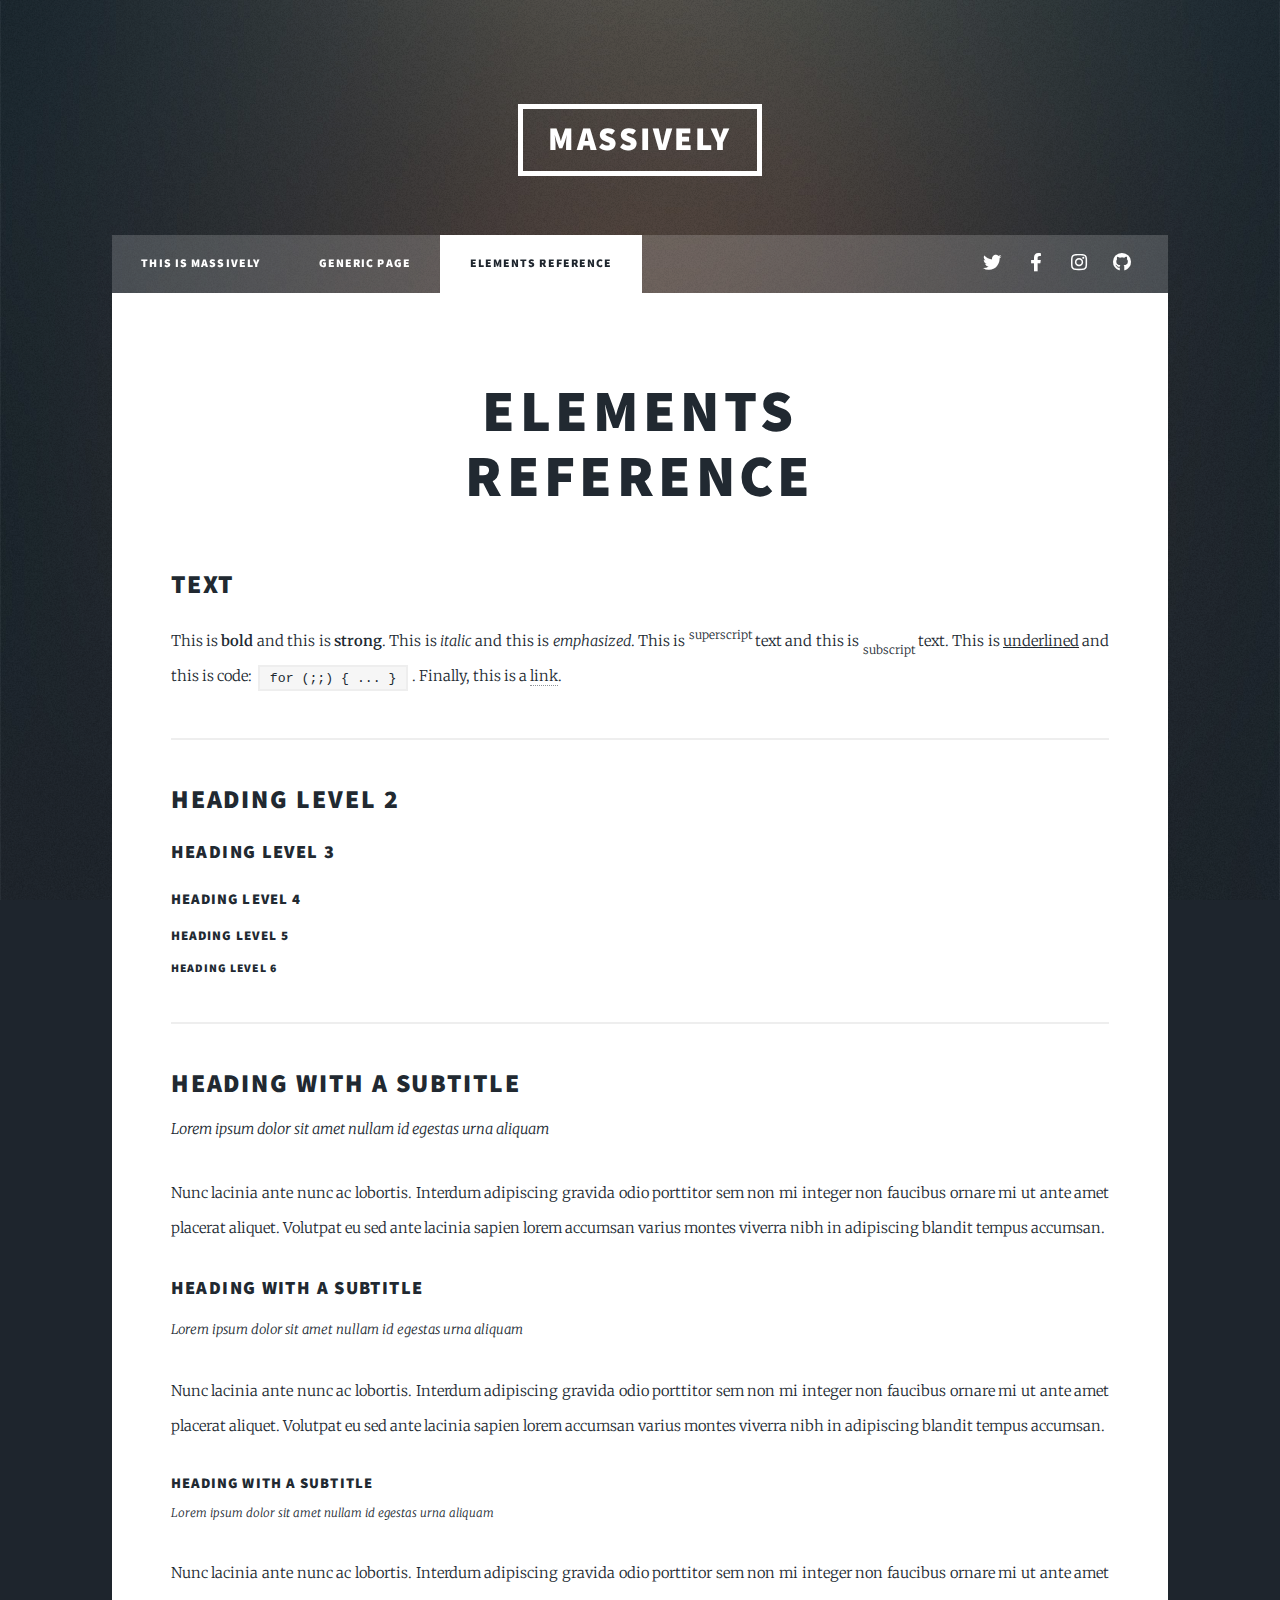
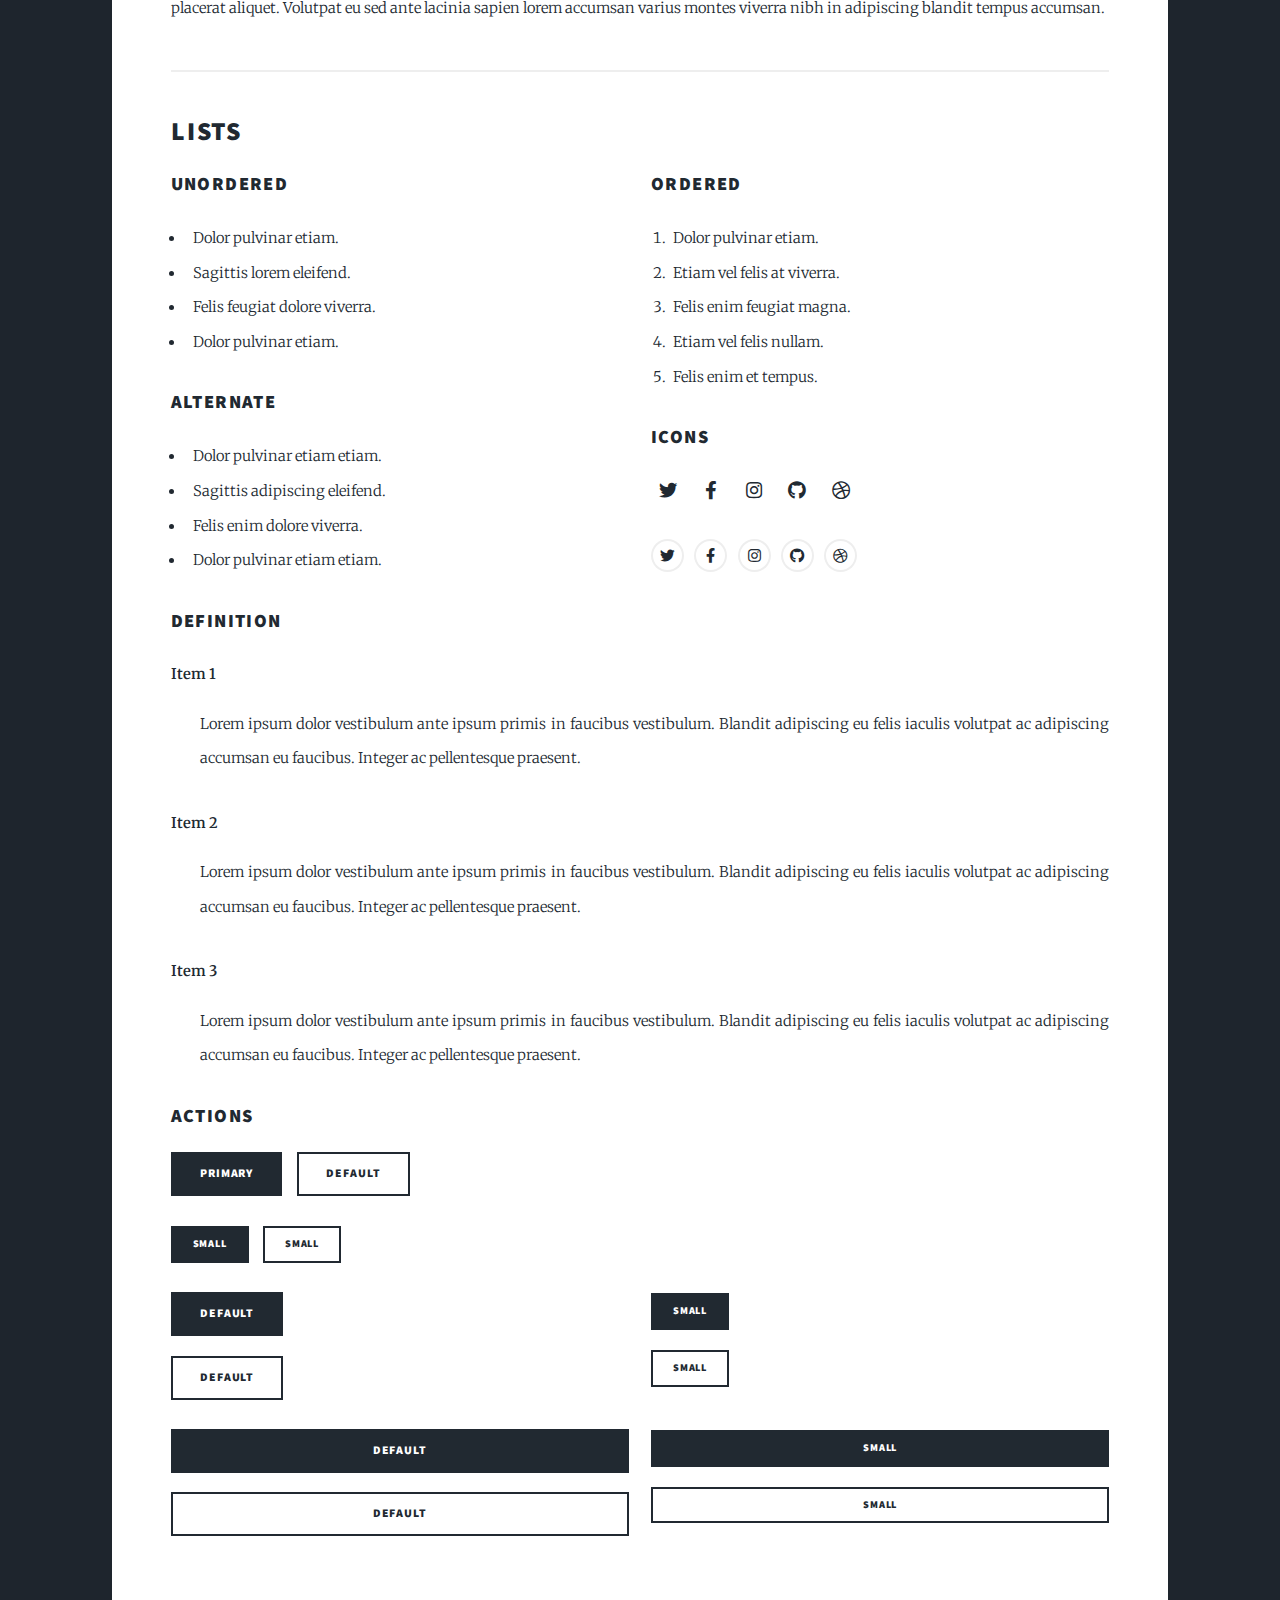
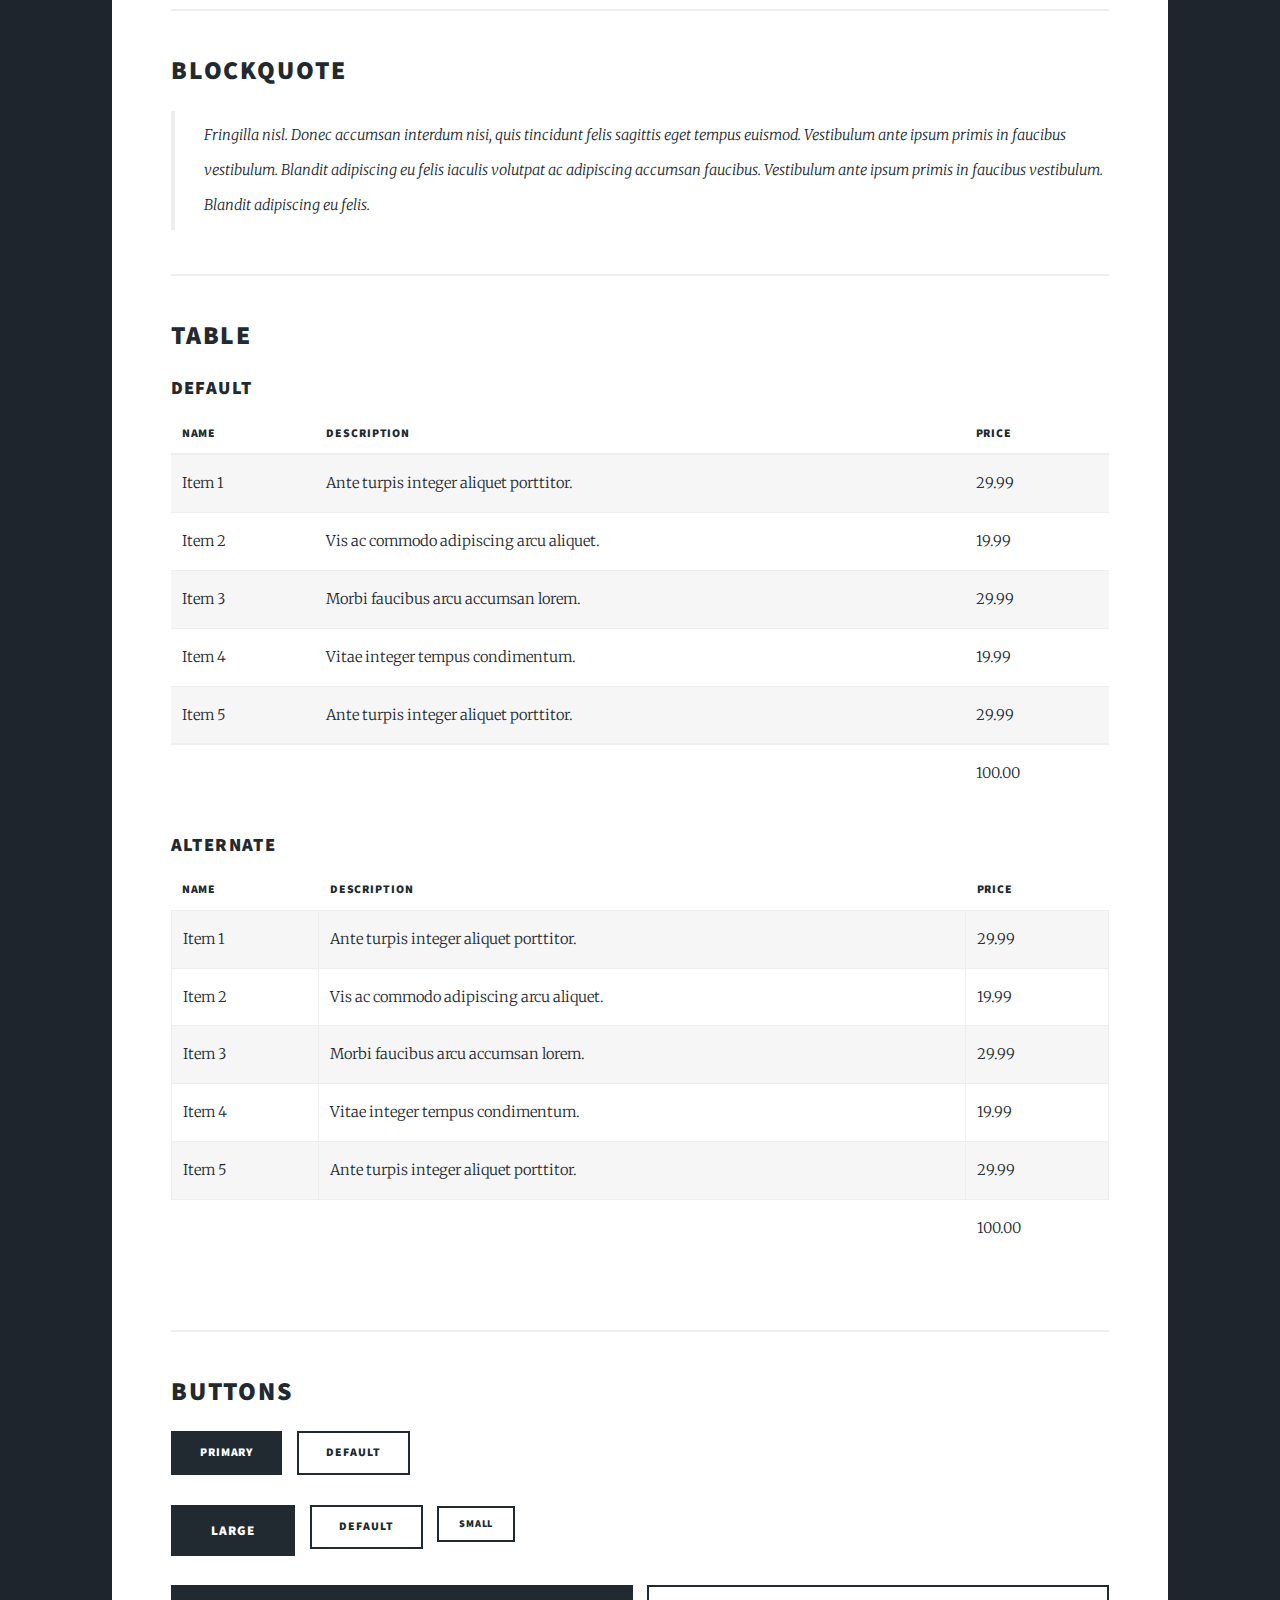
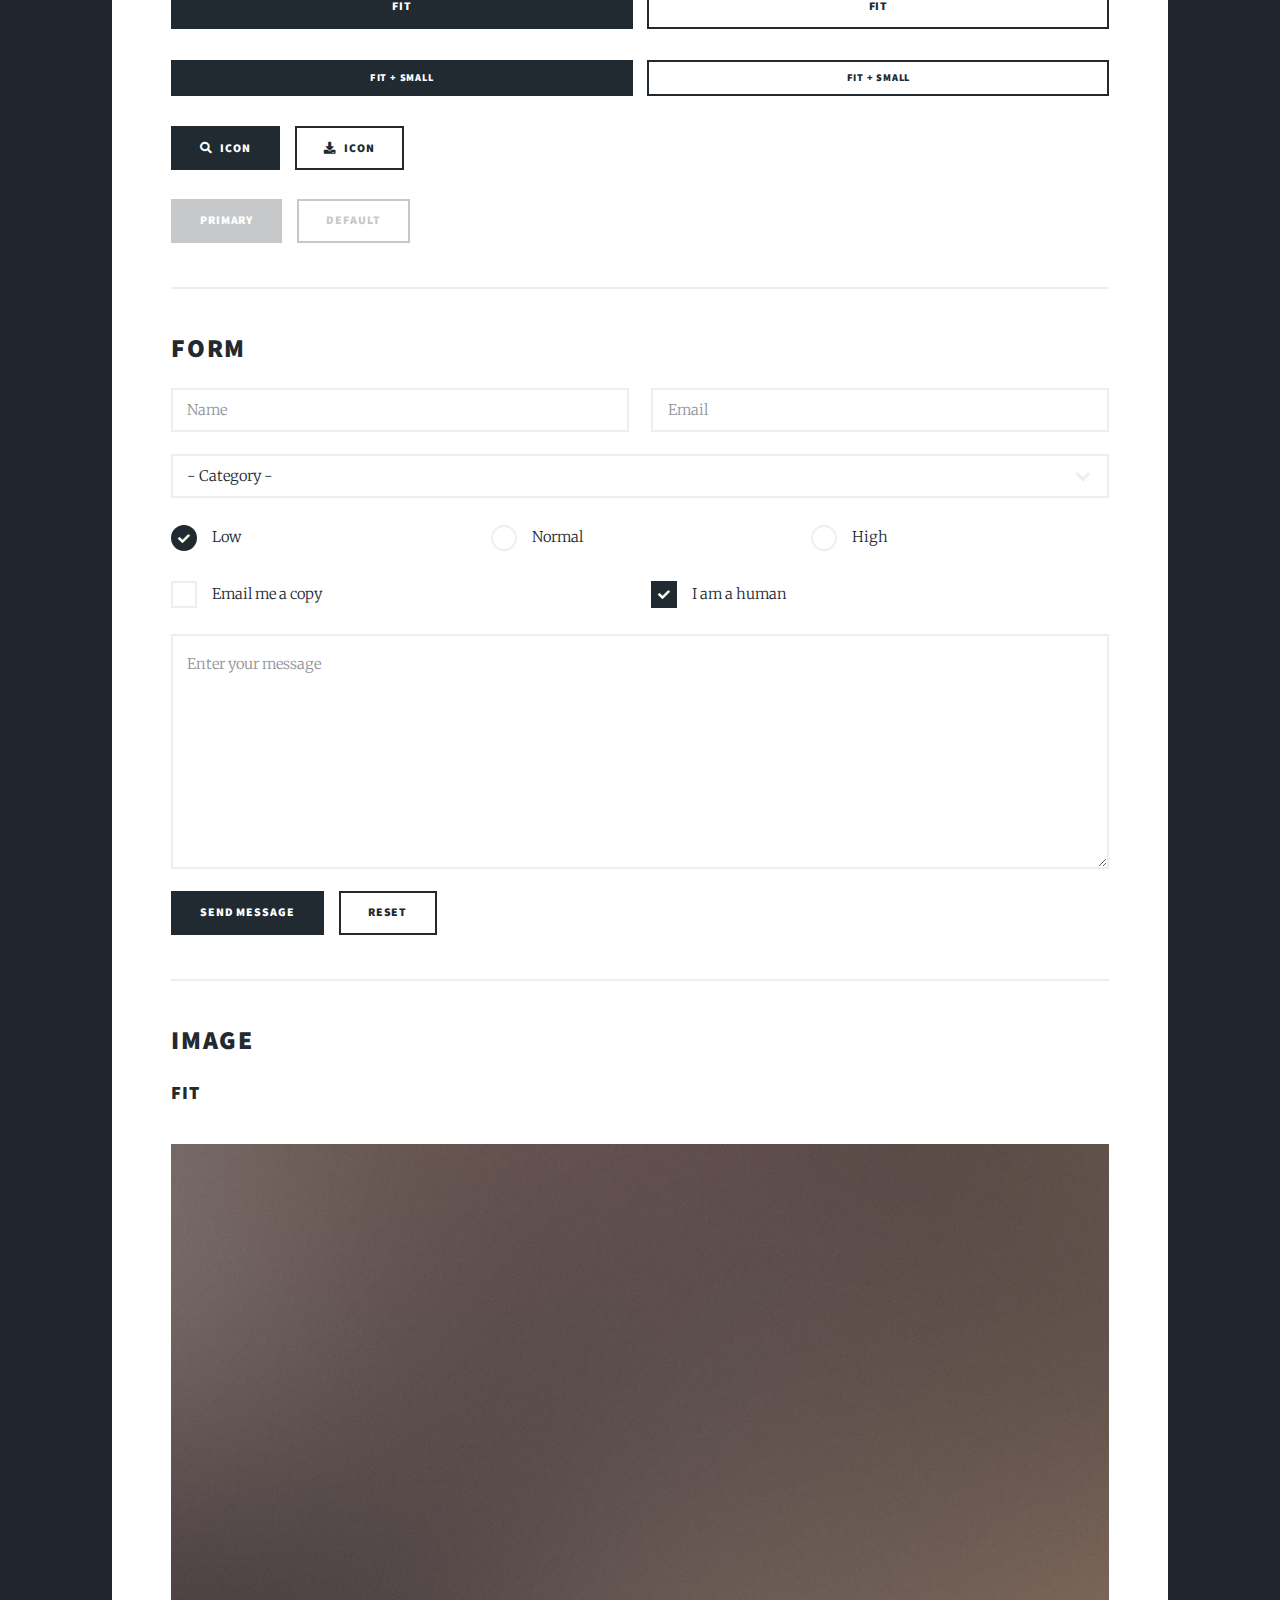
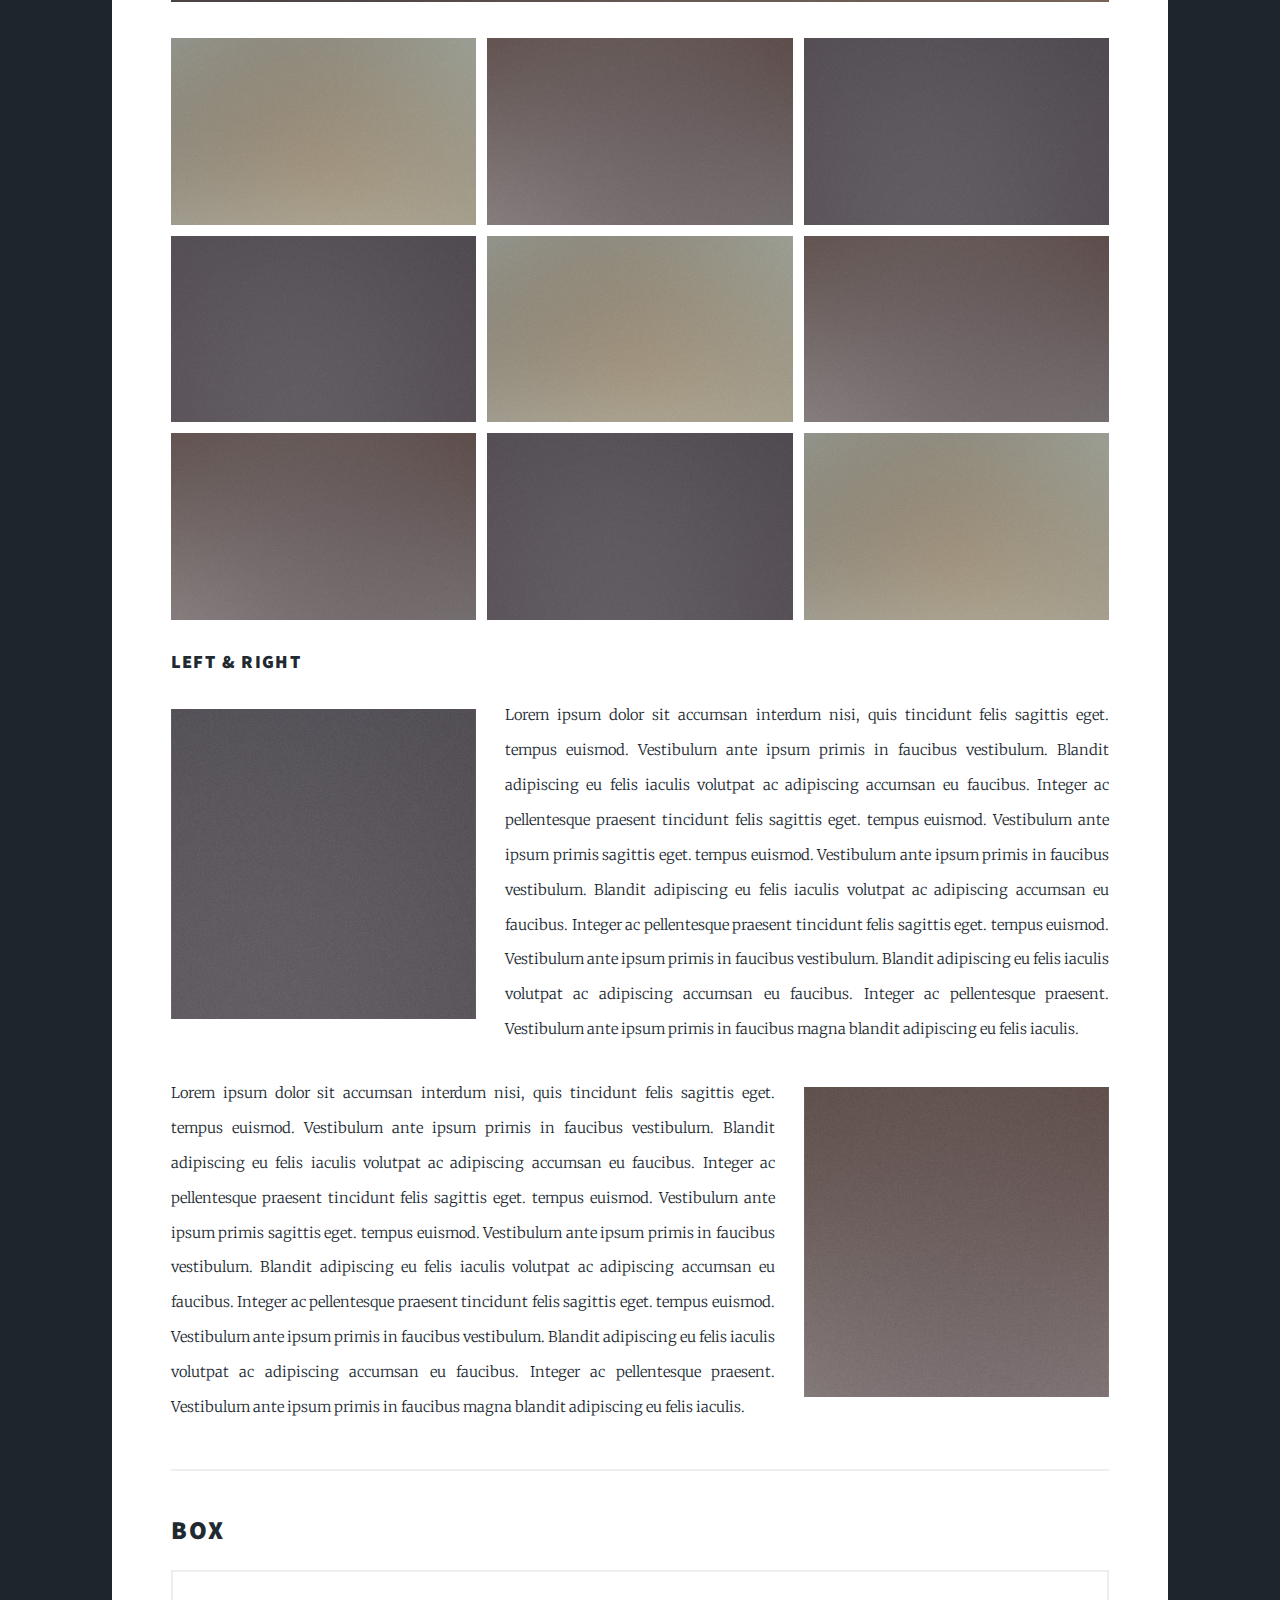
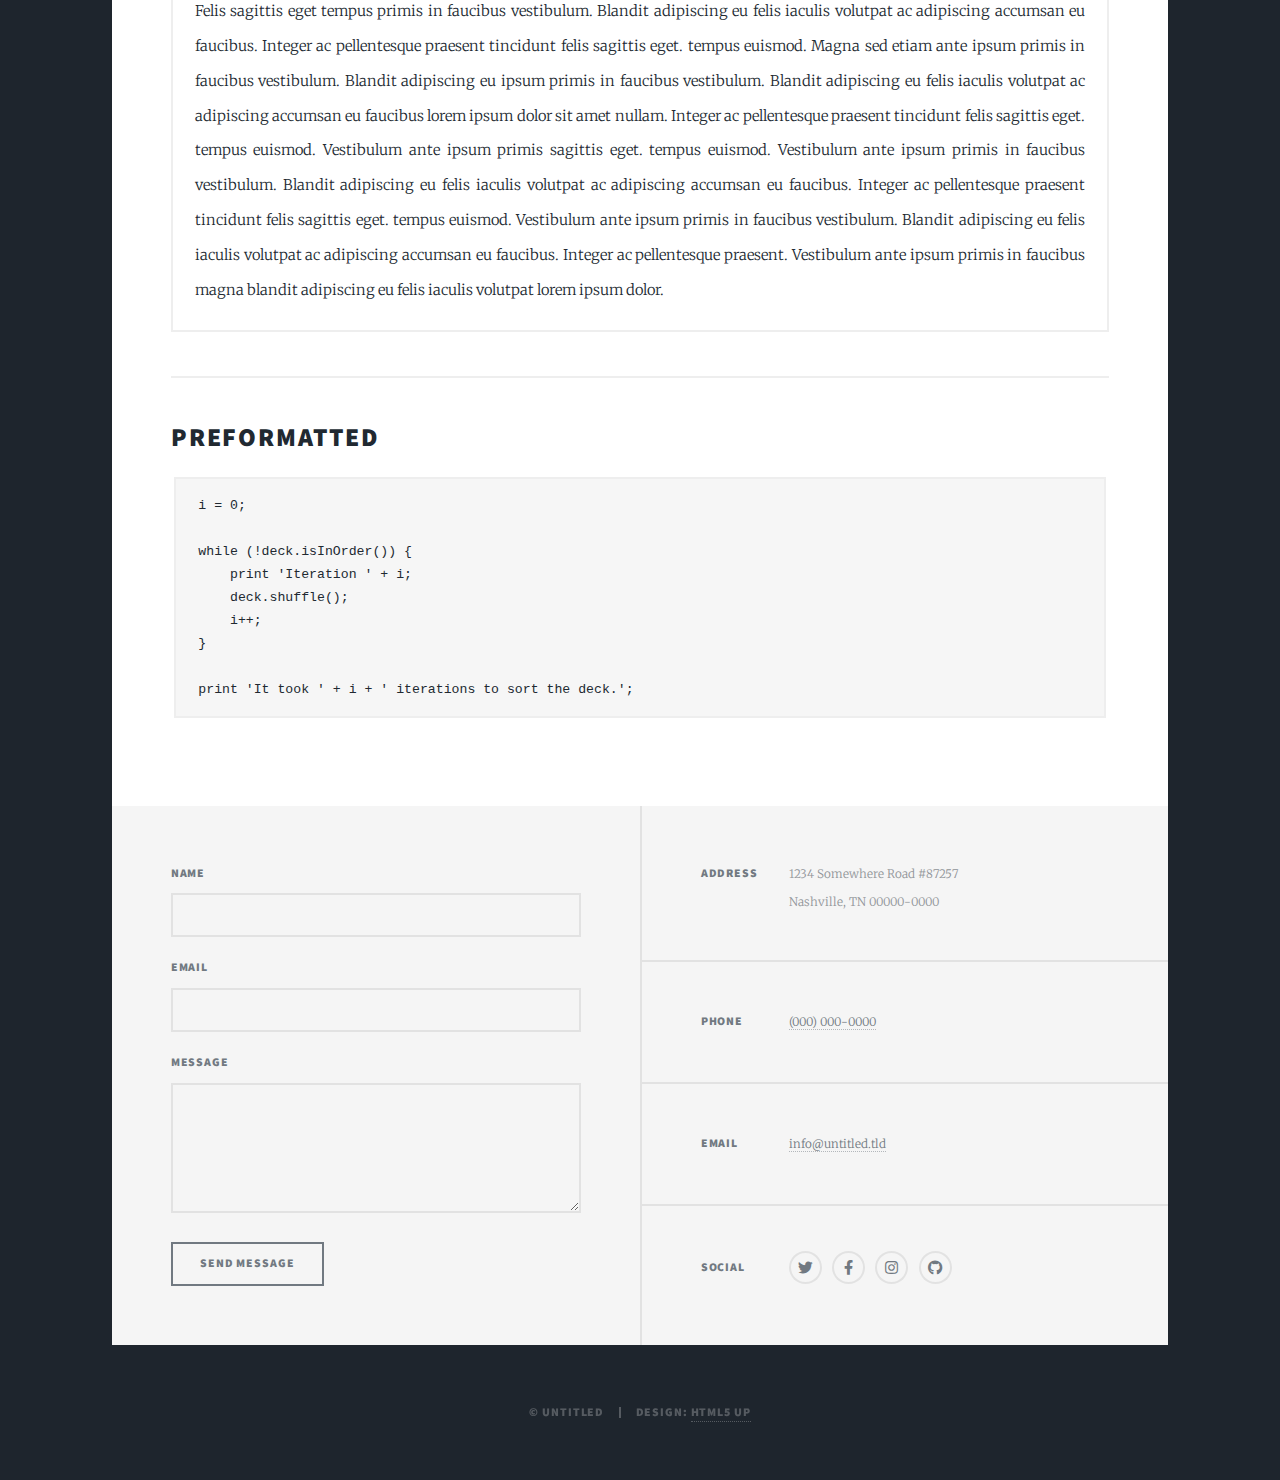
==== elements.html @ 5798ad2a "Add files via upload" ====
<!DOCTYPE HTML>
<!--
	Massively by HTML5 UP
	html5up.net | @ajlkn
	Free for personal and commercial use under the CCA 3.0 license (html5up.net/license)
-->
<html>
	<head>
		<title>Elements Reference - Massively by HTML5 UP</title>
		<meta charset="utf-8" />
		<meta name="viewport" content="width=device-width, initial-scale=1, user-scalable=no" />
		<link rel="stylesheet" href="assets/css/main.css" />
		<noscript><link rel="stylesheet" href="assets/css/noscript.css" /></noscript>
	</head>
	<body class="is-preload">

		<!-- Wrapper -->
			<div id="wrapper">

				<!-- Header -->
					<header id="header">
						<a href="index.html" class="logo">Massively</a>
					</header>

				<!-- Nav -->
					<nav id="nav">
						<ul class="links">
							<li><a href="index.html">This is Massively</a></li>
							<li><a href="generic.html">Generic Page</a></li>
							<li class="active"><a href="elements.html">Elements Reference</a></li>
						</ul>
						<ul class="icons">
							<li><a href="#" class="icon brands fa-twitter"><span class="label">Twitter</span></a></li>
							<li><a href="#" class="icon brands fa-facebook-f"><span class="label">Facebook</span></a></li>
							<li><a href="#" class="icon brands fa-instagram"><span class="label">Instagram</span></a></li>
							<li><a href="#" class="icon brands fa-github"><span class="label">GitHub</span></a></li>
						</ul>
					</nav>

				<!-- Main -->
					<div id="main">

						<!-- Post -->
							<section class="post">
								<header class="major">
									<h1>Elements<br />
									Reference</h1>
								</header>

								<!-- Text stuff -->
									<h2>Text</h2>
									<p>This is <b>bold</b> and this is <strong>strong</strong>. This is <i>italic</i> and this is <em>emphasized</em>.
									This is <sup>superscript</sup> text and this is <sub>subscript</sub> text.
									This is <u>underlined</u> and this is code: <code>for (;;) { ... }</code>.
									Finally, this is a <a href="#">link</a>.</p>
									<hr />
									<h2>Heading Level 2</h2>
									<h3>Heading Level 3</h3>
									<h4>Heading Level 4</h4>
									<h5>Heading Level 5</h5>
									<h6>Heading Level 6</h6>
									<hr />
									<header>
										<h2>Heading with a Subtitle</h2>
										<p>Lorem ipsum dolor sit amet nullam id egestas urna aliquam</p>
									</header>
									<p>Nunc lacinia ante nunc ac lobortis. Interdum adipiscing gravida odio porttitor sem non mi integer non faucibus ornare mi ut ante amet placerat aliquet. Volutpat eu sed ante lacinia sapien lorem accumsan varius montes viverra nibh in adipiscing blandit tempus accumsan.</p>
									<header>
										<h3>Heading with a Subtitle</h3>
										<p>Lorem ipsum dolor sit amet nullam id egestas urna aliquam</p>
									</header>
									<p>Nunc lacinia ante nunc ac lobortis. Interdum adipiscing gravida odio porttitor sem non mi integer non faucibus ornare mi ut ante amet placerat aliquet. Volutpat eu sed ante lacinia sapien lorem accumsan varius montes viverra nibh in adipiscing blandit tempus accumsan.</p>
									<header>
										<h4>Heading with a Subtitle</h4>
										<p>Lorem ipsum dolor sit amet nullam id egestas urna aliquam</p>
									</header>
									<p>Nunc lacinia ante nunc ac lobortis. Interdum adipiscing gravida odio porttitor sem non mi integer non faucibus ornare mi ut ante amet placerat aliquet. Volutpat eu sed ante lacinia sapien lorem accumsan varius montes viverra nibh in adipiscing blandit tempus accumsan.</p>

									<hr />

								<!-- Lists -->
									<h2>Lists</h2>
									<div class="row">
										<div class="col-6 col-12-small">

											<h3>Unordered</h3>
											<ul>
												<li>Dolor pulvinar etiam.</li>
												<li>Sagittis lorem eleifend.</li>
												<li>Felis feugiat dolore viverra.</li>
												<li>Dolor pulvinar etiam.</li>
											</ul>

											<h3>Alternate</h3>
											<ul class="alt">
												<li>Dolor pulvinar etiam etiam.</li>
												<li>Sagittis adipiscing eleifend.</li>
												<li>Felis enim dolore viverra.</li>
												<li>Dolor pulvinar etiam etiam.</li>
											</ul>

										</div>
										<div class="col-6 col-12-small">

											<h3>Ordered</h3>
											<ol>
												<li>Dolor pulvinar etiam.</li>
												<li>Etiam vel felis at viverra.</li>
												<li>Felis enim feugiat magna.</li>
												<li>Etiam vel felis nullam.</li>
												<li>Felis enim et tempus.</li>
											</ol>

											<h3>Icons</h3>
											<ul class="icons">
												<li><a href="#" class="icon brands fa-twitter"><span class="label">Twitter</span></a></li>
												<li><a href="#" class="icon brands fa-facebook-f"><span class="label">Facebook</span></a></li>
												<li><a href="#" class="icon brands fa-instagram"><span class="label">Instagram</span></a></li>
												<li><a href="#" class="icon brands fa-github"><span class="label">Github</span></a></li>
												<li><a href="#" class="icon brands fa-dribbble"><span class="label">Dribbble</span></a></li>
											</ul>
											<ul class="icons alt">
												<li><a href="#" class="icon brands alt fa-twitter"><span class="label">Twitter</span></a></li>
												<li><a href="#" class="icon brands alt fa-facebook-f"><span class="label">Facebook</span></a></li>
												<li><a href="#" class="icon brands alt fa-instagram"><span class="label">Instagram</span></a></li>
												<li><a href="#" class="icon brands alt fa-github"><span class="label">Github</span></a></li>
												<li><a href="#" class="icon brands alt fa-dribbble"><span class="label">Dribbble</span></a></li>
											</ul>

										</div>
									</div>
									<h3>Definition</h3>
									<dl>
										<dt>Item 1</dt>
										<dd>
											<p>Lorem ipsum dolor vestibulum ante ipsum primis in faucibus vestibulum. Blandit adipiscing eu felis iaculis volutpat ac adipiscing accumsan eu faucibus. Integer ac pellentesque praesent.</p>
										</dd>
										<dt>Item 2</dt>
										<dd>
											<p>Lorem ipsum dolor vestibulum ante ipsum primis in faucibus vestibulum. Blandit adipiscing eu felis iaculis volutpat ac adipiscing accumsan eu faucibus. Integer ac pellentesque praesent.</p>
										</dd>
										<dt>Item 3</dt>
										<dd>
											<p>Lorem ipsum dolor vestibulum ante ipsum primis in faucibus vestibulum. Blandit adipiscing eu felis iaculis volutpat ac adipiscing accumsan eu faucibus. Integer ac pellentesque praesent.</p>
										</dd>
									</dl>

									<h3>Actions</h3>
									<ul class="actions">
										<li><a href="#" class="button primary">Primary</a></li>
										<li><a href="#" class="button">Default</a></li>
									</ul>
									<ul class="actions small">
										<li><a href="#" class="button primary small">Small</a></li>
										<li><a href="#" class="button small">Small</a></li>
									</ul>
									<div class="row">
										<div class="col-6 col-12-small">
											<ul class="actions stacked">
												<li><a href="#" class="button primary">Default</a></li>
												<li><a href="#" class="button">Default</a></li>
											</ul>
										</div>
										<div class="col-6 col-12-small">
											<ul class="actions stacked">
												<li><a href="#" class="button primary small">Small</a></li>
												<li><a href="#" class="button small">Small</a></li>
											</ul>
										</div>
									</div>
									<div class="row">
										<div class="col-6 col-12-small">
											<ul class="actions stacked">
												<li><a href="#" class="button primary fit">Default</a></li>
												<li><a href="#" class="button fit">Default</a></li>
											</ul>
										</div>
										<div class="col-6 col-12-small">
											<ul class="actions stacked">
												<li><a href="#" class="button primary small fit">Small</a></li>
												<li><a href="#" class="button small fit">Small</a></li>
											</ul>
										</div>
									</div>

									<hr />

								<!-- Blockquote -->
									<h2>Blockquote</h2>
									<blockquote>Fringilla nisl. Donec accumsan interdum nisi, quis tincidunt felis sagittis eget tempus euismod. Vestibulum ante ipsum primis in faucibus vestibulum. Blandit adipiscing eu felis iaculis volutpat ac adipiscing accumsan faucibus. Vestibulum ante ipsum primis in faucibus vestibulum. Blandit adipiscing eu felis.</blockquote>

									<hr />

								<!-- Table -->
									<h2>Table</h2>

									<h3>Default</h3>
									<div class="table-wrapper">
										<table>
											<thead>
												<tr>
													<th>Name</th>
													<th>Description</th>
													<th>Price</th>
												</tr>
											</thead>
											<tbody>
												<tr>
													<td>Item 1</td>
													<td>Ante turpis integer aliquet porttitor.</td>
													<td>29.99</td>
												</tr>
												<tr>
													<td>Item 2</td>
													<td>Vis ac commodo adipiscing arcu aliquet.</td>
													<td>19.99</td>
												</tr>
												<tr>
													<td>Item 3</td>
													<td> Morbi faucibus arcu accumsan lorem.</td>
													<td>29.99</td>
												</tr>
												<tr>
													<td>Item 4</td>
													<td>Vitae integer tempus condimentum.</td>
													<td>19.99</td>
												</tr>
												<tr>
													<td>Item 5</td>
													<td>Ante turpis integer aliquet porttitor.</td>
													<td>29.99</td>
												</tr>
											</tbody>
											<tfoot>
												<tr>
													<td colspan="2"></td>
													<td>100.00</td>
												</tr>
											</tfoot>
										</table>
									</div>

									<h3>Alternate</h3>
									<div class="table-wrapper">
										<table class="alt">
											<thead>
												<tr>
													<th>Name</th>
													<th>Description</th>
													<th>Price</th>
												</tr>
											</thead>
											<tbody>
												<tr>
													<td>Item 1</td>
													<td>Ante turpis integer aliquet porttitor.</td>
													<td>29.99</td>
												</tr>
												<tr>
													<td>Item 2</td>
													<td>Vis ac commodo adipiscing arcu aliquet.</td>
													<td>19.99</td>
												</tr>
												<tr>
													<td>Item 3</td>
													<td> Morbi faucibus arcu accumsan lorem.</td>
													<td>29.99</td>
												</tr>
												<tr>
													<td>Item 4</td>
													<td>Vitae integer tempus condimentum.</td>
													<td>19.99</td>
												</tr>
												<tr>
													<td>Item 5</td>
													<td>Ante turpis integer aliquet porttitor.</td>
													<td>29.99</td>
												</tr>
											</tbody>
											<tfoot>
												<tr>
													<td colspan="2"></td>
													<td>100.00</td>
												</tr>
											</tfoot>
										</table>
									</div>

									<hr />

								<!-- Buttons -->
									<h2>Buttons</h2>
									<ul class="actions">
										<li><a href="#" class="button primary">Primary</a></li>
										<li><a href="#" class="button">Default</a></li>
									</ul>
									<ul class="actions">
										<li><a href="#" class="button primary large">Large</a></li>
										<li><a href="#" class="button">Default</a></li>
										<li><a href="#" class="button small">Small</a></li>
									</ul>
									<ul class="actions fit">
										<li><a href="#" class="button primary fit">Fit</a></li>
										<li><a href="#" class="button fit">Fit</a></li>
									</ul>
									<ul class="actions fit small">
										<li><a href="#" class="button primary fit small">Fit + Small</a></li>
										<li><a href="#" class="button fit small">Fit + Small</a></li>
									</ul>
									<ul class="actions">
										<li><a href="#" class="button primary icon solid fa-search">Icon</a></li>
										<li><a href="#" class="button icon solid fa-download">Icon</a></li>
									</ul>
									<ul class="actions">
										<li><span class="button primary disabled">Primary</span></li>
										<li><span class="button disabled">Default</span></li>
									</ul>

									<hr />

								<!-- Form -->
									<h2>Form</h2>

									<form method="post" action="#">
										<div class="row gtr-uniform">
											<div class="col-6 col-12-xsmall">
												<input type="text" name="demo-name" id="demo-name" value="" placeholder="Name" />
											</div>
											<div class="col-6 col-12-xsmall">
												<input type="email" name="demo-email" id="demo-email" value="" placeholder="Email" />
											</div>
											<!-- Break -->
											<div class="col-12">
												<select name="demo-category" id="demo-category">
													<option value="">- Category -</option>
													<option value="1">Manufacturing</option>
													<option value="1">Shipping</option>
													<option value="1">Administration</option>
													<option value="1">Human Resources</option>
												</select>
											</div>
											<!-- Break -->
											<div class="col-4 col-12-small">
												<input type="radio" id="demo-priority-low" name="demo-priority" checked>
												<label for="demo-priority-low">Low</label>
											</div>
											<div class="col-4 col-12-small">
												<input type="radio" id="demo-priority-normal" name="demo-priority">
												<label for="demo-priority-normal">Normal</label>
											</div>
											<div class="col-4 col-12-small">
												<input type="radio" id="demo-priority-high" name="demo-priority">
												<label for="demo-priority-high">High</label>
											</div>
											<!-- Break -->
											<div class="col-6 col-12-small">
												<input type="checkbox" id="demo-copy" name="demo-copy">
												<label for="demo-copy">Email me a copy</label>
											</div>
											<div class="col-6 col-12-small">
												<input type="checkbox" id="demo-human" name="demo-human" checked>
												<label for="demo-human">I am a human</label>
											</div>
											<!-- Break -->
											<div class="col-12">
												<textarea name="demo-message" id="demo-message" placeholder="Enter your message" rows="6"></textarea>
											</div>
											<!-- Break -->
											<div class="col-12">
												<ul class="actions">
													<li><input type="submit" value="Send Message" class="primary" /></li>
													<li><input type="reset" value="Reset" /></li>
												</ul>
											</div>
										</div>
									</form>

									<hr />

								<!-- Image -->
									<h2>Image</h2>

									<h3>Fit</h3>
									<span class="image fit"><img src="images/pic01.jpg" alt="" /></span>
									<div class="box alt">
										<div class="row gtr-50 gtr-uniform">
											<div class="col-4"><span class="image fit"><img src="images/pic02.jpg" alt="" /></span></div>
											<div class="col-4"><span class="image fit"><img src="images/pic03.jpg" alt="" /></span></div>
											<div class="col-4"><span class="image fit"><img src="images/pic04.jpg" alt="" /></span></div>
											<!-- Break -->
											<div class="col-4"><span class="image fit"><img src="images/pic04.jpg" alt="" /></span></div>
											<div class="col-4"><span class="image fit"><img src="images/pic02.jpg" alt="" /></span></div>
											<div class="col-4"><span class="image fit"><img src="images/pic03.jpg" alt="" /></span></div>
											<!-- Break -->
											<div class="col-4"><span class="image fit"><img src="images/pic03.jpg" alt="" /></span></div>
											<div class="col-4"><span class="image fit"><img src="images/pic04.jpg" alt="" /></span></div>
											<div class="col-4"><span class="image fit"><img src="images/pic02.jpg" alt="" /></span></div>
										</div>
									</div>

									<h3>Left &amp; Right</h3>
									<p><span class="image left"><img src="images/pic08.jpg" alt="" /></span>Lorem ipsum dolor sit accumsan interdum nisi, quis tincidunt felis sagittis eget. tempus euismod. Vestibulum ante ipsum primis in faucibus vestibulum. Blandit adipiscing eu felis iaculis volutpat ac adipiscing accumsan eu faucibus. Integer ac pellentesque praesent tincidunt felis sagittis eget. tempus euismod. Vestibulum ante ipsum primis sagittis eget. tempus euismod. Vestibulum ante ipsum primis in faucibus vestibulum. Blandit adipiscing eu felis iaculis volutpat ac adipiscing accumsan eu faucibus. Integer ac pellentesque praesent tincidunt felis sagittis eget. tempus euismod. Vestibulum ante ipsum primis in faucibus vestibulum. Blandit adipiscing eu felis iaculis volutpat ac adipiscing accumsan eu faucibus. Integer ac pellentesque praesent. Vestibulum ante ipsum primis in faucibus magna blandit adipiscing eu felis iaculis.</p>
									<p><span class="image right"><img src="images/pic09.jpg" alt="" /></span>Lorem ipsum dolor sit accumsan interdum nisi, quis tincidunt felis sagittis eget. tempus euismod. Vestibulum ante ipsum primis in faucibus vestibulum. Blandit adipiscing eu felis iaculis volutpat ac adipiscing accumsan eu faucibus. Integer ac pellentesque praesent tincidunt felis sagittis eget. tempus euismod. Vestibulum ante ipsum primis sagittis eget. tempus euismod. Vestibulum ante ipsum primis in faucibus vestibulum. Blandit adipiscing eu felis iaculis volutpat ac adipiscing accumsan eu faucibus. Integer ac pellentesque praesent tincidunt felis sagittis eget. tempus euismod. Vestibulum ante ipsum primis in faucibus vestibulum. Blandit adipiscing eu felis iaculis volutpat ac adipiscing accumsan eu faucibus. Integer ac pellentesque praesent. Vestibulum ante ipsum primis in faucibus magna blandit adipiscing eu felis iaculis.</p>

									<hr />

								<!-- Box -->
									<h2>Box</h2>
									<div class="box">
										<p>Felis sagittis eget tempus primis in faucibus vestibulum. Blandit adipiscing eu felis iaculis volutpat ac adipiscing accumsan eu faucibus. Integer ac pellentesque praesent tincidunt felis sagittis eget. tempus euismod. Magna sed etiam ante ipsum primis in faucibus vestibulum. Blandit adipiscing eu ipsum primis in faucibus vestibulum. Blandit adipiscing eu felis iaculis volutpat ac adipiscing accumsan eu faucibus lorem ipsum dolor sit amet nullam. Integer ac pellentesque praesent tincidunt felis sagittis eget. tempus euismod. Vestibulum ante ipsum primis sagittis eget. tempus euismod. Vestibulum ante ipsum primis in faucibus vestibulum. Blandit adipiscing eu felis iaculis volutpat ac adipiscing accumsan eu faucibus. Integer ac pellentesque praesent tincidunt felis sagittis eget. tempus euismod. Vestibulum ante ipsum primis in faucibus vestibulum. Blandit adipiscing eu felis iaculis volutpat ac adipiscing accumsan eu faucibus. Integer ac pellentesque praesent. Vestibulum ante ipsum primis in faucibus magna blandit adipiscing eu felis iaculis volutpat lorem ipsum dolor.</p>
									</div>

									<hr />

								<!-- Preformatted Code -->
									<h2>Preformatted</h2>
									<pre><code>i = 0;

while (!deck.isInOrder()) {
    print 'Iteration ' + i;
    deck.shuffle();
    i++;
}

print 'It took ' + i + ' iterations to sort the deck.';
</code></pre>

							</section>

					</div>

				<!-- Footer -->
					<footer id="footer">
						<section>
							<form method="post" action="#">
								<div class="fields">
									<div class="field">
										<label for="name">Name</label>
										<input type="text" name="name" id="name" />
									</div>
									<div class="field">
										<label for="email">Email</label>
										<input type="text" name="email" id="email" />
									</div>
									<div class="field">
										<label for="message">Message</label>
										<textarea name="message" id="message" rows="3"></textarea>
									</div>
								</div>
								<ul class="actions">
									<li><input type="submit" value="Send Message" /></li>
								</ul>
							</form>
						</section>
						<section class="split contact">
							<section class="alt">
								<h3>Address</h3>
								<p>1234 Somewhere Road #87257<br />
								Nashville, TN 00000-0000</p>
							</section>
							<section>
								<h3>Phone</h3>
								<p><a href="#">(000) 000-0000</a></p>
							</section>
							<section>
								<h3>Email</h3>
								<p><a href="#">info@untitled.tld</a></p>
							</section>
							<section>
								<h3>Social</h3>
								<ul class="icons alt">
									<li><a href="#" class="icon brands alt fa-twitter"><span class="label">Twitter</span></a></li>
									<li><a href="#" class="icon brands alt fa-facebook-f"><span class="label">Facebook</span></a></li>
									<li><a href="#" class="icon brands alt fa-instagram"><span class="label">Instagram</span></a></li>
									<li><a href="#" class="icon brands alt fa-github"><span class="label">GitHub</span></a></li>
								</ul>
							</section>
						</section>
					</footer>

				<!-- Copyright -->
					<div id="copyright">
						<ul><li>&copy; Untitled</li><li>Design: <a href="https://html5up.net">HTML5 UP</a></li></ul>
					</div>

			</div>

		<!-- Scripts -->
			<script src="assets/js/jquery.min.js"></script>
			<script src="assets/js/jquery.scrollex.min.js"></script>
			<script src="assets/js/jquery.scrolly.min.js"></script>
			<script src="assets/js/browser.min.js"></script>
			<script src="assets/js/breakpoints.min.js"></script>
			<script src="assets/js/util.js"></script>
			<script src="assets/js/main.js"></script>

	</body>
</html>
---- assets/css/main.css ----
@import url(fontawesome-all.min.css);
@import url("https://fonts.googleapis.com/css?family=Merriweather:300,700,300italic,700italic|Source+Sans+Pro:900");

/*
	Massively by HTML5 UP
	html5up.net | @ajlkn
	Free for personal and commercial use under the CCA 3.0 license (html5up.net/license)
*/

html, body, div, span, applet, object,
iframe, h1, h2, h3, h4, h5, h6, p, blockquote,
pre, a, abbr, acronym, address, big, cite,
code, del, dfn, em, img, ins, kbd, q, s, samp,
small, strike, strong, sub, sup, tt, var, b,
u, i, center, dl, dt, dd, ol, ul, li, fieldset,
form, label, legend, table, caption, tbody,
tfoot, thead, tr, th, td, article, aside,
canvas, details, embed, figure, figcaption,
footer, header, hgroup, menu, nav, output, ruby,
section, summary, time, mark, audio, video {
	margin: 0;
	padding: 0;
	border: 0;
	font-size: 100%;
	font: inherit;
	vertical-align: baseline;}

article, aside, details, figcaption, figure,
footer, header, hgroup, menu, nav, section {
	display: block;}

body {
	line-height: 1;
}

ol, ul {
	list-style: none;
}

blockquote, q {
	quotes: none;
}

	blockquote:before, blockquote:after, q:before, q:after {
		content: '';
		content: none;
	}

table {
	border-collapse: collapse;
	border-spacing: 0;
}

body {
	-webkit-text-size-adjust: none;
}

mark {
	background-color: transparent;
	color: inherit;
}

input::-moz-focus-inner {
	border: 0;
	padding: 0;
}

input, select, textarea {
	-moz-appearance: none;
	-webkit-appearance: none;
	-ms-appearance: none;
	appearance: none;
}

/* Basic */

	@-ms-viewport {
		width: device-width;
	}

	body {
		-ms-overflow-style: scrollbar;
	}

	@media screen and (max-width: 480px) {

		html, body {
			min-width: 320px;
		}

	}

	html {
		box-sizing: border-box;
	}

	*, *:before, *:after {
		box-sizing: inherit;
	}

	body {
		background-color: #1e252d;
	}

		body.is-preload *, body.is-preload *:before, body.is-preload *:after {
			-moz-animation: none !important;
			-webkit-animation: none !important;
			-ms-animation: none !important;
			animation: none !important;
			-moz-transition: none !important;
			-webkit-transition: none !important;
			-ms-transition: none !important;
			transition: none !important;
		}

/* Type */

	html {
		font-size: 16pt;
	}

		@media screen and (max-width: 1680px) {

			html {
				font-size: 12pt;
			}

		}

		@media screen and (max-width: 1280px) {

			html {
				font-size: 11pt;
			}

		}

		@media screen and (max-width: 360px) {

			html {
				font-size: 10pt;
			}

		}

	body {
		color: #212931;
	}

	body, input, select, textarea {
		font-family: "Merriweather", Georgia, serif;
		font-weight: 300;
		font-size: 1rem;
		line-height: 2.375;
	}

	a {
		-moz-transition: color 0.2s ease-in-out, background-color 0.2s ease-in-out, border-color 0.2s ease-in-out, box-shadow 0.2s ease-in-out;
		-webkit-transition: color 0.2s ease-in-out, background-color 0.2s ease-in-out, border-color 0.2s ease-in-out, box-shadow 0.2s ease-in-out;
		-ms-transition: color 0.2s ease-in-out, background-color 0.2s ease-in-out, border-color 0.2s ease-in-out, box-shadow 0.2s ease-in-out;
		transition: color 0.2s ease-in-out, background-color 0.2s ease-in-out, border-color 0.2s ease-in-out, box-shadow 0.2s ease-in-out;
		border-bottom: dotted 1px;
		text-decoration: none;
	}

		a:hover {
			border-bottom-color: transparent;
		}

	strong, b {
		font-weight: 600;
	}

	em, i {
		font-style: italic;
	}

	p {
		text-align: justify;
		margin: 0 0 2rem 0;
	}

	h1, h2, h3, h4, h5, h6 {
		font-family: "Source Sans Pro", Helvetica, sans-serif;
		font-weight: 900;
		line-height: 1.5;
		letter-spacing: 0.075em;
		text-transform: uppercase;
		margin: 0 0 1rem 0;
	}

		h1 a, h2 a, h3 a, h4 a, h5 a, h6 a {
			border-bottom: 0;
			color: inherit;
			text-decoration: none;
		}

	h1 {
		font-size: 4rem;
		line-height: 1.1;
		margin: 0 0 2rem 0;
	}

	h2 {
		font-size: 1.75rem;
		line-height: 1.3;
		margin: 0 0 1.5rem 0;
	}

	h3 {
		font-size: 1.25rem;
		margin: 0 0 1.5rem 0;
	}

	h4 {
		font-size: 1rem;
	}

	h5 {
		font-size: 0.9rem;
	}

	h6 {
		font-size: 0.8rem;
	}

	sub {
		font-size: 0.8rem;
		position: relative;
		top: 0.5rem;
	}

	sup {
		font-size: 0.8rem;
		position: relative;
		top: -0.5rem;
	}

	blockquote {
		border-left: solid 4px;
		font-style: italic;
		margin: 0 0 2rem 0;
		padding: 0.5rem 0 0.5rem 2rem;
	}

	code {
		border: solid 2px;
		font-family: "Courier New", monospace;
		font-size: 0.9rem;
		margin: 0 0.25rem;
		padding: 0.25rem 0.65rem;
	}

	pre {
		-webkit-overflow-scrolling: touch;
		font-family: "Courier New", monospace;
		font-size: 0.9rem;
		margin: 0 0 2rem 0;
	}

		pre code {
			display: block;
			line-height: 1.75;
			padding: 1rem 1.5rem;
			overflow-x: auto;
		}

	hr {
		border: 0;
		border-bottom: solid 2px;
		margin: 3rem 0;
	}

		hr.major {
			margin: 5rem 0;
		}

	.align-left {
		text-align: left;
	}

	.align-center {
		text-align: center;
	}

	.align-right {
		text-align: right;
	}

	input, select, textarea {
		color: #212931;
	}

	a {
		color: #212931;
		border-bottom-color: rgba(33, 41, 49, 0.5);
	}

		a:hover {
			border-bottom-color: transparent;
			color: #18bfef !important;
		}

	strong, b {
		color: #212931;
	}

	h1, h2, h3, h4, h5, h6 {
		color: #212931;
	}

	blockquote {
		border-left-color: #eeeeee;
	}

	code {
		background: rgba(220, 220, 220, 0.25);
		border-color: #eeeeee;
	}

	hr {
		border-bottom-color: #eeeeee;
	}

/* Row */

	.row {
		display: flex;
		flex-wrap: wrap;
		box-sizing: border-box;
		align-items: stretch;
	}

		.row > * {
			box-sizing: border-box;
		}

		.row.gtr-uniform > * > :last-child {
			margin-bottom: 0;
		}

		.row.aln-left {
			justify-content: flex-start;
		}

		.row.aln-center {
			justify-content: center;
		}

		.row.aln-right {
			justify-content: flex-end;
		}

		.row.aln-top {
			align-items: flex-start;
		}

		.row.aln-middle {
			align-items: center;
		}

		.row.aln-bottom {
			align-items: flex-end;
		}

		.row > .imp {
			order: -1;
		}

		.row > .col-1 {
			width: 8.33333%;
		}

		.row > .off-1 {
			margin-left: 8.33333%;
		}

		.row > .col-2 {
			width: 16.66667%;
		}

		.row > .off-2 {
			margin-left: 16.66667%;
		}

		.row > .col-3 {
			width: 25%;
		}

		.row > .off-3 {
			margin-left: 25%;
		}

		.row > .col-4 {
			width: 33.33333%;
		}

		.row > .off-4 {
			margin-left: 33.33333%;
		}

		.row > .col-5 {
			width: 41.66667%;
		}

		.row > .off-5 {
			margin-left: 41.66667%;
		}

		.row > .col-6 {
			width: 50%;
		}

		.row > .off-6 {
			margin-left: 50%;
		}

		.row > .col-7 {
			width: 58.33333%;
		}

		.row > .off-7 {
			margin-left: 58.33333%;
		}

		.row > .col-8 {
			width: 66.66667%;
		}

		.row > .off-8 {
			margin-left: 66.66667%;
		}

		.row > .col-9 {
			width: 75%;
		}

		.row > .off-9 {
			margin-left: 75%;
		}

		.row > .col-10 {
			width: 83.33333%;
		}

		.row > .off-10 {
			margin-left: 83.33333%;
		}

		.row > .col-11 {
			width: 91.66667%;
		}

		.row > .off-11 {
			margin-left: 91.66667%;
		}

		.row > .col-12 {
			width: 100%;
		}

		.row > .off-12 {
			margin-left: 100%;
		}

		.row.gtr-0 {
			margin-top: 0;
			margin-left: 0rem;
		}

			.row.gtr-0 > * {
				padding: 0 0 0 0rem;
			}

			.row.gtr-0.gtr-uniform {
				margin-top: 0rem;
			}

				.row.gtr-0.gtr-uniform > * {
					padding-top: 0rem;
				}

		.row.gtr-25 {
			margin-top: 0;
			margin-left: -0.375rem;
		}

			.row.gtr-25 > * {
				padding: 0 0 0 0.375rem;
			}

			.row.gtr-25.gtr-uniform {
				margin-top: -0.375rem;
			}

				.row.gtr-25.gtr-uniform > * {
					padding-top: 0.375rem;
				}

		.row.gtr-50 {
			margin-top: 0;
			margin-left: -0.75rem;
		}

			.row.gtr-50 > * {
				padding: 0 0 0 0.75rem;
			}

			.row.gtr-50.gtr-uniform {
				margin-top: -0.75rem;
			}

				.row.gtr-50.gtr-uniform > * {
					padding-top: 0.75rem;
				}

		.row {
			margin-top: 0;
			margin-left: -1.5rem;
		}

			.row > * {
				padding: 0 0 0 1.5rem;
			}

			.row.gtr-uniform {
				margin-top: -1.5rem;
			}

				.row.gtr-uniform > * {
					padding-top: 1.5rem;
				}

		.row.gtr-150 {
			margin-top: 0;
			margin-left: -2.25rem;
		}

			.row.gtr-150 > * {
				padding: 0 0 0 2.25rem;
			}

			.row.gtr-150.gtr-uniform {
				margin-top: -2.25rem;
			}

				.row.gtr-150.gtr-uniform > * {
					padding-top: 2.25rem;
				}

		.row.gtr-200 {
			margin-top: 0;
			margin-left: -3rem;
		}

			.row.gtr-200 > * {
				padding: 0 0 0 3rem;
			}

			.row.gtr-200.gtr-uniform {
				margin-top: -3rem;
			}

				.row.gtr-200.gtr-uniform > * {
					padding-top: 3rem;
				}

		@media screen and (max-width: 1680px) {

			.row {
				display: flex;
				flex-wrap: wrap;
				box-sizing: border-box;
				align-items: stretch;
			}

				.row > * {
					box-sizing: border-box;
				}

				.row.gtr-uniform > * > :last-child {
					margin-bottom: 0;
				}

				.row.aln-left {
					justify-content: flex-start;
				}

				.row.aln-center {
					justify-content: center;
				}

				.row.aln-right {
					justify-content: flex-end;
				}

				.row.aln-top {
					align-items: flex-start;
				}

				.row.aln-middle {
					align-items: center;
				}

				.row.aln-bottom {
					align-items: flex-end;
				}

				.row > .imp-xlarge {
					order: -1;
				}

				.row > .col-1-xlarge {
					width: 8.33333%;
				}

				.row > .off-1-xlarge {
					margin-left: 8.33333%;
				}

				.row > .col-2-xlarge {
					width: 16.66667%;
				}

				.row > .off-2-xlarge {
					margin-left: 16.66667%;
				}

				.row > .col-3-xlarge {
					width: 25%;
				}

				.row > .off-3-xlarge {
					margin-left: 25%;
				}

				.row > .col-4-xlarge {
					width: 33.33333%;
				}

				.row > .off-4-xlarge {
					margin-left: 33.33333%;
				}

				.row > .col-5-xlarge {
					width: 41.66667%;
				}

				.row > .off-5-xlarge {
					margin-left: 41.66667%;
				}

				.row > .col-6-xlarge {
					width: 50%;
				}

				.row > .off-6-xlarge {
					margin-left: 50%;
				}

				.row > .col-7-xlarge {
					width: 58.33333%;
				}

				.row > .off-7-xlarge {
					margin-left: 58.33333%;
				}

				.row > .col-8-xlarge {
					width: 66.66667%;
				}

				.row > .off-8-xlarge {
					margin-left: 66.66667%;
				}

				.row > .col-9-xlarge {
					width: 75%;
				}

				.row > .off-9-xlarge {
					margin-left: 75%;
				}

				.row > .col-10-xlarge {
					width: 83.33333%;
				}

				.row > .off-10-xlarge {
					margin-left: 83.33333%;
				}

				.row > .col-11-xlarge {
					width: 91.66667%;
				}

				.row > .off-11-xlarge {
					margin-left: 91.66667%;
				}

				.row > .col-12-xlarge {
					width: 100%;
				}

				.row > .off-12-xlarge {
					margin-left: 100%;
				}

				.row.gtr-0 {
					margin-top: 0;
					margin-left: 0rem;
				}

					.row.gtr-0 > * {
						padding: 0 0 0 0rem;
					}

					.row.gtr-0.gtr-uniform {
						margin-top: 0rem;
					}

						.row.gtr-0.gtr-uniform > * {
							padding-top: 0rem;
						}

				.row.gtr-25 {
					margin-top: 0;
					margin-left: -0.375rem;
				}

					.row.gtr-25 > * {
						padding: 0 0 0 0.375rem;
					}

					.row.gtr-25.gtr-uniform {
						margin-top: -0.375rem;
					}

						.row.gtr-25.gtr-uniform > * {
							padding-top: 0.375rem;
						}

				.row.gtr-50 {
					margin-top: 0;
					margin-left: -0.75rem;
				}

					.row.gtr-50 > * {
						padding: 0 0 0 0.75rem;
					}

					.row.gtr-50.gtr-uniform {
						margin-top: -0.75rem;
					}

						.row.gtr-50.gtr-uniform > * {
							padding-top: 0.75rem;
						}

				.row {
					margin-top: 0;
					margin-left: -1.5rem;
				}

					.row > * {
						padding: 0 0 0 1.5rem;
					}

					.row.gtr-uniform {
						margin-top: -1.5rem;
					}

						.row.gtr-uniform > * {
							padding-top: 1.5rem;
						}

				.row.gtr-150 {
					margin-top: 0;
					margin-left: -2.25rem;
				}

					.row.gtr-150 > * {
						padding: 0 0 0 2.25rem;
					}

					.row.gtr-150.gtr-uniform {
						margin-top: -2.25rem;
					}

						.row.gtr-150.gtr-uniform > * {
							padding-top: 2.25rem;
						}

				.row.gtr-200 {
					margin-top: 0;
					margin-left: -3rem;
				}

					.row.gtr-200 > * {
						padding: 0 0 0 3rem;
					}

					.row.gtr-200.gtr-uniform {
						margin-top: -3rem;
					}

						.row.gtr-200.gtr-uniform > * {
							padding-top: 3rem;
						}

		}

		@media screen and (max-width: 1280px) {

			.row {
				display: flex;
				flex-wrap: wrap;
				box-sizing: border-box;
				align-items: stretch;
			}

				.row > * {
					box-sizing: border-box;
				}

				.row.gtr-uniform > * > :last-child {
					margin-bottom: 0;
				}

				.row.aln-left {
					justify-content: flex-start;
				}

				.row.aln-center {
					justify-content: center;
				}

				.row.aln-right {
					justify-content: flex-end;
				}

				.row.aln-top {
					align-items: flex-start;
				}

				.row.aln-middle {
					align-items: center;
				}

				.row.aln-bottom {
					align-items: flex-end;
				}

				.row > .imp-large {
					order: -1;
				}

				.row > .col-1-large {
					width: 8.33333%;
				}

				.row > .off-1-large {
					margin-left: 8.33333%;
				}

				.row > .col-2-large {
					width: 16.66667%;
				}

				.row > .off-2-large {
					margin-left: 16.66667%;
				}

				.row > .col-3-large {
					width: 25%;
				}

				.row > .off-3-large {
					margin-left: 25%;
				}

				.row > .col-4-large {
					width: 33.33333%;
				}

				.row > .off-4-large {
					margin-left: 33.33333%;
				}

				.row > .col-5-large {
					width: 41.66667%;
				}

				.row > .off-5-large {
					margin-left: 41.66667%;
				}

				.row > .col-6-large {
					width: 50%;
				}

				.row > .off-6-large {
					margin-left: 50%;
				}

				.row > .col-7-large {
					width: 58.33333%;
				}

				.row > .off-7-large {
					margin-left: 58.33333%;
				}

				.row > .col-8-large {
					width: 66.66667%;
				}

				.row > .off-8-large {
					margin-left: 66.66667%;
				}

				.row > .col-9-large {
					width: 75%;
				}

				.row > .off-9-large {
					margin-left: 75%;
				}

				.row > .col-10-large {
					width: 83.33333%;
				}

				.row > .off-10-large {
					margin-left: 83.33333%;
				}

				.row > .col-11-large {
					width: 91.66667%;
				}

				.row > .off-11-large {
					margin-left: 91.66667%;
				}

				.row > .col-12-large {
					width: 100%;
				}

				.row > .off-12-large {
					margin-left: 100%;
				}

				.row.gtr-0 {
					margin-top: 0;
					margin-left: 0rem;
				}

					.row.gtr-0 > * {
						padding: 0 0 0 0rem;
					}

					.row.gtr-0.gtr-uniform {
						margin-top: 0rem;
					}

						.row.gtr-0.gtr-uniform > * {
							padding-top: 0rem;
						}

				.row.gtr-25 {
					margin-top: 0;
					margin-left: -0.375rem;
				}

					.row.gtr-25 > * {
						padding: 0 0 0 0.375rem;
					}

					.row.gtr-25.gtr-uniform {
						margin-top: -0.375rem;
					}

						.row.gtr-25.gtr-uniform > * {
							padding-top: 0.375rem;
						}

				.row.gtr-50 {
					margin-top: 0;
					margin-left: -0.75rem;
				}

					.row.gtr-50 > * {
						padding: 0 0 0 0.75rem;
					}

					.row.gtr-50.gtr-uniform {
						margin-top: -0.75rem;
					}

						.row.gtr-50.gtr-uniform > * {
							padding-top: 0.75rem;
						}

				.row {
					margin-top: 0;
					margin-left: -1.5rem;
				}

					.row > * {
						padding: 0 0 0 1.5rem;
					}

					.row.gtr-uniform {
						margin-top: -1.5rem;
					}

						.row.gtr-uniform > * {
							padding-top: 1.5rem;
						}

				.row.gtr-150 {
					margin-top: 0;
					margin-left: -2.25rem;
				}

					.row.gtr-150 > * {
						padding: 0 0 0 2.25rem;
					}

					.row.gtr-150.gtr-uniform {
						margin-top: -2.25rem;
					}

						.row.gtr-150.gtr-uniform > * {
							padding-top: 2.25rem;
						}

				.row.gtr-200 {
					margin-top: 0;
					margin-left: -3rem;
				}

					.row.gtr-200 > * {
						padding: 0 0 0 3rem;
					}

					.row.gtr-200.gtr-uniform {
						margin-top: -3rem;
					}

						.row.gtr-200.gtr-uniform > * {
							padding-top: 3rem;
						}

		}

		@media screen and (max-width: 980px) {

			.row {
				display: flex;
				flex-wrap: wrap;
				box-sizing: border-box;
				align-items: stretch;
			}

				.row > * {
					box-sizing: border-box;
				}

				.row.gtr-uniform > * > :last-child {
					margin-bottom: 0;
				}

				.row.aln-left {
					justify-content: flex-start;
				}

				.row.aln-center {
					justify-content: center;
				}

				.row.aln-right {
					justify-content: flex-end;
				}

				.row.aln-top {
					align-items: flex-start;
				}

				.row.aln-middle {
					align-items: center;
				}

				.row.aln-bottom {
					align-items: flex-end;
				}

				.row > .imp-medium {
					order: -1;
				}

				.row > .col-1-medium {
					width: 8.33333%;
				}

				.row > .off-1-medium {
					margin-left: 8.33333%;
				}

				.row > .col-2-medium {
					width: 16.66667%;
				}

				.row > .off-2-medium {
					margin-left: 16.66667%;
				}

				.row > .col-3-medium {
					width: 25%;
				}

				.row > .off-3-medium {
					margin-left: 25%;
				}

				.row > .col-4-medium {
					width: 33.33333%;
				}

				.row > .off-4-medium {
					margin-left: 33.33333%;
				}

				.row > .col-5-medium {
					width: 41.66667%;
				}

				.row > .off-5-medium {
					margin-left: 41.66667%;
				}

				.row > .col-6-medium {
					width: 50%;
				}

				.row > .off-6-medium {
					margin-left: 50%;
				}

				.row > .col-7-medium {
					width: 58.33333%;
				}

				.row > .off-7-medium {
					margin-left: 58.33333%;
				}

				.row > .col-8-medium {
					width: 66.66667%;
				}

				.row > .off-8-medium {
					margin-left: 66.66667%;
				}

				.row > .col-9-medium {
					width: 75%;
				}

				.row > .off-9-medium {
					margin-left: 75%;
				}

				.row > .col-10-medium {
					width: 83.33333%;
				}

				.row > .off-10-medium {
					margin-left: 83.33333%;
				}

				.row > .col-11-medium {
					width: 91.66667%;
				}

				.row > .off-11-medium {
					margin-left: 91.66667%;
				}

				.row > .col-12-medium {
					width: 100%;
				}

				.row > .off-12-medium {
					margin-left: 100%;
				}

				.row.gtr-0 {
					margin-top: 0;
					margin-left: 0rem;
				}

					.row.gtr-0 > * {
						padding: 0 0 0 0rem;
					}

					.row.gtr-0.gtr-uniform {
						margin-top: 0rem;
					}

						.row.gtr-0.gtr-uniform > * {
							padding-top: 0rem;
						}

				.row.gtr-25 {
					margin-top: 0;
					margin-left: -0.375rem;
				}

					.row.gtr-25 > * {
						padding: 0 0 0 0.375rem;
					}

					.row.gtr-25.gtr-uniform {
						margin-top: -0.375rem;
					}

						.row.gtr-25.gtr-uniform > * {
							padding-top: 0.375rem;
						}

				.row.gtr-50 {
					margin-top: 0;
					margin-left: -0.75rem;
				}

					.row.gtr-50 > * {
						padding: 0 0 0 0.75rem;
					}

					.row.gtr-50.gtr-uniform {
						margin-top: -0.75rem;
					}

						.row.gtr-50.gtr-uniform > * {
							padding-top: 0.75rem;
						}

				.row {
					margin-top: 0;
					margin-left: -1.5rem;
				}

					.row > * {
						padding: 0 0 0 1.5rem;
					}

					.row.gtr-uniform {
						margin-top: -1.5rem;
					}

						.row.gtr-uniform > * {
							padding-top: 1.5rem;
						}

				.row.gtr-150 {
					margin-top: 0;
					margin-left: -2.25rem;
				}

					.row.gtr-150 > * {
						padding: 0 0 0 2.25rem;
					}

					.row.gtr-150.gtr-uniform {
						margin-top: -2.25rem;
					}

						.row.gtr-150.gtr-uniform > * {
							padding-top: 2.25rem;
						}

				.row.gtr-200 {
					margin-top: 0;
					margin-left: -3rem;
				}

					.row.gtr-200 > * {
						padding: 0 0 0 3rem;
					}

					.row.gtr-200.gtr-uniform {
						margin-top: -3rem;
					}

						.row.gtr-200.gtr-uniform > * {
							padding-top: 3rem;
						}

		}

		@media screen and (max-width: 736px) {

			.row {
				display: flex;
				flex-wrap: wrap;
				box-sizing: border-box;
				align-items: stretch;
			}

				.row > * {
					box-sizing: border-box;
				}

				.row.gtr-uniform > * > :last-child {
					margin-bottom: 0;
				}

				.row.aln-left {
					justify-content: flex-start;
				}

				.row.aln-center {
					justify-content: center;
				}

				.row.aln-right {
					justify-content: flex-end;
				}

				.row.aln-top {
					align-items: flex-start;
				}

				.row.aln-middle {
					align-items: center;
				}

				.row.aln-bottom {
					align-items: flex-end;
				}

				.row > .imp-small {
					order: -1;
				}

				.row > .col-1-small {
					width: 8.33333%;
				}

				.row > .off-1-small {
					margin-left: 8.33333%;
				}

				.row > .col-2-small {
					width: 16.66667%;
				}

				.row > .off-2-small {
					margin-left: 16.66667%;
				}

				.row > .col-3-small {
					width: 25%;
				}

				.row > .off-3-small {
					margin-left: 25%;
				}

				.row > .col-4-small {
					width: 33.33333%;
				}

				.row > .off-4-small {
					margin-left: 33.33333%;
				}

				.row > .col-5-small {
					width: 41.66667%;
				}

				.row > .off-5-small {
					margin-left: 41.66667%;
				}

				.row > .col-6-small {
					width: 50%;
				}

				.row > .off-6-small {
					margin-left: 50%;
				}

				.row > .col-7-small {
					width: 58.33333%;
				}

				.row > .off-7-small {
					margin-left: 58.33333%;
				}

				.row > .col-8-small {
					width: 66.66667%;
				}

				.row > .off-8-small {
					margin-left: 66.66667%;
				}

				.row > .col-9-small {
					width: 75%;
				}

				.row > .off-9-small {
					margin-left: 75%;
				}

				.row > .col-10-small {
					width: 83.33333%;
				}

				.row > .off-10-small {
					margin-left: 83.33333%;
				}

				.row > .col-11-small {
					width: 91.66667%;
				}

				.row > .off-11-small {
					margin-left: 91.66667%;
				}

				.row > .col-12-small {
					width: 100%;
				}

				.row > .off-12-small {
					margin-left: 100%;
				}

				.row.gtr-0 {
					margin-top: 0;
					margin-left: 0rem;
				}

					.row.gtr-0 > * {
						padding: 0 0 0 0rem;
					}

					.row.gtr-0.gtr-uniform {
						margin-top: 0rem;
					}

						.row.gtr-0.gtr-uniform > * {
							padding-top: 0rem;
						}

				.row.gtr-25 {
					margin-top: 0;
					margin-left: -0.375rem;
				}

					.row.gtr-25 > * {
						padding: 0 0 0 0.375rem;
					}

					.row.gtr-25.gtr-uniform {
						margin-top: -0.375rem;
					}

						.row.gtr-25.gtr-uniform > * {
							padding-top: 0.375rem;
						}

				.row.gtr-50 {
					margin-top: 0;
					margin-left: -0.75rem;
				}

					.row.gtr-50 > * {
						padding: 0 0 0 0.75rem;
					}

					.row.gtr-50.gtr-uniform {
						margin-top: -0.75rem;
					}

						.row.gtr-50.gtr-uniform > * {
							padding-top: 0.75rem;
						}

				.row {
					margin-top: 0;
					margin-left: -1.5rem;
				}

					.row > * {
						padding: 0 0 0 1.5rem;
					}

					.row.gtr-uniform {
						margin-top: -1.5rem;
					}

						.row.gtr-uniform > * {
							padding-top: 1.5rem;
						}

				.row.gtr-150 {
					margin-top: 0;
					margin-left: -2.25rem;
				}

					.row.gtr-150 > * {
						padding: 0 0 0 2.25rem;
					}

					.row.gtr-150.gtr-uniform {
						margin-top: -2.25rem;
					}

						.row.gtr-150.gtr-uniform > * {
							padding-top: 2.25rem;
						}

				.row.gtr-200 {
					margin-top: 0;
					margin-left: -3rem;
				}

					.row.gtr-200 > * {
						padding: 0 0 0 3rem;
					}

					.row.gtr-200.gtr-uniform {
						margin-top: -3rem;
					}

						.row.gtr-200.gtr-uniform > * {
							padding-top: 3rem;
						}

		}

		@media screen and (max-width: 480px) {

			.row {
				display: flex;
				flex-wrap: wrap;
				box-sizing: border-box;
				align-items: stretch;
			}

				.row > * {
					box-sizing: border-box;
				}

				.row.gtr-uniform > * > :last-child {
					margin-bottom: 0;
				}

				.row.aln-left {
					justify-content: flex-start;
				}

				.row.aln-center {
					justify-content: center;
				}

				.row.aln-right {
					justify-content: flex-end;
				}

				.row.aln-top {
					align-items: flex-start;
				}

				.row.aln-middle {
					align-items: center;
				}

				.row.aln-bottom {
					align-items: flex-end;
				}

				.row > .imp-xsmall {
					order: -1;
				}

				.row > .col-1-xsmall {
					width: 8.33333%;
				}

				.row > .off-1-xsmall {
					margin-left: 8.33333%;
				}

				.row > .col-2-xsmall {
					width: 16.66667%;
				}

				.row > .off-2-xsmall {
					margin-left: 16.66667%;
				}

				.row > .col-3-xsmall {
					width: 25%;
				}

				.row > .off-3-xsmall {
					margin-left: 25%;
				}

				.row > .col-4-xsmall {
					width: 33.33333%;
				}

				.row > .off-4-xsmall {
					margin-left: 33.33333%;
				}

				.row > .col-5-xsmall {
					width: 41.66667%;
				}

				.row > .off-5-xsmall {
					margin-left: 41.66667%;
				}

				.row > .col-6-xsmall {
					width: 50%;
				}

				.row > .off-6-xsmall {
					margin-left: 50%;
				}

				.row > .col-7-xsmall {
					width: 58.33333%;
				}

				.row > .off-7-xsmall {
					margin-left: 58.33333%;
				}

				.row > .col-8-xsmall {
					width: 66.66667%;
				}

				.row > .off-8-xsmall {
					margin-left: 66.66667%;
				}

				.row > .col-9-xsmall {
					width: 75%;
				}

				.row > .off-9-xsmall {
					margin-left: 75%;
				}

				.row > .col-10-xsmall {
					width: 83.33333%;
				}

				.row > .off-10-xsmall {
					margin-left: 83.33333%;
				}

				.row > .col-11-xsmall {
					width: 91.66667%;
				}

				.row > .off-11-xsmall {
					margin-left: 91.66667%;
				}

				.row > .col-12-xsmall {
					width: 100%;
				}

				.row > .off-12-xsmall {
					margin-left: 100%;
				}

				.row.gtr-0 {
					margin-top: 0;
					margin-left: 0rem;
				}

					.row.gtr-0 > * {
						padding: 0 0 0 0rem;
					}

					.row.gtr-0.gtr-uniform {
						margin-top: 0rem;
					}

						.row.gtr-0.gtr-uniform > * {
							padding-top: 0rem;
						}

				.row.gtr-25 {
					margin-top: 0;
					margin-left: -0.375rem;
				}

					.row.gtr-25 > * {
						padding: 0 0 0 0.375rem;
					}

					.row.gtr-25.gtr-uniform {
						margin-top: -0.375rem;
					}

						.row.gtr-25.gtr-uniform > * {
							padding-top: 0.375rem;
						}

				.row.gtr-50 {
					margin-top: 0;
					margin-left: -0.75rem;
				}

					.row.gtr-50 > * {
						padding: 0 0 0 0.75rem;
					}

					.row.gtr-50.gtr-uniform {
						margin-top: -0.75rem;
					}

						.row.gtr-50.gtr-uniform > * {
							padding-top: 0.75rem;
						}

				.row {
					margin-top: 0;
					margin-left: -1.5rem;
				}

					.row > * {
						padding: 0 0 0 1.5rem;
					}

					.row.gtr-uniform {
						margin-top: -1.5rem;
					}

						.row.gtr-uniform > * {
							padding-top: 1.5rem;
						}

				.row.gtr-150 {
					margin-top: 0;
					margin-left: -2.25rem;
				}

					.row.gtr-150 > * {
						padding: 0 0 0 2.25rem;
					}

					.row.gtr-150.gtr-uniform {
						margin-top: -2.25rem;
					}

						.row.gtr-150.gtr-uniform > * {
							padding-top: 2.25rem;
						}

				.row.gtr-200 {
					margin-top: 0;
					margin-left: -3rem;
				}

					.row.gtr-200 > * {
						padding: 0 0 0 3rem;
					}

					.row.gtr-200.gtr-uniform {
						margin-top: -3rem;
					}

						.row.gtr-200.gtr-uniform > * {
							padding-top: 3rem;
						}

		}

		@media screen and (max-width: 360px) {

			.row {
				display: flex;
				flex-wrap: wrap;
				box-sizing: border-box;
				align-items: stretch;
			}

				.row > * {
					box-sizing: border-box;
				}

				.row.gtr-uniform > * > :last-child {
					margin-bottom: 0;
				}

				.row.aln-left {
					justify-content: flex-start;
				}

				.row.aln-center {
					justify-content: center;
				}

				.row.aln-right {
					justify-content: flex-end;
				}

				.row.aln-top {
					align-items: flex-start;
				}

				.row.aln-middle {
					align-items: center;
				}

				.row.aln-bottom {
					align-items: flex-end;
				}

				.row > .imp-xxsmall {
					order: -1;
				}

				.row > .col-1-xxsmall {
					width: 8.33333%;
				}

				.row > .off-1-xxsmall {
					margin-left: 8.33333%;
				}

				.row > .col-2-xxsmall {
					width: 16.66667%;
				}

				.row > .off-2-xxsmall {
					margin-left: 16.66667%;
				}

				.row > .col-3-xxsmall {
					width: 25%;
				}

				.row > .off-3-xxsmall {
					margin-left: 25%;
				}

				.row > .col-4-xxsmall {
					width: 33.33333%;
				}

				.row > .off-4-xxsmall {
					margin-left: 33.33333%;
				}

				.row > .col-5-xxsmall {
					width: 41.66667%;
				}

				.row > .off-5-xxsmall {
					margin-left: 41.66667%;
				}

				.row > .col-6-xxsmall {
					width: 50%;
				}

				.row > .off-6-xxsmall {
					margin-left: 50%;
				}

				.row > .col-7-xxsmall {
					width: 58.33333%;
				}

				.row > .off-7-xxsmall {
					margin-left: 58.33333%;
				}

				.row > .col-8-xxsmall {
					width: 66.66667%;
				}

				.row > .off-8-xxsmall {
					margin-left: 66.66667%;
				}

				.row > .col-9-xxsmall {
					width: 75%;
				}

				.row > .off-9-xxsmall {
					margin-left: 75%;
				}

				.row > .col-10-xxsmall {
					width: 83.33333%;
				}

				.row > .off-10-xxsmall {
					margin-left: 83.33333%;
				}

				.row > .col-11-xxsmall {
					width: 91.66667%;
				}

				.row > .off-11-xxsmall {
					margin-left: 91.66667%;
				}

				.row > .col-12-xxsmall {
					width: 100%;
				}

				.row > .off-12-xxsmall {
					margin-left: 100%;
				}

				.row.gtr-0 {
					margin-top: 0;
					margin-left: 0rem;
				}

					.row.gtr-0 > * {
						padding: 0 0 0 0rem;
					}

					.row.gtr-0.gtr-uniform {
						margin-top: 0rem;
					}

						.row.gtr-0.gtr-uniform > * {
							padding-top: 0rem;
						}

				.row.gtr-25 {
					margin-top: 0;
					margin-left: -0.375rem;
				}

					.row.gtr-25 > * {
						padding: 0 0 0 0.375rem;
					}

					.row.gtr-25.gtr-uniform {
						margin-top: -0.375rem;
					}

						.row.gtr-25.gtr-uniform > * {
							padding-top: 0.375rem;
						}

				.row.gtr-50 {
					margin-top: 0;
					margin-left: -0.75rem;
				}

					.row.gtr-50 > * {
						padding: 0 0 0 0.75rem;
					}

					.row.gtr-50.gtr-uniform {
						margin-top: -0.75rem;
					}

						.row.gtr-50.gtr-uniform > * {
							padding-top: 0.75rem;
						}

				.row {
					margin-top: 0;
					margin-left: -1.5rem;
				}

					.row > * {
						padding: 0 0 0 1.5rem;
					}

					.row.gtr-uniform {
						margin-top: -1.5rem;
					}

						.row.gtr-uniform > * {
							padding-top: 1.5rem;
						}

				.row.gtr-150 {
					margin-top: 0;
					margin-left: -2.25rem;
				}

					.row.gtr-150 > * {
						padding: 0 0 0 2.25rem;
					}

					.row.gtr-150.gtr-uniform {
						margin-top: -2.25rem;
					}

						.row.gtr-150.gtr-uniform > * {
							padding-top: 2.25rem;
						}

				.row.gtr-200 {
					margin-top: 0;
					margin-left: -3rem;
				}

					.row.gtr-200 > * {
						padding: 0 0 0 3rem;
					}

					.row.gtr-200.gtr-uniform {
						margin-top: -3rem;
					}

						.row.gtr-200.gtr-uniform > * {
							padding-top: 3rem;
						}

		}

/* Box */

	.box {
		border: solid 2px;
		margin-bottom: 2rem;
		padding: 1.5rem;
	}

		.box > :last-child,
		.box > :last-child > :last-child,
		.box > :last-child > :last-child > :last-child {
			margin-bottom: 0;
		}

		.box.alt {
			border: 0;
			border-radius: 0;
			padding: 0;
		}

	.box {
		border-color: #eeeeee;
	}

/* Button */

	input[type="submit"],
	input[type="reset"],
	input[type="button"],
	button,
	.button {
		-moz-appearance: none;
		-webkit-appearance: none;
		-ms-appearance: none;
		appearance: none;
		-moz-transition: background-color 0.2s ease-in-out, box-shadow 0.2s ease-in-out, color 0.2s ease-in-out;
		-webkit-transition: background-color 0.2s ease-in-out, box-shadow 0.2s ease-in-out, color 0.2s ease-in-out;
		-ms-transition: background-color 0.2s ease-in-out, box-shadow 0.2s ease-in-out, color 0.2s ease-in-out;
		transition: background-color 0.2s ease-in-out, box-shadow 0.2s ease-in-out, color 0.2s ease-in-out;
		border: 0;
		border-radius: 0;
		cursor: pointer;
		display: inline-block;
		font-family: "Source Sans Pro", Helvetica, sans-serif;
		font-size: 0.8rem;
		font-weight: 900;
		letter-spacing: 0.075em;
		height: 3rem;
		line-height: 3rem;
		padding: 0 2rem;
		text-align: center;
		text-decoration: none;
		text-transform: uppercase;
		white-space: nowrap;
	}

		input[type="submit"].icon:before,
		input[type="reset"].icon:before,
		input[type="button"].icon:before,
		button.icon:before,
		.button.icon:before {
			margin-right: 0.5rem;
		}

		input[type="submit"].icon.solo,
		input[type="reset"].icon.solo,
		input[type="button"].icon.solo,
		button.icon.solo,
		.button.icon.solo {
			position: relative;
			width: 4rem;
			height: 4rem;
			line-height: 4rem;
			border-radius: 4rem;
			text-indent: 4rem;
			overflow: hidden;
			padding: 0;
			white-space: nowrap;
		}

			input[type="submit"].icon.solo:before,
			input[type="reset"].icon.solo:before,
			input[type="button"].icon.solo:before,
			button.icon.solo:before,
			.button.icon.solo:before {
				position: absolute;
				display: block;
				top: 0;
				left: 0;
				width: inherit;
				height: inherit;
				line-height: inherit;
				font-size: 1.25rem;
				margin-right: 0;
				text-align: center;
				text-indent: 0;
			}

		input[type="submit"].fit,
		input[type="reset"].fit,
		input[type="button"].fit,
		button.fit,
		.button.fit {
			width: 100%;
		}

		input[type="submit"].small,
		input[type="reset"].small,
		input[type="button"].small,
		button.small,
		.button.small {
			font-size: 0.7rem;
			height: 2.5rem;
			line-height: 2.5rem;
			padding: 0 1.5rem;
		}

		input[type="submit"].large,
		input[type="reset"].large,
		input[type="button"].large,
		button.large,
		.button.large {
			font-size: 0.9rem;
			height: 3.5rem;
			line-height: 3.5rem;
			padding: 0 2.75rem;
		}

		@media screen and (max-width: 980px) {

			input[type="submit"],
			input[type="reset"],
			input[type="button"],
			button,
			.button {
				font-size: 0.9rem;
				height: 3.25rem;
				line-height: 3.25rem;
			}

				input[type="submit"].large,
				input[type="reset"].large,
				input[type="button"].large,
				button.large,
				.button.large {
					font-size: 1rem;
					height: 3.75rem;
					line-height: 3.75rem;
				}

		}

		input[type="submit"].disabled, input[type="submit"]:disabled,
		input[type="reset"].disabled,
		input[type="reset"]:disabled,
		input[type="button"].disabled,
		input[type="button"]:disabled,
		button.disabled,
		button:disabled,
		.button.disabled,
		.button:disabled {
			pointer-events: none;
			opacity: 0.25;
		}

	input[type="submit"],
	input[type="reset"],
	input[type="button"],
	button,
	.button {
		background-color: transparent;
		box-shadow: inset 0 0 0 2px #212931;
		color: #212931 !important;
	}

		input[type="submit"]:hover,
		input[type="reset"]:hover,
		input[type="button"]:hover,
		button:hover,
		.button:hover {
			box-shadow: inset 0 0 0 2px #18bfef;
			color: #18bfef !important;
		}

		input[type="submit"].primary,
		input[type="reset"].primary,
		input[type="button"].primary,
		button.primary,
		.button.primary {
			background-color: #212931;
			box-shadow: none;
			color: #ffffff !important;
		}

			input[type="submit"].primary:hover,
			input[type="reset"].primary:hover,
			input[type="button"].primary:hover,
			button.primary:hover,
			.button.primary:hover {
				background-color: #18bfef;
			}

/* Form */

	form {
		margin: 0 0 2rem 0;
	}

		form > :last-child {
			margin-bottom: 0;
		}

		form > .fields {
			display: -moz-flex;
			display: -webkit-flex;
			display: -ms-flex;
			display: flex;
			-moz-flex-wrap: wrap;
			-webkit-flex-wrap: wrap;
			-ms-flex-wrap: wrap;
			flex-wrap: wrap;
			width: calc(100% + 3rem);
			margin: -1.5rem 0 2rem -1.5rem;
		}

			form > .fields > .field {
				-moz-flex-grow: 0;
				-webkit-flex-grow: 0;
				-ms-flex-grow: 0;
				flex-grow: 0;
				-moz-flex-shrink: 0;
				-webkit-flex-shrink: 0;
				-ms-flex-shrink: 0;
				flex-shrink: 0;
				padding: 1.5rem 0 0 1.5rem;
				width: calc(100% - 1.5rem);
			}

				form > .fields > .field.half {
					width: calc(50% - 0.75rem);
				}

				form > .fields > .field.third {
					width: calc(100%/3 - 0.5rem);
				}

				form > .fields > .field.quarter {
					width: calc(25% - 0.375rem);
				}

		@media screen and (max-width: 480px) {

			form > .fields {
				width: calc(100% + 3rem);
				margin: -1.5rem 0 2rem -1.5rem;
			}

				form > .fields > .field {
					padding: 1.5rem 0 0 1.5rem;
					width: calc(100% - 1.5rem);
				}

					form > .fields > .field.half {
						width: calc(100% - 1.5rem);
					}

					form > .fields > .field.third {
						width: calc(100% - 1.5rem);
					}

					form > .fields > .field.quarter {
						width: calc(100% - 1.5rem);
					}

		}

	label {
		display: block;
		font-family: "Source Sans Pro", Helvetica, sans-serif;
		font-weight: 900;
		line-height: 1.5;
		letter-spacing: 0.075em;
		font-size: 0.8rem;
		text-transform: uppercase;
		margin: 0 0 0.75rem 0;
	}

		@media screen and (max-width: 980px) {

			label {
				font-size: 0.9rem;
			}

		}

	input[type="text"],
	input[type="password"],
	input[type="email"],
	select,
	textarea {
		-moz-appearance: none;
		-webkit-appearance: none;
		-ms-appearance: none;
		appearance: none;
		background: transparent;
		border-radius: 0;
		border: solid 2px;
		color: inherit;
		display: block;
		outline: 0;
		padding: 0 1rem;
		text-decoration: none;
		width: 100%;
	}

		input[type="text"]:invalid,
		input[type="password"]:invalid,
		input[type="email"]:invalid,
		select:invalid,
		textarea:invalid {
			box-shadow: none;
		}

	select {
		background-size: 1.25rem;
		background-repeat: no-repeat;
		background-position: calc(100% - 1rem) center;
		height: 3rem;
		padding-right: 3rem;
		text-overflow: ellipsis;
	}

		select:focus::-ms-value {
			background-color: transparent;
		}

		select::-ms-expand {
			display: none;
		}

	input[type="text"],
	input[type="password"],
	input[type="email"],
	select {
		height: 3rem;
	}

	textarea {
		padding: 0.75rem 1rem;
	}

	input[type="checkbox"],
	input[type="radio"] {
		-moz-appearance: none;
		-webkit-appearance: none;
		-ms-appearance: none;
		appearance: none;
		display: block;
		float: left;
		margin-right: -2rem;
		opacity: 0;
		width: 1rem;
		z-index: -1;
	}

		input[type="checkbox"] + label,
		input[type="radio"] + label {
			text-decoration: none;
			cursor: pointer;
			display: inline-block;
			font-size: 1rem;
			letter-spacing: 0;
			font-family: "Merriweather", Georgia, serif;
			text-transform: none;
			font-weight: 300;
			padding-left: 2.8rem;
			padding-right: 1rem;
			position: relative;
		}

			input[type="checkbox"] + label:before,
			input[type="radio"] + label:before {
				-moz-osx-font-smoothing: grayscale;
				-webkit-font-smoothing: antialiased;
				display: inline-block;
				font-style: normal;
				font-variant: normal;
				text-rendering: auto;
				line-height: 1;
				text-transform: none !important;
				font-family: 'Font Awesome 5 Free';
				font-weight: 900;
			}

			input[type="checkbox"] + label:before,
			input[type="radio"] + label:before {
				border-radius: 0;
				border: solid 2px;
				content: '';
				display: inline-block;
				font-size: 0.8rem;
				height: 1.8rem;
				left: 0;
				line-height: 1.65rem;
				position: absolute;
				text-align: center;
				top: -0.125rem;
				width: 1.8rem;
			}

		input[type="checkbox"]:checked + label:before,
		input[type="radio"]:checked + label:before {
			content: '\f00c';
		}

	input[type="checkbox"] + label:before {
		border-radius: 0;
	}

	input[type="radio"] + label:before {
		border-radius: 100%;
	}

	::-webkit-input-placeholder {
		opacity: 1.0;
	}

	:-moz-placeholder {
		opacity: 1.0;
	}

	::-moz-placeholder {
		opacity: 1.0;
	}

	:-ms-input-placeholder {
		opacity: 1.0;
	}

	label {
		color: #212931;
	}

	input[type="text"],
	input[type="password"],
	input[type="email"],
	select,
	textarea {
		border-color: #eeeeee;
	}

		input[type="text"]:focus,
		input[type="password"]:focus,
		input[type="email"]:focus,
		select:focus,
		textarea:focus {
			border-color: #18bfef;
		}

	select {
		background-image: url("data:image/svg+xml;charset=utf8,%3Csvg xmlns='http://www.w3.org/2000/svg' width='40' height='40' preserveAspectRatio='none' viewBox='0 0 40 40'%3E%3Cpath d='M9.4,12.3l10.4,10.4l10.4-10.4c0.2-0.2,0.5-0.4,0.9-0.4c0.3,0,0.6,0.1,0.9,0.4l3.3,3.3c0.2,0.2,0.4,0.5,0.4,0.9 c0,0.4-0.1,0.6-0.4,0.9L20.7,31.9c-0.2,0.2-0.5,0.4-0.9,0.4c-0.3,0-0.6-0.1-0.9-0.4L4.3,17.3c-0.2-0.2-0.4-0.5-0.4-0.9 c0-0.4,0.1-0.6,0.4-0.9l3.3-3.3c0.2-0.2,0.5-0.4,0.9-0.4S9.1,12.1,9.4,12.3z' fill='%23eeeeee' /%3E%3C/svg%3E");
	}

		select option {
			background-color: #ffffff;
			color: #212931;
		}

	.select-wrapper:before {
		color: #eeeeee;
	}

	input[type="checkbox"] + label,
	input[type="radio"] + label {
		color: #212931;
	}

		input[type="checkbox"] + label:before,
		input[type="radio"] + label:before {
			border-color: #eeeeee;
		}

	input[type="checkbox"]:checked + label:before,
	input[type="radio"]:checked + label:before {
		background-color: #212931;
		border-color: #212931;
		color: #ffffff;
	}

	input[type="checkbox"]:focus + label:before,
	input[type="radio"]:focus + label:before {
		border-color: #18bfef;
	}

	::-webkit-input-placeholder {
		color: #909498 !important;
	}

	:-moz-placeholder {
		color: #909498 !important;
	}

	::-moz-placeholder {
		color: #909498 !important;
	}

	:-ms-input-placeholder {
		color: #909498 !important;
	}

	.formerize-placeholder {
		color: #909498 !important;
	}

/* Icon */

	.icon {
		text-decoration: none;
		border-bottom: none;
		position: relative;
	}

		.icon:before {
			-moz-osx-font-smoothing: grayscale;
			-webkit-font-smoothing: antialiased;
			display: inline-block;
			font-style: normal;
			font-variant: normal;
			text-rendering: auto;
			line-height: 1;
			text-transform: none !important;
			font-family: 'Font Awesome 5 Free';
			font-weight: 400;
		}

		.icon > .label {
			display: none;
		}

		.icon:before {
			line-height: inherit;
		}

		.icon.solid:before {
			font-weight: 900;
		}

		.icon.brands:before {
			font-family: 'Font Awesome 5 Brands';
		}

/* Image */

	.image {
		border: 0;
		display: inline-block;
		position: relative;
	}

		.image img {
			display: block;
		}

		.image.left, .image.right {
			max-width: 40%;
		}

			.image.left img, .image.right img {
				width: 100%;
			}

		.image.left {
			float: left;
			margin: 0 2rem 2rem 0;
			top: 0.75rem;
		}

		.image.right {
			float: right;
			margin: 0 0 2rem 2rem;
			top: 0.75rem;
		}

		.image.fit {
			display: block;
			margin: 2.5rem 0;
			width: 100%;
		}

			.image.fit:first-child {
				margin-top: 0;
			}

			.image.fit img {
				width: 100%;
			}

		.image.main {
			display: block;
			margin: 4rem 0;
			width: 100%;
		}

			.image.main:first-child {
				margin-top: 0;
			}

			.image.main img {
				width: 100%;
			}

		@media screen and (max-width: 736px) {

			.image.fit {
				margin: 2rem 0;
			}

			.image.main {
				margin: 2rem 0;
			}

		}

	a.image {
		overflow: hidden;
	}

		a.image img {
			-moz-transition: -moz-transform 0.2s ease-out;
			-webkit-transition: -webkit-transform 0.2s ease-out;
			-ms-transition: -ms-transform 0.2s ease-out;
			transition: transform 0.2s ease-out;
		}

		a.image:hover img {
			-moz-transform: scale(1.05);
			-webkit-transform: scale(1.05);
			-ms-transform: scale(1.05);
			transform: scale(1.05);
		}

/* Actions */

	ul.actions {
		display: -moz-flex;
		display: -webkit-flex;
		display: -ms-flex;
		display: flex;
		cursor: default;
		list-style: none;
		margin-left: -1rem;
		padding-left: 0;
	}

		ul.actions li {
			padding: 0 0 0 1rem;
			vertical-align: middle;
		}

		ul.actions.special {
			-moz-justify-content: center;
			-webkit-justify-content: center;
			-ms-justify-content: center;
			justify-content: center;
			width: 100%;
			margin-left: 0;
		}

			ul.actions.special li:first-child {
				padding-left: 0;
			}

		ul.actions.stacked {
			-moz-flex-direction: column;
			-webkit-flex-direction: column;
			-ms-flex-direction: column;
			flex-direction: column;
			margin-left: 0;
		}

			ul.actions.stacked li {
				padding: 1.3rem 0 0 0;
			}

				ul.actions.stacked li:first-child {
					padding-top: 0;
				}

		ul.actions.fit {
			width: calc(100% + 1rem);
		}

			ul.actions.fit li {
				-moz-flex-grow: 1;
				-webkit-flex-grow: 1;
				-ms-flex-grow: 1;
				flex-grow: 1;
				-moz-flex-shrink: 1;
				-webkit-flex-shrink: 1;
				-ms-flex-shrink: 1;
				flex-shrink: 1;
				width: 100%;
			}

				ul.actions.fit li > * {
					width: 100%;
				}

			ul.actions.fit.stacked {
				width: 100%;
			}

		@media screen and (max-width: 480px) {

			ul.actions:not(.fixed) {
				-moz-flex-direction: column;
				-webkit-flex-direction: column;
				-ms-flex-direction: column;
				flex-direction: column;
				margin-left: 0;
				width: 100% !important;
			}

				ul.actions:not(.fixed) li {
					-moz-flex-grow: 1;
					-webkit-flex-grow: 1;
					-ms-flex-grow: 1;
					flex-grow: 1;
					-moz-flex-shrink: 1;
					-webkit-flex-shrink: 1;
					-ms-flex-shrink: 1;
					flex-shrink: 1;
					padding: 1rem 0 0 0;
					text-align: center;
					width: 100%;
				}

					ul.actions:not(.fixed) li > * {
						width: 100%;
					}

					ul.actions:not(.fixed) li:first-child {
						padding-top: 0;
					}

					ul.actions:not(.fixed) li input[type="submit"],
					ul.actions:not(.fixed) li input[type="reset"],
					ul.actions:not(.fixed) li input[type="button"],
					ul.actions:not(.fixed) li button,
					ul.actions:not(.fixed) li .button {
						width: 100%;
					}

						ul.actions:not(.fixed) li input[type="submit"].icon:before,
						ul.actions:not(.fixed) li input[type="reset"].icon:before,
						ul.actions:not(.fixed) li input[type="button"].icon:before,
						ul.actions:not(.fixed) li button.icon:before,
						ul.actions:not(.fixed) li .button.icon:before {
							margin-left: -0.5rem;
						}

		}

/* Icons */

	ul.icons {
		cursor: default;
		list-style: none;
		padding-left: 0;
	}

		ul.icons li {
			display: inline-block;
			padding: 0 0.5rem 0 0;
			vertical-align: middle;
		}

			ul.icons li:last-child {
				padding-right: 0;
			}

			ul.icons li .icon:before {
				width: 2.25rem;
				height: 2.25rem;
				line-height: 2.25rem;
				display: inline-block;
				text-align: center;
				border-radius: 100%;
				font-size: 1.25rem;
			}

		ul.icons.alt li .icon:before {
			-moz-transition: color 0.2s ease-in-out, background-color 0.2s ease-in-out, border-color 0.2s ease-in-out, box-shadow 0.2s ease-in-out;
			-webkit-transition: color 0.2s ease-in-out, background-color 0.2s ease-in-out, border-color 0.2s ease-in-out, box-shadow 0.2s ease-in-out;
			-ms-transition: color 0.2s ease-in-out, background-color 0.2s ease-in-out, border-color 0.2s ease-in-out, box-shadow 0.2s ease-in-out;
			transition: color 0.2s ease-in-out, background-color 0.2s ease-in-out, border-color 0.2s ease-in-out, box-shadow 0.2s ease-in-out;
			font-size: 1rem;
		}

/* List */

	ol {
		list-style: decimal;
		margin: 0 0 2rem 0;
		padding-left: 1.25rem;
	}

		ol li {
			padding-left: 0.25rem;
		}

	ul {
		list-style: disc;
		margin: 0 0 2rem 0;
		padding-left: 1rem;
	}

		ul li {
			padding-left: 0.5rem;
		}

		ul.divided {
			list-style: none;
			padding-left: 0;
		}

			ul.divided li {
				border-top: solid 1px;
				padding: 0.5rem 0;
			}

				ul.divided li:first-child {
					border-top: 0;
					padding-top: 0;
				}

	dl {
		margin: 0 0 2rem 0;
	}

		dl dt {
			display: block;
			font-weight: 600;
			margin: 0 0 1rem 0;
		}

		dl dd {
			margin-left: 2rem;
		}

	ul.divided li {
		border-top-color: #eeeeee;
	}

	ul.icons li a.icon:hover:before {
		color: #18bfef;
	}

	ul.icons.alt li .icon:before {
		box-shadow: inset 0 0 0 2px #eeeeee;
	}

	ul.icons.alt li a.icon:hover:before {
		box-shadow: inset 0 0 0 2px #18bfef;
	}

/* Section/Article */

	section.special, article.special {
		text-align: center;
	}

	header {
		cursor: default;
	}

		header > .date {
			display: block;
			font-size: 0.8rem;
			height: 1;
			margin: 0 0 1rem 0;
			position: relative;
		}

		header > p {
			font-style: italic;
		}

		header > h1 + p {
			font-size: 1.1rem;
			margin-top: -0.5rem;
			line-height: 2;
		}

		header > h2 + p {
			font-size: 1rem;
			margin-top: -0.75rem;
		}

		header > h3 + p {
			font-size: 0.9rem;
			margin-top: -0.75rem;
		}

		header > h4 + p {
			font-size: 0.8rem;
			margin-top: -0.75rem;
		}

		header.major {
			margin: 0 0 4rem 0;
			text-align: center;
		}

			header.major > :last-child {
				margin-bottom: 0;
			}

			header.major > p {
				margin-top: 0;
				text-align: center;
			}

			header.major > .date {
				font-size: 1rem;
				margin: 0 0 4rem 0;
			}

				header.major > .date:before, header.major > .date:after {
					content: '';
					display: block;
					position: absolute;
					top: 50%;
					width: calc(50% - 6rem);
					border-top: solid 2px;
				}

				header.major > .date:before {
					left: 0;
				}

				header.major > .date:after {
					right: 0;
				}

		@media screen and (max-width: 980px) {

			header br {
				display: none;
			}

		}

		@media screen and (max-width: 736px) {

			header.major {
				margin: 0 0 2rem 0;
			}

		}

	header.major .date:before, header.major .date:after {
		border-top-color: #eeeeee;
	}

/* Table */

	.table-wrapper {
		-webkit-overflow-scrolling: touch;
		overflow-x: auto;
	}

	table {
		margin: 0 0 2rem 0;
		width: 100%;
	}

		table tbody tr {
			border: solid 1px;
			border-left: 0;
			border-right: 0;
		}

		table td {
			padding: 0.75rem 0.75rem;
		}

		table th {
			font-family: "Source Sans Pro", Helvetica, sans-serif;
			font-size: 0.8rem;
			font-weight: 900;
			letter-spacing: 0.075em;
			line-height: 1.5;
			padding: 0 0.75rem 0.75rem 0.75rem;
			text-align: left;
			text-transform: uppercase;
		}

			@media screen and (max-width: 980px) {

				table th {
					font-size: 0.9rem;
				}

			}

		table thead {
			border-bottom: solid 2px;
		}

		table tfoot {
			border-top: solid 2px;
		}

		table.alt {
			border-collapse: separate;
		}

			table.alt tbody tr td {
				border: solid 1px;
				border-left-width: 0;
				border-top-width: 0;
			}

				table.alt tbody tr td:first-child {
					border-left-width: 1px;
				}

			table.alt tbody tr:first-child td {
				border-top-width: 1px;
			}

			table.alt thead {
				border-bottom: 0;
			}

			table.alt tfoot {
				border-top: 0;
			}

	table tbody tr {
		border-color: #eeeeee;
	}

		table tbody tr:nth-child(2n + 1) {
			background-color: rgba(220, 220, 220, 0.25);
		}

	table th {
		color: #212931;
	}

	table thead {
		border-bottom-color: #eeeeee;
	}

	table tfoot {
		border-top-color: #eeeeee;
	}

	table.alt tbody tr td {
		border-color: #eeeeee;
	}

/* Pagination */

	.pagination {
		display: -moz-inline-flex;
		display: -webkit-inline-flex;
		display: -ms-inline-flex;
		display: inline-flex;
		-moz-user-select: none;
		-webkit-user-select: none;
		-ms-user-select: none;
		user-select: none;
		cursor: default;
		list-style: none;
		margin: 0 0 2rem 2px;
		padding: 0;
	}

		.pagination a, .pagination span {
			-moz-transition: background-color 0.2s ease-in-out, border-color 0.2s ease-in-out, box-shadow 0.2s ease-in-out, color 0.2s ease-in-out;
			-webkit-transition: background-color 0.2s ease-in-out, border-color 0.2s ease-in-out, box-shadow 0.2s ease-in-out, color 0.2s ease-in-out;
			-ms-transition: background-color 0.2s ease-in-out, border-color 0.2s ease-in-out, box-shadow 0.2s ease-in-out, color 0.2s ease-in-out;
			transition: background-color 0.2s ease-in-out, border-color 0.2s ease-in-out, box-shadow 0.2s ease-in-out, color 0.2s ease-in-out;
			border: solid 2px;
			display: inline-block;
			font-family: "Source Sans Pro", Helvetica, sans-serif;
			font-size: 0.8rem;
			font-weight: 900;
			height: 3rem;
			letter-spacing: 0.075em;
			line-height: calc(3rem - 4px);
			margin-left: -2px;
			min-width: 3rem;
			position: relative;
			text-align: center;
			text-decoration: none;
			text-transform: uppercase;
		}

		.pagination .next, .pagination .previous {
			text-decoration: none;
			padding: 0 1.75rem;
		}

			.pagination .next:before, .pagination .previous:before {
				-moz-osx-font-smoothing: grayscale;
				-webkit-font-smoothing: antialiased;
				display: inline-block;
				font-style: normal;
				font-variant: normal;
				text-rendering: auto;
				line-height: 1;
				text-transform: none !important;
				font-family: 'Font Awesome 5 Free';
				font-weight: 900;
			}

			.pagination .next:before, .pagination .previous:before {
				display: inline-block;
				color: inherit !important;
				line-height: inherit;
			}

		.pagination .previous:before {
			content: '\f104';
			margin-right: 0.9375em;
		}

		.pagination .next:before {
			content: '\f105';
			float: right;
			margin-left: 0.9375em;
		}

		@media screen and (max-width: 980px) {

			.pagination a, .pagination span {
				font-size: 0.9rem;
			}

		}

		@media screen and (max-width: 480px) {

			.pagination .page, .pagination .extra {
				display: none;
			}

		}

	.pagination a, .pagination span {
		border-color: #eeeeee;
	}

	.pagination a {
		color: #212931 !important;
	}

		.pagination a:hover {
			color: #18bfef !important;
			border-color: #18bfef;
			z-index: 1;
		}

			.pagination a:hover + a,
			.pagination a:hover + span {
				border-left-color: #18bfef;
			}

		.pagination a.active {
			background-color: #eeeeee;
		}

	.pagination span {
		color: #eeeeee;
	}

/* Wrapper */

	#wrapper {
		-moz-transition: opacity 0.5s ease;
		-webkit-transition: opacity 0.5s ease;
		-ms-transition: opacity 0.5s ease;
		transition: opacity 0.5s ease;
		position: relative;
		z-index: 1;
		overflow: hidden;
	}

		#wrapper > .bg {
			position: absolute;
			top: 0;
			left: 0;
			width: 100%;
			height: 100%;
			background-color: #212931;
			background-image: url("../../images/overlay.png"), linear-gradient(0deg, rgba(0, 0, 0, 0.1), rgba(0, 0, 0, 0.1)), url("../../images/bg.jpg");
			background-size: auto,								auto,														100% auto;
			background-position: center,								center,														top center;
			background-repeat: repeat,								no-repeat,													no-repeat;
			background-attachment: scroll,								scroll,														scroll;
			z-index: -1;
		}

			#wrapper > .bg.fixed {
				position: fixed;
				width: 100vw;
				height: 100vh;
			}

		#wrapper.fade-in:before {
			pointer-events: none;
			-moz-transition: opacity 1s ease-in-out;
			-webkit-transition: opacity 1s ease-in-out;
			-ms-transition: opacity 1s ease-in-out;
			transition: opacity 1s ease-in-out;
			-moz-transition-delay: 0.75s;
			-webkit-transition-delay: 0.75s;
			-ms-transition-delay: 0.75s;
			transition-delay: 0.75s;
			background: #1e252d;
			content: '';
			display: block;
			height: 100%;
			left: 0;
			opacity: 0;
			position: fixed;
			top: 0;
			width: 100%;
		}

		body.is-preload #wrapper.fade-in:before {
			opacity: 1;
		}

		@media screen and (orientation: portrait) {

			#wrapper > .bg {
				background-size: auto,								auto,														auto 175%;
			}

		}

/* Intro */

	#intro {
		color: #ffffff;
		padding: 8rem 4rem 6rem 4rem ;
		-moz-align-items: center;
		-webkit-align-items: center;
		-ms-align-items: center;
		align-items: center;
		display: -moz-flex;
		display: -webkit-flex;
		display: -ms-flex;
		display: flex;
		-moz-flex-direction: column;
		-webkit-flex-direction: column;
		-ms-flex-direction: column;
		flex-direction: column;
		-moz-justify-content: -moz-flex-end;
		-webkit-justify-content: -webkit-flex-end;
		-ms-justify-content: -ms-flex-end;
		justify-content: flex-end;
		-moz-transition: opacity 1s ease, -moz-transform 1s ease;
		-webkit-transition: opacity 1s ease, -webkit-transform 1s ease;
		-ms-transition: opacity 1s ease, -ms-transform 1s ease;
		transition: opacity 1s ease, transform 1s ease;
		position: relative;
		cursor: default;
		text-align: center;
		z-index: 1;
		min-height: 100vh;
	}

		#intro input, #intro select, #intro textarea {
			color: #ffffff;
		}

		#intro a {
			color: #ffffff;
			border-bottom-color: rgba(255, 255, 255, 0.5);
		}

			#intro a:hover {
				border-bottom-color: transparent;
				color: #18bfef !important;
			}

		#intro strong, #intro b {
			color: #ffffff;
		}

		#intro h1, #intro h2, #intro h3, #intro h4, #intro h5, #intro h6 {
			color: #ffffff;
		}

		#intro blockquote {
			border-left-color: #ffffff;
		}

		#intro code {
			background: rgba(255, 255, 255, 0.075);
			border-color: #ffffff;
		}

		#intro hr {
			border-bottom-color: #ffffff;
		}

		#intro input[type="submit"],
		#intro input[type="reset"],
		#intro input[type="button"],
		#intro button,
		#intro .button {
			background-color: transparent;
			box-shadow: inset 0 0 0 2px #ffffff;
			color: #ffffff !important;
		}

			#intro input[type="submit"]:hover,
			#intro input[type="reset"]:hover,
			#intro input[type="button"]:hover,
			#intro button:hover,
			#intro .button:hover {
				box-shadow: inset 0 0 0 2px #18bfef;
				color: #18bfef !important;
			}

			#intro input[type="submit"].primary,
			#intro input[type="reset"].primary,
			#intro input[type="button"].primary,
			#intro button.primary,
			#intro .button.primary {
				background-color: #ffffff;
				box-shadow: none;
				color: #1e252d !important;
			}

				#intro input[type="submit"].primary:hover,
				#intro input[type="reset"].primary:hover,
				#intro input[type="button"].primary:hover,
				#intro button.primary:hover,
				#intro .button.primary:hover {
					background-color: #18bfef;
				}

		#intro h1 {
			font-size: 5rem;
			line-height: 1;
		}

		#intro p {
			font-size: 1.25rem;
			font-style: italic;
			margin-top: -0.25rem;
			text-align: center;
		}

		#intro + #header {
			margin-top: -20rem;
		}

			#intro + #header .logo {
				-moz-transform: translateY(2rem);
				-webkit-transform: translateY(2rem);
				-ms-transform: translateY(2rem);
				transform: translateY(2rem);
				opacity: 0;
				visibility: hidden;
			}

		#intro.hidden {
			pointer-events: none;
			-moz-transform: translateY(2rem);
			-webkit-transform: translateY(2rem);
			-ms-transform: translateY(2rem);
			transform: translateY(2rem);
			-moz-transition: opacity 0.5s ease, -moz-transform 0.5s ease, visibility 0.5s;
			-webkit-transition: opacity 0.5s ease, -webkit-transform 0.5s ease, visibility 0.5s;
			-ms-transition: opacity 0.5s ease, -ms-transform 0.5s ease, visibility 0.5s;
			transition: opacity 0.5s ease, transform 0.5s ease, visibility 0.5s;
			opacity: 0;
			visibility: hidden;
		}

			#intro.hidden + #header .logo {
				-moz-transform: translateY(0);
				-webkit-transform: translateY(0);
				-ms-transform: translateY(0);
				transform: translateY(0);
				opacity: 1;
				visibility: visible;
			}

		body.is-preload #intro {
			-moz-transform: translateY(2rem);
			-webkit-transform: translateY(2rem);
			-ms-transform: translateY(2rem);
			transform: translateY(2rem);
			opacity: 0;
		}

			body.is-preload #intro:not(.hidden) + #header + #nav {
				-moz-transform: translateY(4rem);
				-webkit-transform: translateY(4rem);
				-ms-transform: translateY(4rem);
				transform: translateY(4rem);
				opacity: 0;
			}

		@media screen and (max-width: 980px) {

			#intro {
				padding: 4rem 4rem 2rem 4rem ;
				min-height: 90vh;
			}

				#intro p br {
					display: none;
				}

				#intro + #header {
					margin-top: -14rem;
				}

		}

		@media screen and (max-width: 736px) {

			#intro {
				padding: 3rem 2rem 1rem 2rem ;
				min-height: 80vh;
			}

				#intro h1 {
					font-size: 3.25rem;
					line-height: 1.1;
					margin-bottom: 1rem;
				}

				#intro p {
					font-size: 1rem;
					margin-top: 0rem;
				}

				#intro .actions {
					display: none;
				}

		}

/* Header */

	#header {
		color: #ffffff;
		-moz-align-items: center;
		-webkit-align-items: center;
		-ms-align-items: center;
		align-items: center;
		display: -moz-flex;
		display: -webkit-flex;
		display: -ms-flex;
		display: flex;
		-moz-flex-direction: column;
		-webkit-flex-direction: column;
		-ms-flex-direction: column;
		flex-direction: column;
		-moz-justify-content: -moz-flex-end;
		-webkit-justify-content: -webkit-flex-end;
		-ms-justify-content: -ms-flex-end;
		justify-content: flex-end;
		pointer-events: none;
		-moz-user-select: none;
		-webkit-user-select: none;
		-ms-user-select: none;
		user-select: none;
		height: 20rem;
		padding-bottom: 8rem;
		position: relative;
		text-align: center;
		z-index: 2;
	}

		#header input, #header select, #header textarea {
			color: #ffffff;
		}

		#header a {
			color: #ffffff;
			border-bottom-color: rgba(255, 255, 255, 0.5);
		}

			#header a:hover {
				border-bottom-color: transparent;
				color: #18bfef !important;
			}

		#header strong, #header b {
			color: #ffffff;
		}

		#header h1, #header h2, #header h3, #header h4, #header h5, #header h6 {
			color: #ffffff;
		}

		#header blockquote {
			border-left-color: #ffffff;
		}

		#header code {
			background: rgba(255, 255, 255, 0.075);
			border-color: #ffffff;
		}

		#header hr {
			border-bottom-color: #ffffff;
		}

		#header .logo {
			-moz-transition: border-color 0.2s ease-in-out, color 0.2s ease-in-out, opacity 0.5s ease, -moz-transform 0.5s ease, visibility 0.5s;
			-webkit-transition: border-color 0.2s ease-in-out, color 0.2s ease-in-out, opacity 0.5s ease, -webkit-transform 0.5s ease, visibility 0.5s;
			-ms-transition: border-color 0.2s ease-in-out, color 0.2s ease-in-out, opacity 0.5s ease, -ms-transform 0.5s ease, visibility 0.5s;
			transition: border-color 0.2s ease-in-out, color 0.2s ease-in-out, opacity 0.5s ease, transform 0.5s ease, visibility 0.5s;
			pointer-events: auto;
			border-style: solid;
			border-color: #ffffff;
			border-width: 5px !important;
			font-family: "Source Sans Pro", Helvetica, sans-serif;
			font-size: 2.25rem;
			font-weight: 900;
			letter-spacing: 0.075em;
			line-height: 1;
			padding: 1rem 1.75rem;
			text-transform: uppercase;
			visibility: visible;
		}

			#header .logo:hover {
				border-color: #18bfef !important;
				color: #18bfef !important;
			}

		@media screen and (max-width: 980px) {

			#header {
				height: 14rem;
				padding-bottom: 4rem;
			}

		}

		@media screen and (max-width: 736px) {

			#header {
				padding-bottom: 3rem;
			}

				#header .logo {
					font-size: 1.75rem;
					border-width: 3px !important;
				}

		}

/* Nav */

	#nav {
		color: #ffffff;
		display: -moz-flex;
		display: -webkit-flex;
		display: -ms-flex;
		display: flex;
		-moz-transition: -moz-transform 1s ease, opacity 1s ease;
		-webkit-transition: -webkit-transform 1s ease, opacity 1s ease;
		-ms-transition: -ms-transform 1s ease, opacity 1s ease;
		transition: transform 1s ease, opacity 1s ease;
		background: rgba(255, 255, 255, 0.175);
		height: 4rem;
		line-height: 4rem;
		margin: -4rem auto 0 auto;
		overflow: hidden;
		padding: 0 2rem 0 0;
		position: relative;
		width: calc(100% - 4rem);
		max-width: 72rem;
		z-index: 2;
	}

		#nav ul.divided li {
			border-top-color: #ffffff;
		}

		#nav ul.icons li a.icon:hover:before {
			color: #18bfef;
		}

		#nav ul.icons.alt li .icon:before {
			box-shadow: inset 0 0 0 2px #ffffff;
		}

		#nav ul.icons.alt li a.icon:hover:before {
			box-shadow: inset 0 0 0 2px #18bfef;
		}

		#nav input, #nav select, #nav textarea {
			color: #ffffff;
		}

		#nav a {
			color: #ffffff;
			border-bottom-color: rgba(255, 255, 255, 0.5);
		}

			#nav a:hover {
				border-bottom-color: transparent;
				color: #18bfef !important;
			}

		#nav strong, #nav b {
			color: #ffffff;
		}

		#nav h1, #nav h2, #nav h3, #nav h4, #nav h5, #nav h6 {
			color: #ffffff;
		}

		#nav blockquote {
			border-left-color: #ffffff;
		}

		#nav code {
			background: rgba(255, 255, 255, 0.075);
			border-color: #ffffff;
		}

		#nav hr {
			border-bottom-color: #ffffff;
		}

		#nav ul.links {
			display: -moz-flex;
			display: -webkit-flex;
			display: -ms-flex;
			display: flex;
			-moz-flex-grow: 1;
			-webkit-flex-grow: 1;
			-ms-flex-grow: 1;
			flex-grow: 1;
			-moz-flex-shrink: 1;
			-webkit-flex-shrink: 1;
			-ms-flex-shrink: 1;
			flex-shrink: 1;
			font-family: "Source Sans Pro", Helvetica, sans-serif;
			font-weight: 900;
			letter-spacing: 0.075em;
			list-style: none;
			margin-bottom: 0;
			padding-left: 0;
			text-transform: uppercase;
		}

			#nav ul.links li {
				display: block;
				padding-left: 0;
			}

				#nav ul.links li a {
					-moz-transition: background-color 0.2s ease-in-out, color 0.2s ease-in-out;
					-webkit-transition: background-color 0.2s ease-in-out, color 0.2s ease-in-out;
					-ms-transition: background-color 0.2s ease-in-out, color 0.2s ease-in-out;
					transition: background-color 0.2s ease-in-out, color 0.2s ease-in-out;
					display: block;
					font-size: 0.8rem;
					outline: none;
					padding: 0 2rem;
				}

					#nav ul.links li a:hover {
						color: inherit !important;
						background-color: rgba(255, 255, 255, 0.1);
					}

				#nav ul.links li.active {
					background-color: #ffffff;
				}

					#nav ul.links li.active a {
						color: #1e252d;
					}

						#nav ul.links li.active a:hover {
							color: #18bfef !important;
						}

		#nav ul.icons {
			-moz-flex-grow: 0;
			-webkit-flex-grow: 0;
			-ms-flex-grow: 0;
			flex-grow: 0;
			-moz-flex-shrink: 0;
			-webkit-flex-shrink: 0;
			-ms-flex-shrink: 0;
			flex-shrink: 0;
			margin-bottom: 0;
		}

		@media screen and (max-width: 980px) {

			#nav {
				display: none;
			}

		}

/* Main */

	#main {
		background-color: #ffffff;
		position: relative;
		margin: 0 auto;
		width: calc(100% - 4rem);
		max-width: 72rem;
		z-index: 2;
	}

		#main > * {
			padding: 4rem 4rem 2rem 4rem ;
			border-top: solid 2px #eeeeee;
			margin: 0;
		}

			#main > *:first-child {
				border-top: 0;
			}

		#main > footer {
			text-align: center;
		}

		#main > .post {
			padding: 8rem 8rem 6rem 8rem ;
		}

			#main > .post header.major > .date {
				margin-top: -2rem;
			}

			#main > .post header.major > h1, #main > .post header.major h2 {
				font-size: 4rem;
				line-height: 1.1;
				margin: 0 0 2rem 0;
			}

			#main > .post.featured {
				text-align: center;
			}

			@media screen and (max-width: 1280px) {

				#main > .post {
					padding: 6rem 4rem 4rem 4rem ;
				}

			}

			@media screen and (max-width: 736px) {

				#main > .post {
					padding: 4rem 2rem 2rem 2rem ;
				}

					#main > .post header.major > .date {
						margin-top: -1rem;
						margin-bottom: 2rem;
					}

					#main > .post header.major > h1, #main > .post header.major h2 {
						font-size: 2.5rem;
						line-height: 1.2;
						margin: 0 0 1.5rem 0;
					}

			}

		#main > .posts {
			display: -moz-flex;
			display: -webkit-flex;
			display: -ms-flex;
			display: flex;
			-moz-flex-wrap: wrap;
			-webkit-flex-wrap: wrap;
			-ms-flex-wrap: wrap;
			flex-wrap: wrap;
			-moz-align-items: -moz-stretch;
			-webkit-align-items: -webkit-stretch;
			-ms-align-items: -ms-stretch;
			align-items: stretch;
			text-align: center;
			width: 100%;
			padding: 0;
		}

			#main > .posts > * {
				-moz-flex-shrink: 1;
				-webkit-flex-shrink: 1;
				-ms-flex-shrink: 1;
				flex-shrink: 1;
				-moz-flex-grow: 0;
				-webkit-flex-grow: 0;
				-ms-flex-grow: 0;
				flex-grow: 0;
			}

			#main > .posts > * {
				width: 50%;
			}

			#main > .posts > * {
				padding: 4rem;
				width: 50%;
			}

			#main > .posts > article {
				border-color: #eeeeee;
				border-left-width: 2px;
				border-style: solid;
				border-top-width: 2px;
				text-align: center;
			}

				#main > .posts > article > :last-child {
					margin-bottom: 0;
				}

				#main > .posts > article:nth-child(2n - 1) {
					border-left-width: 0;
				}

				#main > .posts > article:nth-child(-n + 2) {
					border-top-width: 0;
				}

			@media screen and (max-width: 980px) {

				#main > .posts > * {
					width: 50%;
				}

				#main > .posts > * {
					padding: 2.5rem;
					width: 50%;
				}

			}

			@media screen and (max-width: 736px) {

				#main > .posts > * {
					width: 100%;
				}

				#main > .posts > * {
					padding: 2rem;
					width: 100%;
				}

				#main > .posts > article:nth-child(2n - 1) {
					border-left-width: 2px;
				}

				#main > .posts > article:nth-child(-n + 2) {
					border-top-width: 2px;
				}

				#main > .posts > article:nth-child(n) {
					border-left-width: 0;
				}

				#main > .posts > article:nth-child(-n + 1) {
					border-top-width: 0;
				}

				#main > .posts > article .image {
					max-width: 25rem;
					margin-left: auto;
					margin-right: auto;
				}

			}

		@media screen and (max-width: 736px) {

			#main > * {
				padding: 2rem 2rem 0.1rem 2rem ;
			}

		}

		@media screen and (max-width: 480px) {

			#main {
				width: 100%;
			}

		}

/* Footer */

	#footer {
		color: #717981;
		display: -moz-flex;
		display: -webkit-flex;
		display: -ms-flex;
		display: flex;
		background-color: #f5f5f5;
		color: #909498;
		cursor: default;
		position: relative;
		margin: 0 auto;
		width: calc(100% - 4rem);
		max-width: 72rem;
		z-index: 2;
	}

		#footer input, #footer select, #footer textarea {
			color: #717981;
		}

		#footer a {
			color: #717981;
			border-bottom-color: rgba(113, 121, 129, 0.5);
		}

			#footer a:hover {
				border-bottom-color: transparent;
				color: #18bfef !important;
			}

		#footer strong, #footer b {
			color: #717981;
		}

		#footer h1, #footer h2, #footer h3, #footer h4, #footer h5, #footer h6 {
			color: #717981;
		}

		#footer blockquote {
			border-left-color: #e2e2e2;
		}

		#footer code {
			background: rgba(220, 220, 220, 0.5);
			border-color: #e2e2e2;
		}

		#footer hr {
			border-bottom-color: #e2e2e2;
		}

		#footer .box {
			border-color: #e2e2e2;
		}

		#footer input[type="submit"],
		#footer input[type="reset"],
		#footer input[type="button"],
		#footer button,
		#footer .button {
			background-color: transparent;
			box-shadow: inset 0 0 0 2px #717981;
			color: #717981 !important;
		}

			#footer input[type="submit"]:hover,
			#footer input[type="reset"]:hover,
			#footer input[type="button"]:hover,
			#footer button:hover,
			#footer .button:hover {
				box-shadow: inset 0 0 0 2px #18bfef;
				color: #18bfef !important;
			}

			#footer input[type="submit"].primary,
			#footer input[type="reset"].primary,
			#footer input[type="button"].primary,
			#footer button.primary,
			#footer .button.primary {
				background-color: #717981;
				box-shadow: none;
				color: #f5f5f5 !important;
			}

				#footer input[type="submit"].primary:hover,
				#footer input[type="reset"].primary:hover,
				#footer input[type="button"].primary:hover,
				#footer button.primary:hover,
				#footer .button.primary:hover {
					background-color: #18bfef;
				}

		#footer label {
			color: #717981;
		}

		#footer input[type="text"],
		#footer input[type="password"],
		#footer input[type="email"],
		#footer select,
		#footer textarea {
			border-color: #e2e2e2;
		}

			#footer input[type="text"]:focus,
			#footer input[type="password"]:focus,
			#footer input[type="email"]:focus,
			#footer select:focus,
			#footer textarea:focus {
				border-color: #18bfef;
			}

		#footer select {
			background-image: url("data:image/svg+xml;charset=utf8,%3Csvg xmlns='http://www.w3.org/2000/svg' width='40' height='40' preserveAspectRatio='none' viewBox='0 0 40 40'%3E%3Cpath d='M9.4,12.3l10.4,10.4l10.4-10.4c0.2-0.2,0.5-0.4,0.9-0.4c0.3,0,0.6,0.1,0.9,0.4l3.3,3.3c0.2,0.2,0.4,0.5,0.4,0.9 c0,0.4-0.1,0.6-0.4,0.9L20.7,31.9c-0.2,0.2-0.5,0.4-0.9,0.4c-0.3,0-0.6-0.1-0.9-0.4L4.3,17.3c-0.2-0.2-0.4-0.5-0.4-0.9 c0-0.4,0.1-0.6,0.4-0.9l3.3-3.3c0.2-0.2,0.5-0.4,0.9-0.4S9.1,12.1,9.4,12.3z' fill='%23e2e2e2' /%3E%3C/svg%3E");
		}

			#footer select option {
				background-color: #f5f5f5;
				color: #717981;
			}

		#footer .select-wrapper:before {
			color: #e2e2e2;
		}

		#footer input[type="checkbox"] + label,
		#footer input[type="radio"] + label {
			color: #717981;
		}

			#footer input[type="checkbox"] + label:before,
			#footer input[type="radio"] + label:before {
				border-color: #e2e2e2;
			}

		#footer input[type="checkbox"]:checked + label:before,
		#footer input[type="radio"]:checked + label:before {
			background-color: #717981;
			border-color: #717981;
			color: #f5f5f5;
		}

		#footer input[type="checkbox"]:focus + label:before,
		#footer input[type="radio"]:focus + label:before {
			border-color: #18bfef;
		}

		#footer ::-webkit-input-placeholder {
			color: #b3b7bb !important;
		}

		#footer :-moz-placeholder {
			color: #b3b7bb !important;
		}

		#footer ::-moz-placeholder {
			color: #b3b7bb !important;
		}

		#footer :-ms-input-placeholder {
			color: #b3b7bb !important;
		}

		#footer .formerize-placeholder {
			color: #b3b7bb !important;
		}

		#footer ul.divided li {
			border-top-color: #e2e2e2;
		}

		#footer ul.icons li a.icon:hover:before {
			color: #18bfef;
		}

		#footer ul.icons.alt li .icon:before {
			box-shadow: inset 0 0 0 2px #e2e2e2;
		}

		#footer ul.icons.alt li a.icon:hover:before {
			box-shadow: inset 0 0 0 2px #18bfef;
		}

		#footer header.major .date:before, #footer header.major .date:after {
			border-top-color: #e2e2e2;
		}

		#footer table tbody tr {
			border-color: #e2e2e2;
		}

			#footer table tbody tr:nth-child(2n + 1) {
				background-color: rgba(220, 220, 220, 0.5);
			}

		#footer table th {
			color: #717981;
		}

		#footer table thead {
			border-bottom-color: #e2e2e2;
		}

		#footer table tfoot {
			border-top-color: #e2e2e2;
		}

		#footer table.alt tbody tr td {
			border-color: #e2e2e2;
		}

		#footer .pagination a, #footer .pagination span {
			border-color: #e2e2e2;
		}

		#footer .pagination a {
			color: #717981 !important;
		}

			#footer .pagination a:hover {
				color: #18bfef !important;
				border-color: #18bfef;
				z-index: 1;
			}

				#footer .pagination a:hover + a,
				#footer .pagination a:hover + span {
					border-left-color: #18bfef;
				}

			#footer .pagination a.active {
				background-color: #e2e2e2;
			}

		#footer .pagination span {
			color: #e2e2e2;
		}

		#footer > section {
			-moz-flex-basis: 50%;
			-webkit-flex-basis: 50%;
			-ms-flex-basis: 50%;
			flex-basis: 50%;
			-moz-flex-grow: 1;
			-webkit-flex-grow: 1;
			-ms-flex-grow: 1;
			flex-grow: 1;
			-moz-flex-shrink: 1;
			-webkit-flex-shrink: 1;
			-ms-flex-shrink: 1;
			flex-shrink: 1;
			padding: 4rem 4rem 2rem 4rem ;
			border-left: solid 2px #e2e2e2;
		}

			#footer > section:first-child {
				border-left: 0;
			}

			#footer > section.split {
				display: -moz-flex;
				display: -webkit-flex;
				display: -ms-flex;
				display: flex;
				-moz-flex-direction: column;
				-webkit-flex-direction: column;
				-ms-flex-direction: column;
				flex-direction: column;
				padding: 0;
			}

				#footer > section.split > section {
					padding: 3rem 4rem 1rem 4rem ;
					border-top: solid 2px #e2e2e2;
				}

					#footer > section.split > section:first-child {
						padding: 5rem 4rem 1rem 4rem ;
						border-top: 0;
					}

					#footer > section.split > section:last-child {
						padding: 3rem 4rem 3rem 4rem ;
					}

				#footer > section.split.contact > section {
					display: -moz-flex;
					display: -webkit-flex;
					display: -ms-flex;
					display: flex;
					-moz-align-items: center;
					-webkit-align-items: center;
					-ms-align-items: center;
					align-items: center;
					padding: 3.15rem 4rem;
				}

					#footer > section.split.contact > section > * {
						margin-bottom: 0;
					}

					#footer > section.split.contact > section > :first-child {
						-moz-flex-shrink: 0;
						-webkit-flex-shrink: 0;
						-ms-flex-shrink: 0;
						flex-shrink: 0;
						-moz-flex-grow: 0;
						-webkit-flex-grow: 0;
						-ms-flex-grow: 0;
						flex-grow: 0;
						width: 6rem;
					}

					#footer > section.split.contact > section > :last-child {
						-moz-flex-shrink: 1;
						-webkit-flex-shrink: 1;
						-ms-flex-shrink: 1;
						flex-shrink: 1;
						-moz-flex-grow: 1;
						-webkit-flex-grow: 1;
						-ms-flex-grow: 1;
						flex-grow: 1;
					}

					#footer > section.split.contact > section:first-child {
						padding: 4rem 4rem 3rem 4rem;
					}

					#footer > section.split.contact > section:last-child {
						padding: 3rem 4rem 4rem 4rem;
					}

					#footer > section.split.contact > section.alt {
						-moz-align-items: -moz-flex-start;
						-webkit-align-items: -webkit-flex-start;
						-ms-align-items: -ms-flex-start;
						align-items: flex-start;
					}

						#footer > section.split.contact > section.alt > :last-child {
							margin-top: -0.325rem;
						}

		#footer form label,
		#footer h3,
		#footer p {
			font-size: 0.8rem;
		}

		@media screen and (max-width: 980px) {

			#footer {
				display: block;
			}

				#footer > section {
					border-top: solid 2px #e2e2e2;
				}

					#footer > section:first-child {
						border-top: 0;
					}

					#footer > section.split > section {
						padding: 4rem 4rem 2rem 4rem ;
					}

						#footer > section.split > section:first-child {
							padding: 4rem 4rem 2rem 4rem ;
						}

						#footer > section.split > section:last-child {
							padding: 4rem 4rem 2rem 4rem ;
						}

					#footer > section.split.contact > section {
						padding: 4rem;
					}

						#footer > section.split.contact > section:first-child {
							padding: 4rem;
						}

						#footer > section.split.contact > section:last-child {
							padding: 4rem;
						}

				#footer form label,
				#footer h3,
				#footer p {
					font-size: 0.9rem;
				}

		}

		@media screen and (max-width: 736px) {

			#footer > section {
				padding: 2rem 2rem 0.1rem 2rem ;
			}

				#footer > section.split > section {
					padding: 2rem 2rem 0.1rem 2rem ;
				}

					#footer > section.split > section:first-child {
						padding: 2rem 2rem 0.1rem 2rem ;
					}

					#footer > section.split > section:last-child {
						padding: 2rem 2rem 0.1rem 2rem ;
					}

				#footer > section.split.contact > section {
					padding: 2rem;
				}

					#footer > section.split.contact > section:first-child {
						padding: 2rem;
					}

					#footer > section.split.contact > section:last-child {
						padding: 2rem;
					}

		}

		@media screen and (max-width: 480px) {

			#footer {
				width: 100%;
			}

		}

	#copyright {
		color: #ffffff;
		position: relative;
		color: rgba(255, 255, 255, 0.25);
		cursor: default;
		font-family: "Source Sans Pro", Helvetica, sans-serif;
		font-size: 0.8rem;
		font-weight: 900;
		letter-spacing: 0.075em;
		line-height: 1.5;
		text-align: center;
		text-transform: uppercase;
		margin: 4rem auto 8rem auto;
		width: calc(100% - 4rem);
		max-width: 72rem;
		z-index: 2;
	}

		#copyright input, #copyright select, #copyright textarea {
			color: #ffffff;
		}

		#copyright a {
			color: #ffffff;
			border-bottom-color: rgba(255, 255, 255, 0.5);
		}

			#copyright a:hover {
				border-bottom-color: transparent;
				color: #18bfef !important;
			}

		#copyright strong, #copyright b {
			color: #ffffff;
		}

		#copyright h1, #copyright h2, #copyright h3, #copyright h4, #copyright h5, #copyright h6 {
			color: #ffffff;
		}

		#copyright blockquote {
			border-left-color: #ffffff;
		}

		#copyright code {
			background: rgba(255, 255, 255, 0.075);
			border-color: #ffffff;
		}

		#copyright hr {
			border-bottom-color: #ffffff;
		}

		#copyright a {
			color: inherit;
			border-bottom-color: inherit;
		}

		#copyright ul {
			list-style: none;
			margin: 0;
			padding-left: 0;
		}

			#copyright ul li {
				border-left: solid 2px;
				display: inline-block;
				line-height: 1;
				margin-left: 1rem;
				padding-left: 1rem;
			}

				#copyright ul li:first-child {
					border-left: 0;
					margin-left: 0;
					padding-left: 0;
				}

		@media screen and (max-width: 1280px) {

			#copyright {
				margin: 4rem auto;
			}

		}

		@media screen and (max-width: 480px) {

			#copyright ul li {
				border-left: 0;
				margin: 1rem 0 0 0;
				padding-left: 0;
				display: block;
			}

				#copyright ul li:first-child {
					margin-top: 0;
				}

		}

/* Nav Panel */

	#navPanelToggle {
		text-decoration: none;
		-moz-transition: color 0.2s ease-in-out, background-color 0.2s ease-in-out, box-shadow 0.2s ease-in-out;
		-webkit-transition: color 0.2s ease-in-out, background-color 0.2s ease-in-out, box-shadow 0.2s ease-in-out;
		-ms-transition: color 0.2s ease-in-out, background-color 0.2s ease-in-out, box-shadow 0.2s ease-in-out;
		transition: color 0.2s ease-in-out, background-color 0.2s ease-in-out, box-shadow 0.2s ease-in-out;
		display: none;
		position: fixed;
		top: 0.75rem;
		right: 0.75rem;
		border: 0;
		color: #ffffff;
		font-family: "Source Sans Pro", Helvetica, sans-serif;
		font-size: 0.9rem;
		font-weight: 900;
		letter-spacing: 0.075em;
		padding: 0.375rem 1.25rem;
		text-transform: uppercase;
		z-index: 10001;
	}

		#navPanelToggle:before {
			-moz-osx-font-smoothing: grayscale;
			-webkit-font-smoothing: antialiased;
			display: inline-block;
			font-style: normal;
			font-variant: normal;
			text-rendering: auto;
			line-height: 1;
			text-transform: none !important;
			font-family: 'Font Awesome 5 Free';
			font-weight: 900;
		}

		#navPanelToggle:before {
			content: '\f0c9';
			margin-right: 0.5rem;
		}

		#navPanelToggle.alt {
			background-color: rgba(255, 255, 255, 0.875);
			box-shadow: 0 0.125rem 0.75rem 0 rgba(30, 37, 45, 0.25);
			color: #212931;
		}

			#navPanelToggle.alt:hover {
				background-color: #ffffff;
			}

		@media screen and (max-width: 980px) {

			#navPanelToggle {
				display: block;
			}

		}

		@media screen and (max-width: 736px) {

			#navPanelToggle {
				font-size: 0.8rem;
				padding: 0.25rem 1rem;
			}

		}

	#navPanel {
		-moz-transform: translateX(20rem);
		-webkit-transform: translateX(20rem);
		-ms-transform: translateX(20rem);
		transform: translateX(20rem);
		-moz-transition: -moz-transform 0.5s ease, box-shadow 0.5s ease, visibility 0.5s;
		-webkit-transition: -webkit-transform 0.5s ease, box-shadow 0.5s ease, visibility 0.5s;
		-ms-transition: -ms-transform 0.5s ease, box-shadow 0.5s ease, visibility 0.5s;
		transition: transform 0.5s ease, box-shadow 0.5s ease, visibility 0.5s;
		display: none;
		-webkit-overflow-scrolling: touch;
		background: #ffffff;
		box-shadow: none;
		color: #212931;
		height: 100%;
		max-width: 80%;
		overflow-y: auto;
		padding: 3rem 2rem;
		position: fixed;
		right: 0;
		top: 0;
		visibility: hidden;
		width: 20rem;
		z-index: 10002;
	}

		#navPanel .links {
			list-style: none;
			padding-left: 0;
		}

			#navPanel .links li {
				border-top: solid 2px #eeeeee;
			}

				#navPanel .links li a {
					border-bottom: 0;
					display: block;
					font-family: "Source Sans Pro", Helvetica, sans-serif;
					font-size: 0.9rem;
					font-size: 0.9rem;
					font-weight: 900;
					letter-spacing: 0.075em;
					padding: 0.75rem 0;
					text-transform: uppercase;
				}

				#navPanel .links li:first-child {
					border-top: 0;
				}

		#navPanel .close {
			text-decoration: none;
			-moz-transition: color 0.2s ease-in-out;
			-webkit-transition: color 0.2s ease-in-out;
			-ms-transition: color 0.2s ease-in-out;
			transition: color 0.2s ease-in-out;
			-webkit-tap-highlight-color: rgba(0, 0, 0, 0);
			border: 0;
			color: #909498;
			cursor: pointer;
			display: block;
			height: 3.25rem;
			line-height: 3.25rem;
			padding-right: 1.25rem;
			position: absolute;
			right: 0;
			text-align: right;
			top: 0;
			vertical-align: middle;
			width: 7rem;
		}

			#navPanel .close:before {
				-moz-osx-font-smoothing: grayscale;
				-webkit-font-smoothing: antialiased;
				display: inline-block;
				font-style: normal;
				font-variant: normal;
				text-rendering: auto;
				line-height: 1;
				text-transform: none !important;
				font-family: 'Font Awesome 5 Free';
				font-weight: 900;
			}

			#navPanel .close:before {
				content: '\f00d';
				font-size: 1.25rem;
			}

			#navPanel .close:hover {
				color: #212931;
			}

			@media screen and (max-width: 736px) {

				#navPanel .close {
					height: 4rem;
					line-height: 4rem;
				}

			}

		@media screen and (max-width: 980px) {

			#navPanel {
				display: block;
			}

		}

		@media screen and (max-width: 736px) {

			#navPanel {
				padding: 2.5rem 1.75rem;
			}

		}

	@media screen and (max-width: 980px) {

		body.is-navPanel-visible #wrapper {
			opacity: 0.5;
		}

		body.is-navPanel-visible #navPanel {
			-moz-transform: translateX(0);
			-webkit-transform: translateX(0);
			-ms-transform: translateX(0);
			transform: translateX(0);
			box-shadow: 0 0 1.5rem 0 rgba(0, 0, 0, 0.2);
			visibility: visible;
		}

	}

	.image.avatar {
		border-radius: 100%;
	}

		.image.avatar:before {
			display: flex;
		}

		.image.avatar img {
			float: right;
			max-width: 100%;
			border-radius: 100%;
			width: 100%;
			margin: 0px 0px 15px 20px;
			position: right;
			top: 10rem;
			height: 70%;
		}
---- assets/css/noscript.css ----
@import url(font-awesome.min.css);

/*
	Massively by HTML5 UP
	html5up.net | @ajlkn
	Free for personal and commercial use under the CCA 3.0 license (html5up.net/license)
*/

/* Wrapper */

	#wrapper {
		background-color: #212931;
		background-image: url("../../images/overlay.png"), linear-gradient(0deg, rgba(0, 0, 0, 0.1), rgba(0, 0, 0, 0.1)), url("../../images/bg.jpg");
		background-size: auto,								auto,														100% auto;
		background-position: center,								center,														top center;
		background-repeat: repeat,								no-repeat,													no-repeat;
		background-attachment: fixed,								fixed,														fixed;
	}

		#wrapper.fade-in:before {
			display: none;
		}

/* Intro */

	body.is-preload #intro {
		opacity: 1;
	}

		body.is-preload #intro:not(.hidden) + #header + #nav {
			-moz-transform: none;
			-webkit-transform: none;
			-ms-transform: none;
			transform: none;
			opacity: 1;
		}
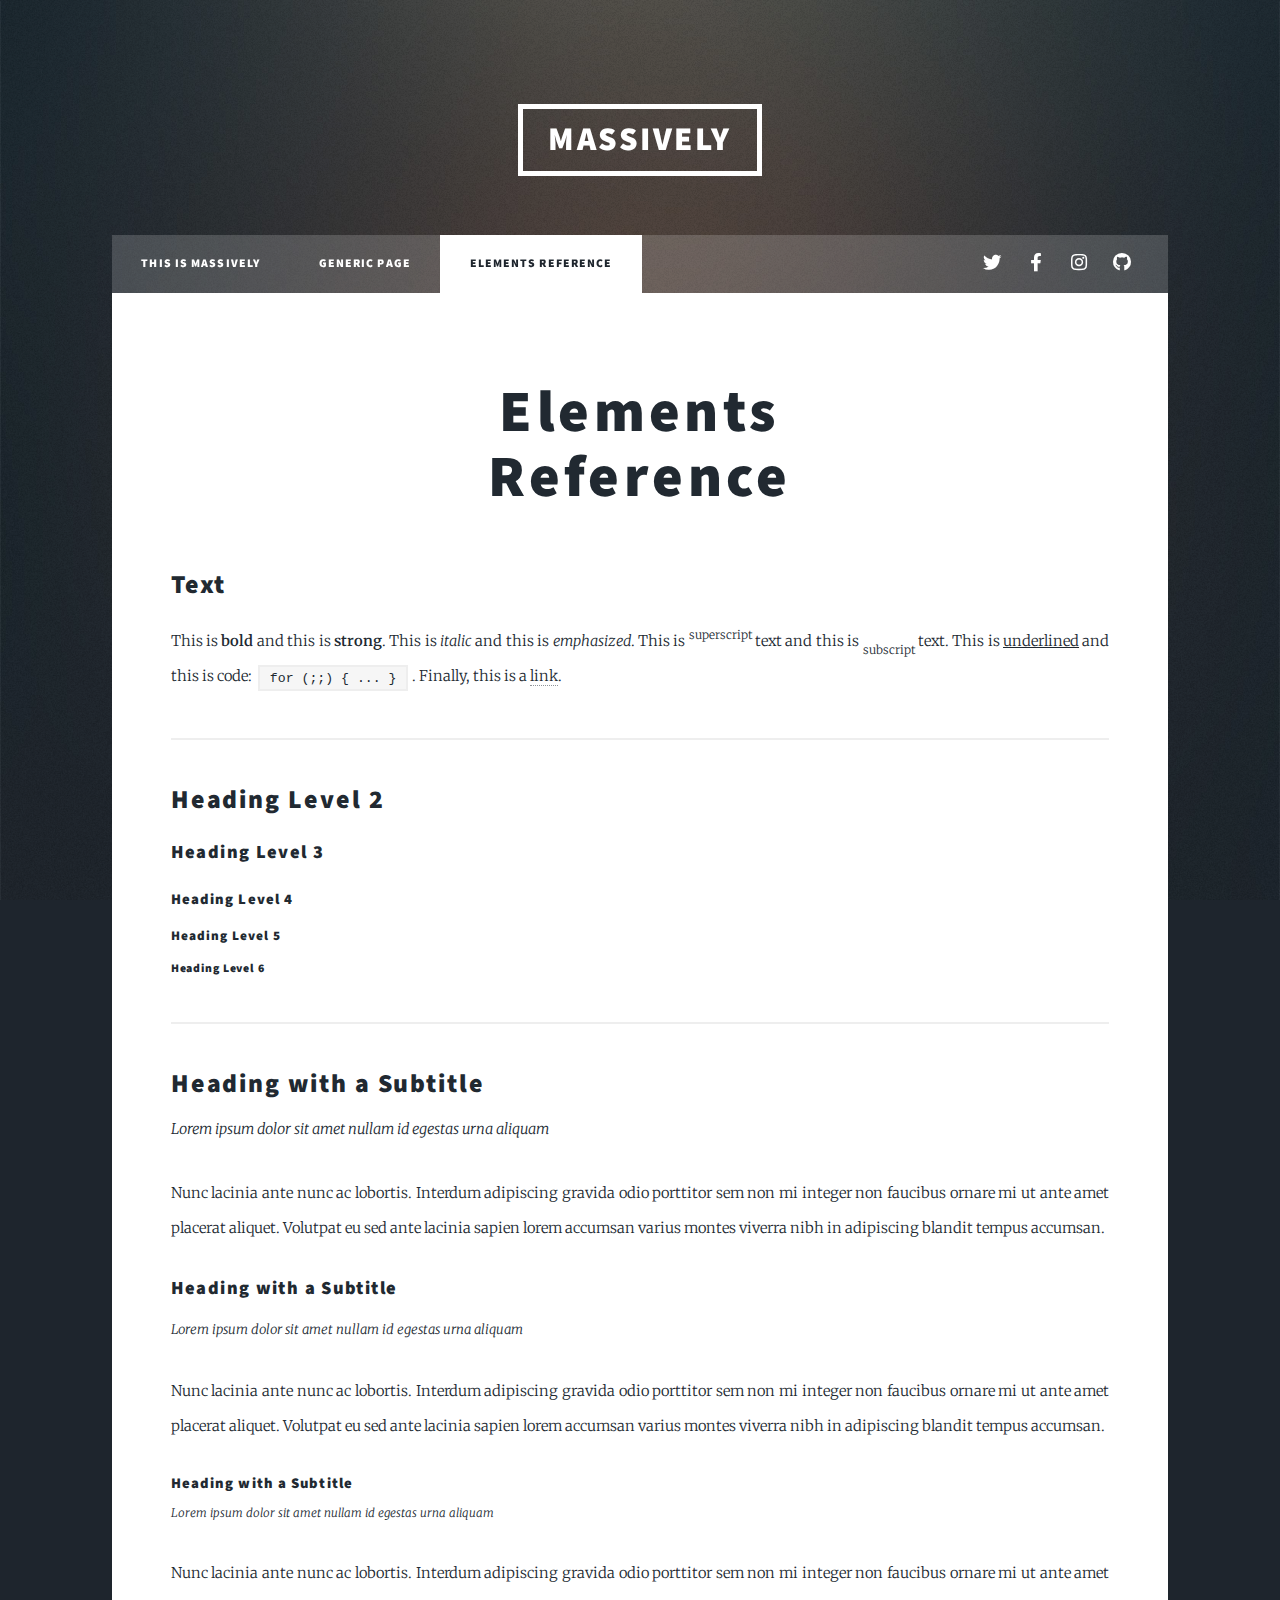
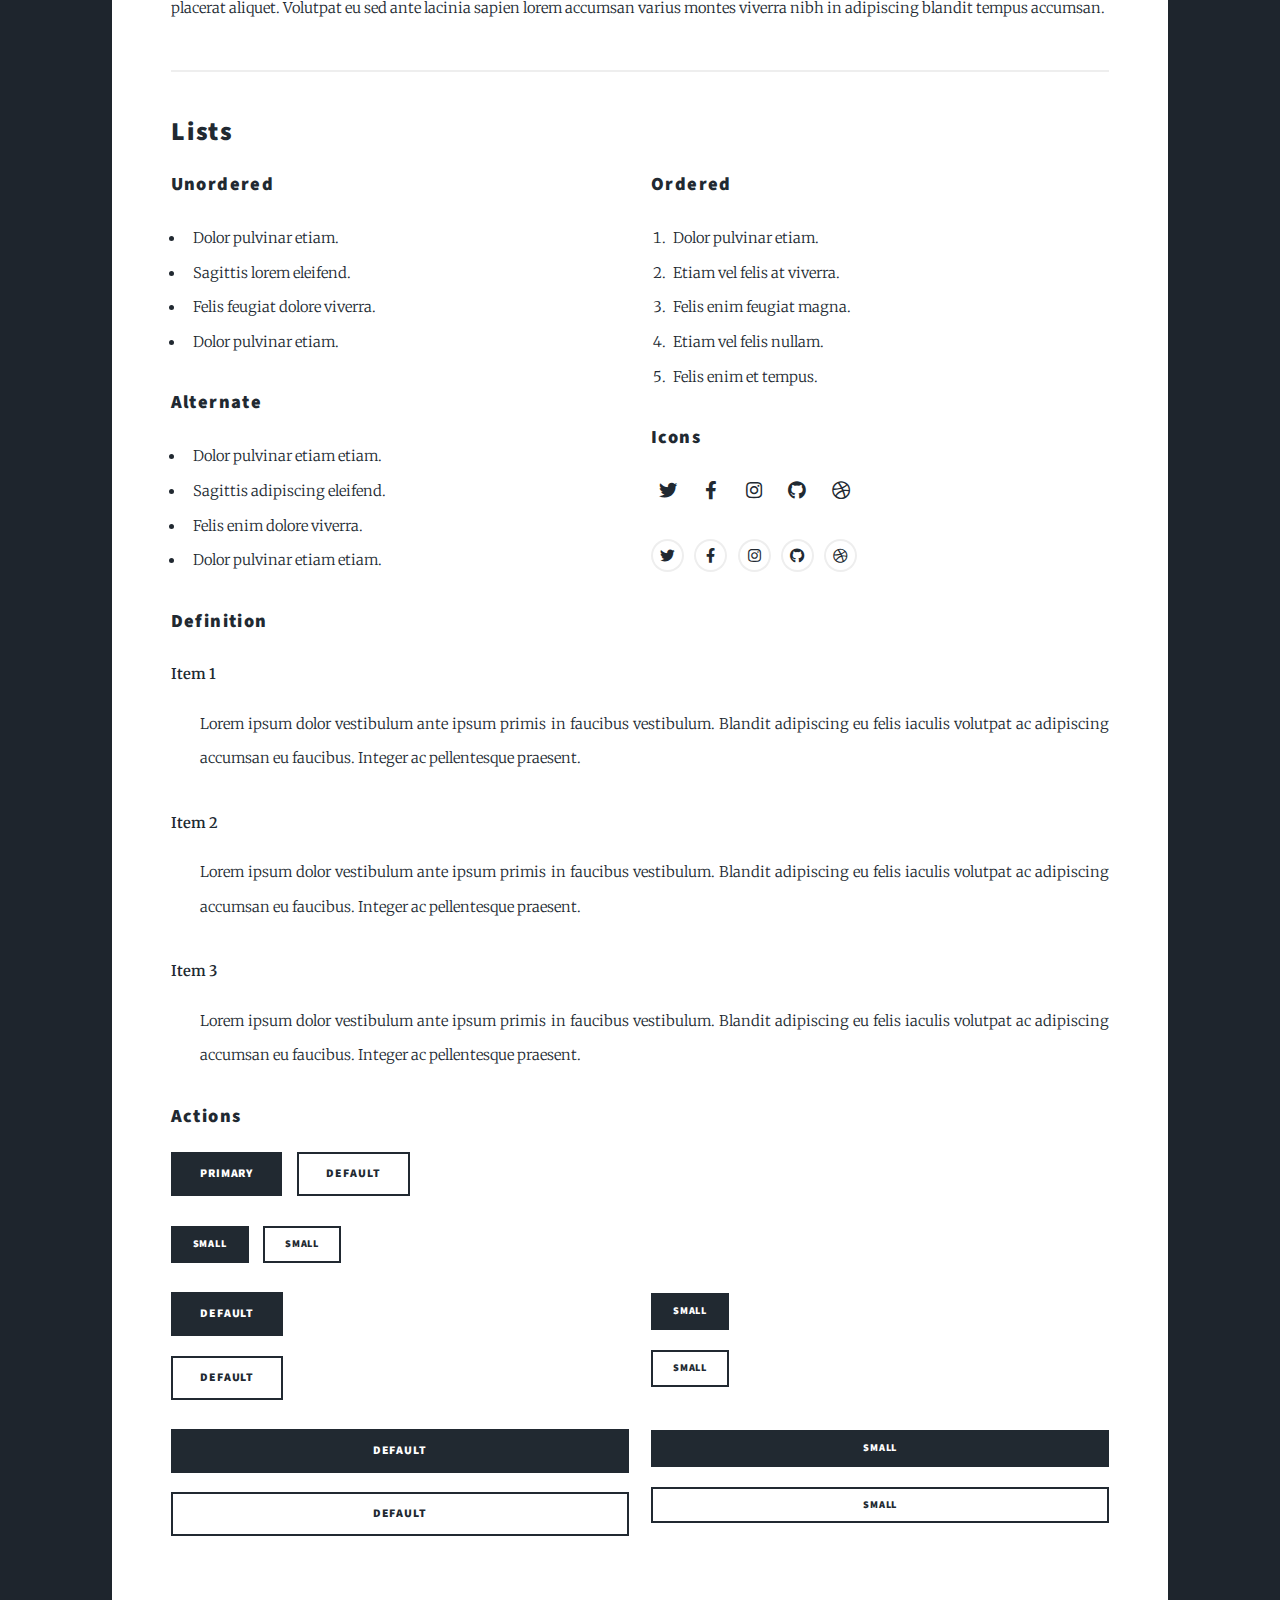
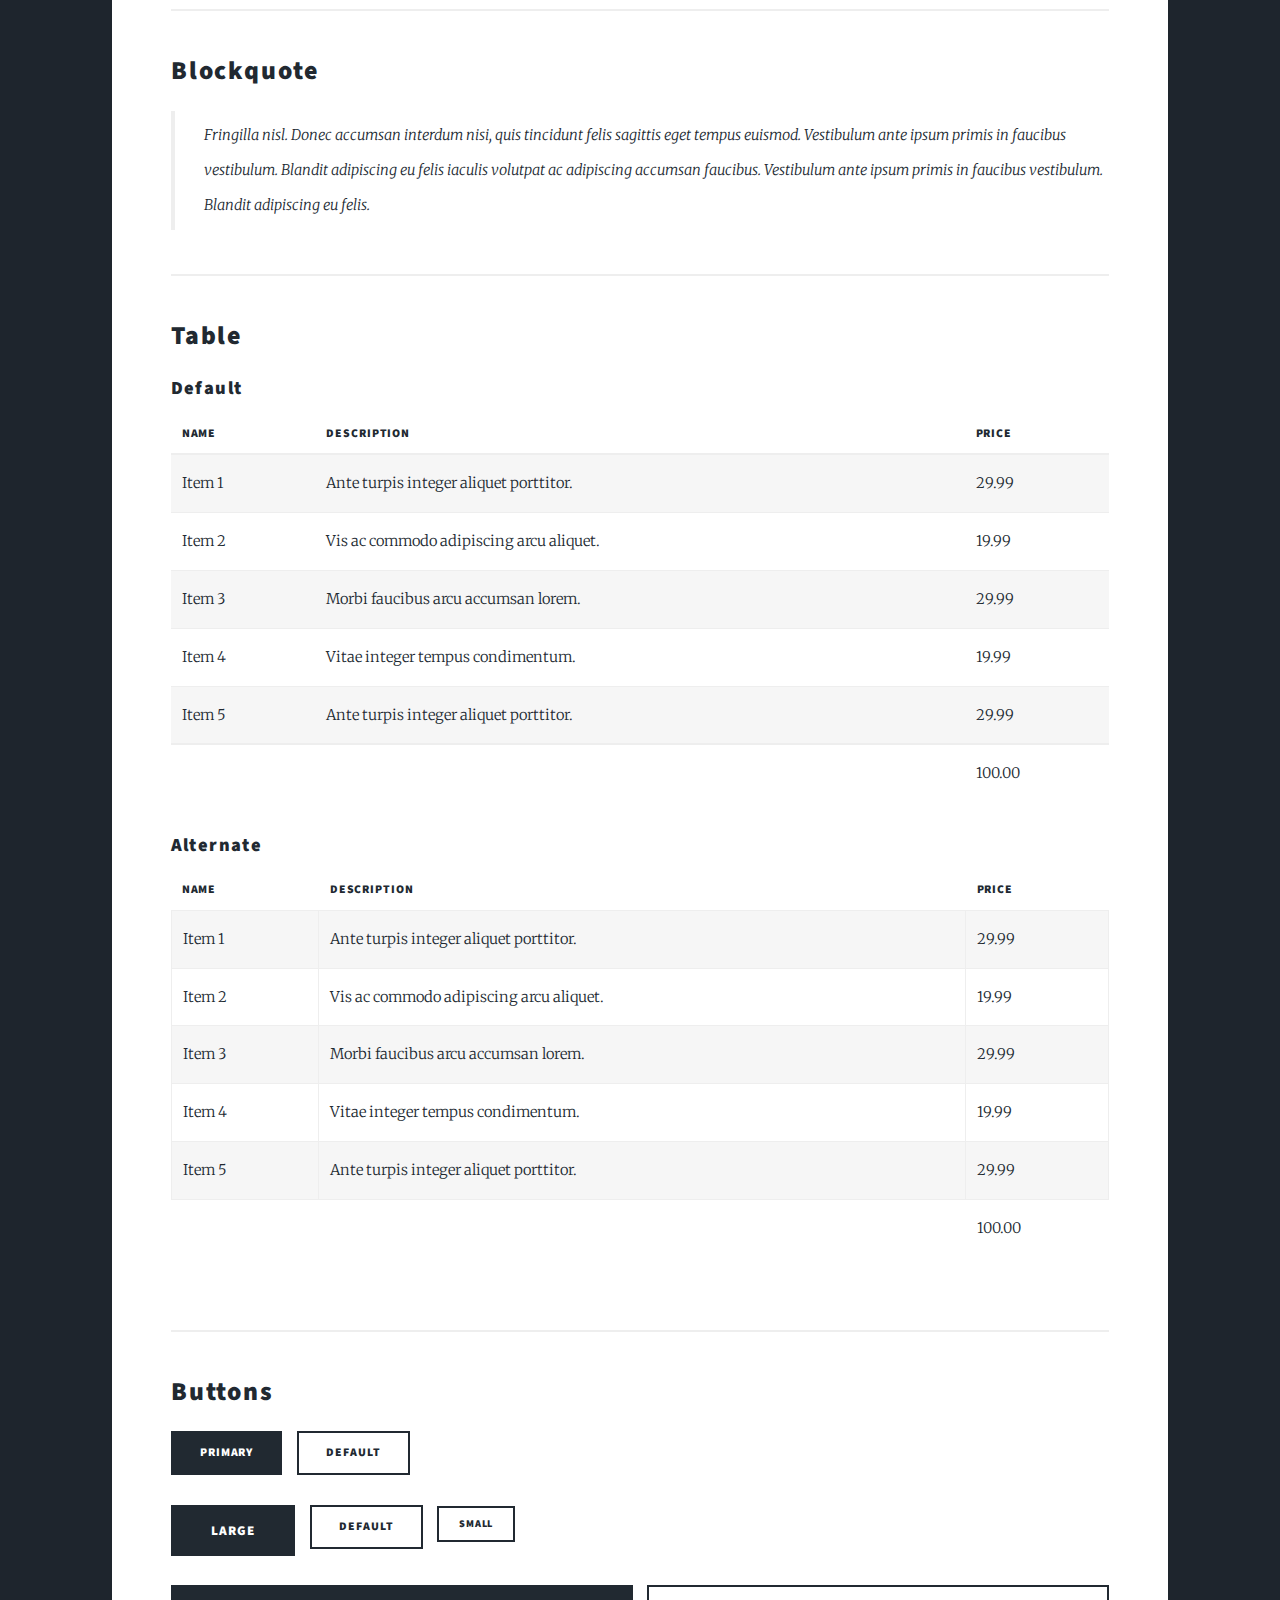
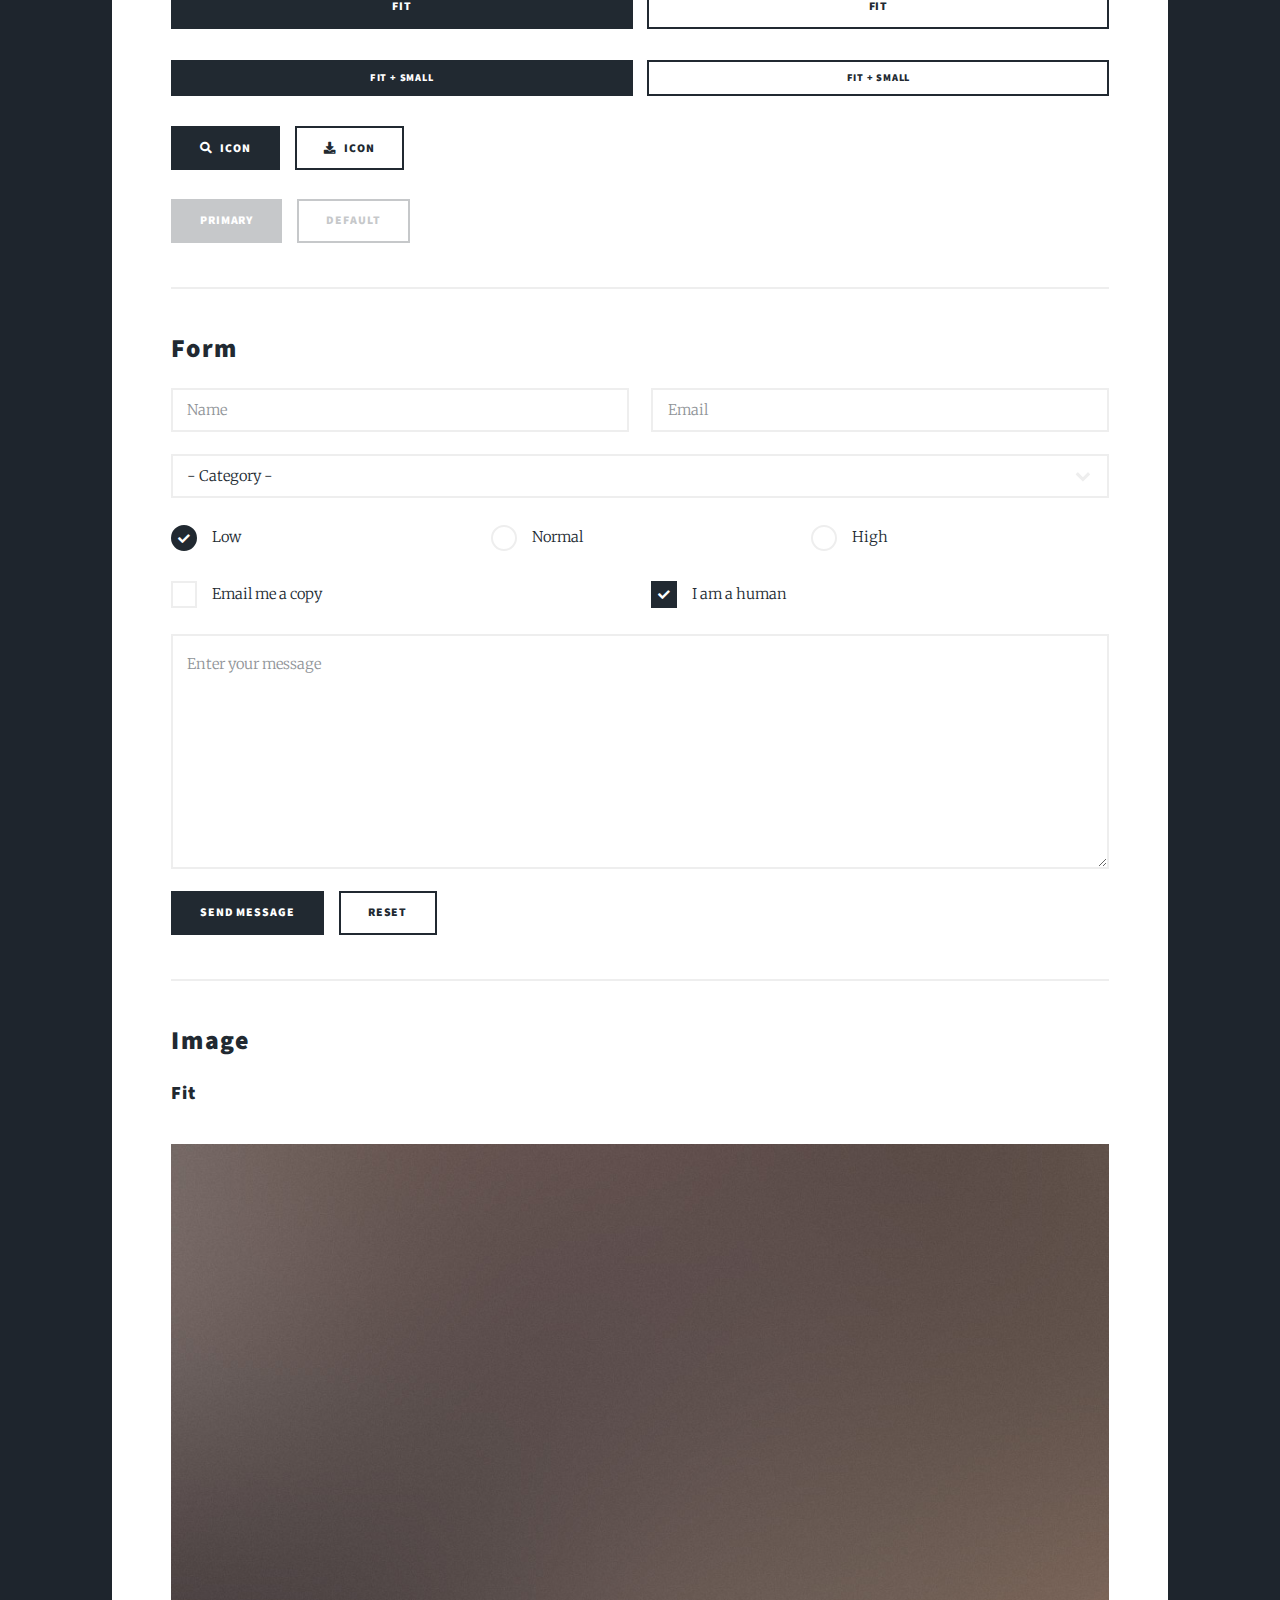
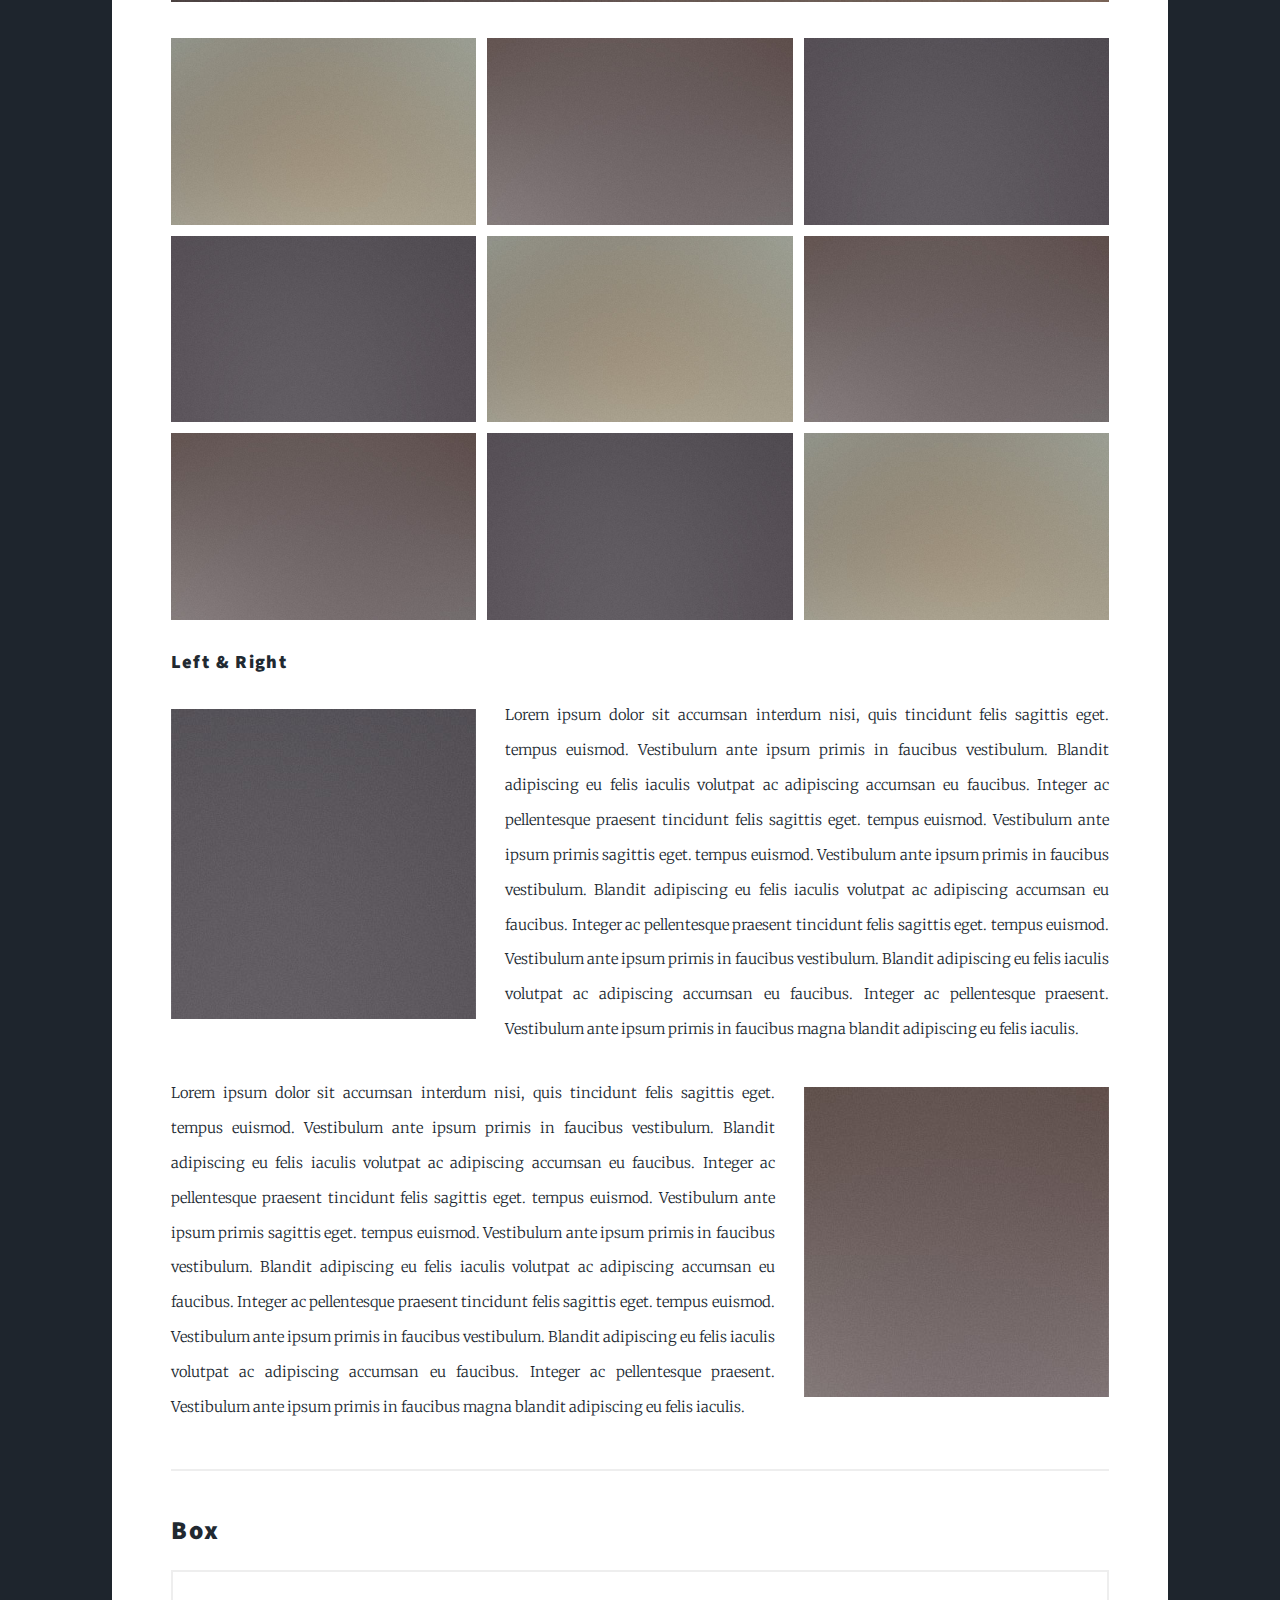
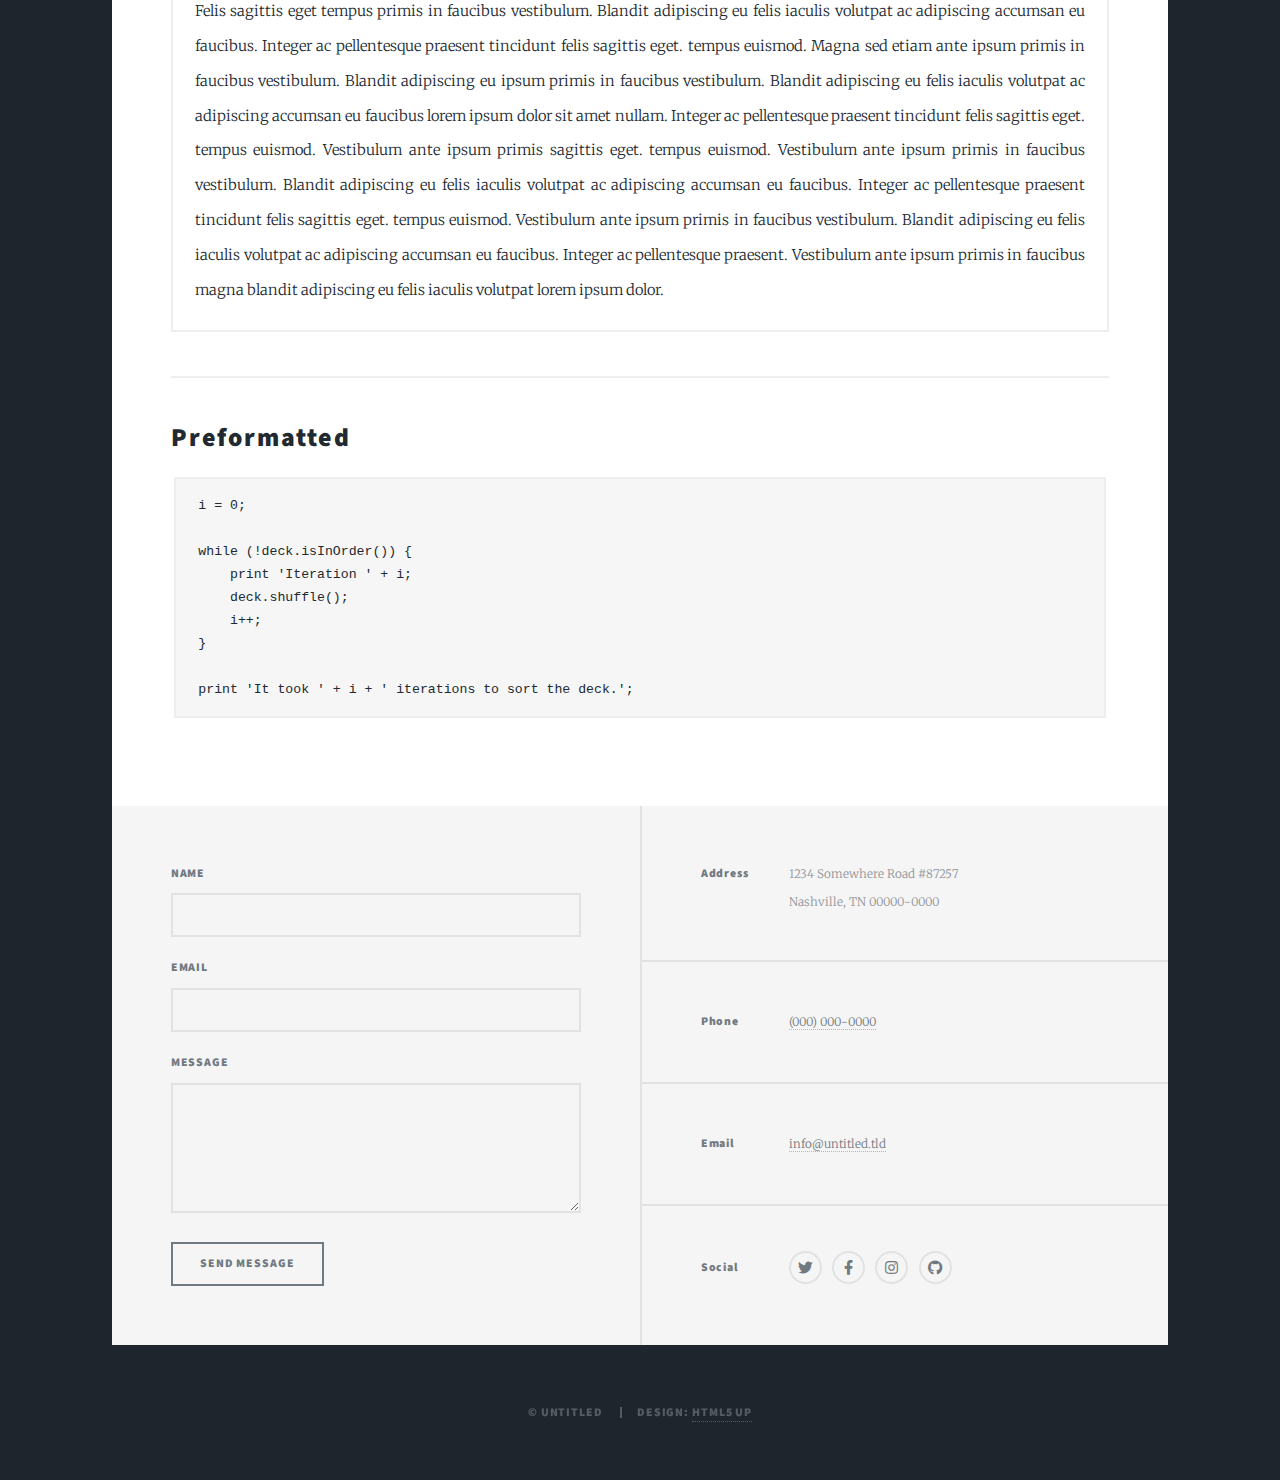
==== commit 81c3fe82: "Updated" ====
--- a/elements.html
+++ b/elements.html
@@ -5,416 +5,472 @@
 	Free for personal and commercial use under the CCA 3.0 license (html5up.net/license)
 -->
 <html>
-	<head>
-		<title>Elements Reference - Massively by HTML5 UP</title>
-		<meta charset="utf-8" />
-		<meta name="viewport" content="width=device-width, initial-scale=1, user-scalable=no" />
-		<link rel="stylesheet" href="assets/css/main.css" />
-		<noscript><link rel="stylesheet" href="assets/css/noscript.css" /></noscript>
-	</head>
-	<body class="is-preload">
-
-		<!-- Wrapper -->
-			<div id="wrapper">
-
-				<!-- Header -->
-					<header id="header">
-						<a href="index.html" class="logo">Massively</a>
-					</header>
-
-				<!-- Nav -->
-					<nav id="nav">
-						<ul class="links">
-							<li><a href="index.html">This is Massively</a></li>
-							<li><a href="generic.html">Generic Page</a></li>
-							<li class="active"><a href="elements.html">Elements Reference</a></li>
-						</ul>
+
+<head>
+	<title>Elements Reference - Massively by HTML5 UP</title>
+	<meta charset="utf-8" />
+	<meta name="viewport" content="width=device-width, initial-scale=1, user-scalable=no" />
+	<link rel="stylesheet" href="assets/css/main.css" />
+	<noscript>
+		<link rel="stylesheet" href="assets/css/noscript.css" />
+	</noscript>
+</head>
+
+<body class="is-preload">
+
+	<!-- Wrapper -->
+	<div id="wrapper">
+
+		<!-- Header -->
+		<header id="header">
+			<a href="index.html" class="logo">Massively</a>
+		</header>
+
+		<!-- Nav -->
+		<nav id="nav">
+			<ul class="links">
+				<li><a href="index.html">This is Massively</a></li>
+				<li><a href="generic.html">Generic Page</a></li>
+				<li class="active"><a href="elements.html">Elements Reference</a></li>
+			</ul>
+			<ul class="icons">
+				<li><a href="#" class="icon brands fa-twitter"><span class="label">Twitter</span></a></li>
+				<li><a href="#" class="icon brands fa-facebook-f"><span class="label">Facebook</span></a></li>
+				<li><a href="#" class="icon brands fa-instagram"><span class="label">Instagram</span></a></li>
+				<li><a href="#" class="icon brands fa-github"><span class="label">GitHub</span></a></li>
+			</ul>
+		</nav>
+
+		<!-- Main -->
+		<div id="main">
+
+			<!-- Post -->
+			<section class="post">
+				<header class="major">
+					<h1>Elements<br />
+						Reference</h1>
+				</header>
+
+				<!-- Text stuff -->
+				<h2>Text</h2>
+				<p>This is <b>bold</b> and this is <strong>strong</strong>. This is <i>italic</i> and this is
+					<em>emphasized</em>.
+					This is <sup>superscript</sup> text and this is <sub>subscript</sub> text.
+					This is <u>underlined</u> and this is code: <code>for (;;) { ... }</code>.
+					Finally, this is a <a href="#">link</a>.</p>
+				<hr />
+				<h2>Heading Level 2</h2>
+				<h3>Heading Level 3</h3>
+				<h4>Heading Level 4</h4>
+				<h5>Heading Level 5</h5>
+				<h6>Heading Level 6</h6>
+				<hr />
+				<header>
+					<h2>Heading with a Subtitle</h2>
+					<p>Lorem ipsum dolor sit amet nullam id egestas urna aliquam</p>
+				</header>
+				<p>Nunc lacinia ante nunc ac lobortis. Interdum adipiscing gravida odio porttitor sem non mi integer non
+					faucibus ornare mi ut ante amet placerat aliquet. Volutpat eu sed ante lacinia sapien lorem accumsan
+					varius montes viverra nibh in adipiscing blandit tempus accumsan.</p>
+				<header>
+					<h3>Heading with a Subtitle</h3>
+					<p>Lorem ipsum dolor sit amet nullam id egestas urna aliquam</p>
+				</header>
+				<p>Nunc lacinia ante nunc ac lobortis. Interdum adipiscing gravida odio porttitor sem non mi integer non
+					faucibus ornare mi ut ante amet placerat aliquet. Volutpat eu sed ante lacinia sapien lorem accumsan
+					varius montes viverra nibh in adipiscing blandit tempus accumsan.</p>
+				<header>
+					<h4>Heading with a Subtitle</h4>
+					<p>Lorem ipsum dolor sit amet nullam id egestas urna aliquam</p>
+				</header>
+				<p>Nunc lacinia ante nunc ac lobortis. Interdum adipiscing gravida odio porttitor sem non mi integer non
+					faucibus ornare mi ut ante amet placerat aliquet. Volutpat eu sed ante lacinia sapien lorem accumsan
+					varius montes viverra nibh in adipiscing blandit tempus accumsan.</p>
+
+				<hr />
+
+				<!-- Lists -->
+				<h2>Lists</h2>
+				<div class="row">
+					<div class="col-6 col-12-small">
+
+						<h3>Unordered</h3>
+						<ul>
+							<li>Dolor pulvinar etiam.</li>
+							<li>Sagittis lorem eleifend.</li>
+							<li>Felis feugiat dolore viverra.</li>
+							<li>Dolor pulvinar etiam.</li>
+						</ul>
+
+						<h3>Alternate</h3>
+						<ul class="alt">
+							<li>Dolor pulvinar etiam etiam.</li>
+							<li>Sagittis adipiscing eleifend.</li>
+							<li>Felis enim dolore viverra.</li>
+							<li>Dolor pulvinar etiam etiam.</li>
+						</ul>
+
+					</div>
+					<div class="col-6 col-12-small">
+
+						<h3>Ordered</h3>
+						<ol>
+							<li>Dolor pulvinar etiam.</li>
+							<li>Etiam vel felis at viverra.</li>
+							<li>Felis enim feugiat magna.</li>
+							<li>Etiam vel felis nullam.</li>
+							<li>Felis enim et tempus.</li>
+						</ol>
+
+						<h3>Icons</h3>
 						<ul class="icons">
 							<li><a href="#" class="icon brands fa-twitter"><span class="label">Twitter</span></a></li>
-							<li><a href="#" class="icon brands fa-facebook-f"><span class="label">Facebook</span></a></li>
-							<li><a href="#" class="icon brands fa-instagram"><span class="label">Instagram</span></a></li>
-							<li><a href="#" class="icon brands fa-github"><span class="label">GitHub</span></a></li>
-						</ul>
-					</nav>
-
-				<!-- Main -->
-					<div id="main">
-
-						<!-- Post -->
-							<section class="post">
-								<header class="major">
-									<h1>Elements<br />
-									Reference</h1>
-								</header>
-
-								<!-- Text stuff -->
-									<h2>Text</h2>
-									<p>This is <b>bold</b> and this is <strong>strong</strong>. This is <i>italic</i> and this is <em>emphasized</em>.
-									This is <sup>superscript</sup> text and this is <sub>subscript</sub> text.
-									This is <u>underlined</u> and this is code: <code>for (;;) { ... }</code>.
-									Finally, this is a <a href="#">link</a>.</p>
-									<hr />
-									<h2>Heading Level 2</h2>
-									<h3>Heading Level 3</h3>
-									<h4>Heading Level 4</h4>
-									<h5>Heading Level 5</h5>
-									<h6>Heading Level 6</h6>
-									<hr />
-									<header>
-										<h2>Heading with a Subtitle</h2>
-										<p>Lorem ipsum dolor sit amet nullam id egestas urna aliquam</p>
-									</header>
-									<p>Nunc lacinia ante nunc ac lobortis. Interdum adipiscing gravida odio porttitor sem non mi integer non faucibus ornare mi ut ante amet placerat aliquet. Volutpat eu sed ante lacinia sapien lorem accumsan varius montes viverra nibh in adipiscing blandit tempus accumsan.</p>
-									<header>
-										<h3>Heading with a Subtitle</h3>
-										<p>Lorem ipsum dolor sit amet nullam id egestas urna aliquam</p>
-									</header>
-									<p>Nunc lacinia ante nunc ac lobortis. Interdum adipiscing gravida odio porttitor sem non mi integer non faucibus ornare mi ut ante amet placerat aliquet. Volutpat eu sed ante lacinia sapien lorem accumsan varius montes viverra nibh in adipiscing blandit tempus accumsan.</p>
-									<header>
-										<h4>Heading with a Subtitle</h4>
-										<p>Lorem ipsum dolor sit amet nullam id egestas urna aliquam</p>
-									</header>
-									<p>Nunc lacinia ante nunc ac lobortis. Interdum adipiscing gravida odio porttitor sem non mi integer non faucibus ornare mi ut ante amet placerat aliquet. Volutpat eu sed ante lacinia sapien lorem accumsan varius montes viverra nibh in adipiscing blandit tempus accumsan.</p>
-
-									<hr />
-
-								<!-- Lists -->
-									<h2>Lists</h2>
-									<div class="row">
-										<div class="col-6 col-12-small">
-
-											<h3>Unordered</h3>
-											<ul>
-												<li>Dolor pulvinar etiam.</li>
-												<li>Sagittis lorem eleifend.</li>
-												<li>Felis feugiat dolore viverra.</li>
-												<li>Dolor pulvinar etiam.</li>
-											</ul>
-
-											<h3>Alternate</h3>
-											<ul class="alt">
-												<li>Dolor pulvinar etiam etiam.</li>
-												<li>Sagittis adipiscing eleifend.</li>
-												<li>Felis enim dolore viverra.</li>
-												<li>Dolor pulvinar etiam etiam.</li>
-											</ul>
-
-										</div>
-										<div class="col-6 col-12-small">
-
-											<h3>Ordered</h3>
-											<ol>
-												<li>Dolor pulvinar etiam.</li>
-												<li>Etiam vel felis at viverra.</li>
-												<li>Felis enim feugiat magna.</li>
-												<li>Etiam vel felis nullam.</li>
-												<li>Felis enim et tempus.</li>
-											</ol>
-
-											<h3>Icons</h3>
-											<ul class="icons">
-												<li><a href="#" class="icon brands fa-twitter"><span class="label">Twitter</span></a></li>
-												<li><a href="#" class="icon brands fa-facebook-f"><span class="label">Facebook</span></a></li>
-												<li><a href="#" class="icon brands fa-instagram"><span class="label">Instagram</span></a></li>
-												<li><a href="#" class="icon brands fa-github"><span class="label">Github</span></a></li>
-												<li><a href="#" class="icon brands fa-dribbble"><span class="label">Dribbble</span></a></li>
-											</ul>
-											<ul class="icons alt">
-												<li><a href="#" class="icon brands alt fa-twitter"><span class="label">Twitter</span></a></li>
-												<li><a href="#" class="icon brands alt fa-facebook-f"><span class="label">Facebook</span></a></li>
-												<li><a href="#" class="icon brands alt fa-instagram"><span class="label">Instagram</span></a></li>
-												<li><a href="#" class="icon brands alt fa-github"><span class="label">Github</span></a></li>
-												<li><a href="#" class="icon brands alt fa-dribbble"><span class="label">Dribbble</span></a></li>
-											</ul>
-
-										</div>
-									</div>
-									<h3>Definition</h3>
-									<dl>
-										<dt>Item 1</dt>
-										<dd>
-											<p>Lorem ipsum dolor vestibulum ante ipsum primis in faucibus vestibulum. Blandit adipiscing eu felis iaculis volutpat ac adipiscing accumsan eu faucibus. Integer ac pellentesque praesent.</p>
-										</dd>
-										<dt>Item 2</dt>
-										<dd>
-											<p>Lorem ipsum dolor vestibulum ante ipsum primis in faucibus vestibulum. Blandit adipiscing eu felis iaculis volutpat ac adipiscing accumsan eu faucibus. Integer ac pellentesque praesent.</p>
-										</dd>
-										<dt>Item 3</dt>
-										<dd>
-											<p>Lorem ipsum dolor vestibulum ante ipsum primis in faucibus vestibulum. Blandit adipiscing eu felis iaculis volutpat ac adipiscing accumsan eu faucibus. Integer ac pellentesque praesent.</p>
-										</dd>
-									</dl>
-
-									<h3>Actions</h3>
-									<ul class="actions">
-										<li><a href="#" class="button primary">Primary</a></li>
-										<li><a href="#" class="button">Default</a></li>
-									</ul>
-									<ul class="actions small">
-										<li><a href="#" class="button primary small">Small</a></li>
-										<li><a href="#" class="button small">Small</a></li>
-									</ul>
-									<div class="row">
-										<div class="col-6 col-12-small">
-											<ul class="actions stacked">
-												<li><a href="#" class="button primary">Default</a></li>
-												<li><a href="#" class="button">Default</a></li>
-											</ul>
-										</div>
-										<div class="col-6 col-12-small">
-											<ul class="actions stacked">
-												<li><a href="#" class="button primary small">Small</a></li>
-												<li><a href="#" class="button small">Small</a></li>
-											</ul>
-										</div>
-									</div>
-									<div class="row">
-										<div class="col-6 col-12-small">
-											<ul class="actions stacked">
-												<li><a href="#" class="button primary fit">Default</a></li>
-												<li><a href="#" class="button fit">Default</a></li>
-											</ul>
-										</div>
-										<div class="col-6 col-12-small">
-											<ul class="actions stacked">
-												<li><a href="#" class="button primary small fit">Small</a></li>
-												<li><a href="#" class="button small fit">Small</a></li>
-											</ul>
-										</div>
-									</div>
-
-									<hr />
-
-								<!-- Blockquote -->
-									<h2>Blockquote</h2>
-									<blockquote>Fringilla nisl. Donec accumsan interdum nisi, quis tincidunt felis sagittis eget tempus euismod. Vestibulum ante ipsum primis in faucibus vestibulum. Blandit adipiscing eu felis iaculis volutpat ac adipiscing accumsan faucibus. Vestibulum ante ipsum primis in faucibus vestibulum. Blandit adipiscing eu felis.</blockquote>
-
-									<hr />
-
-								<!-- Table -->
-									<h2>Table</h2>
-
-									<h3>Default</h3>
-									<div class="table-wrapper">
-										<table>
-											<thead>
-												<tr>
-													<th>Name</th>
-													<th>Description</th>
-													<th>Price</th>
-												</tr>
-											</thead>
-											<tbody>
-												<tr>
-													<td>Item 1</td>
-													<td>Ante turpis integer aliquet porttitor.</td>
-													<td>29.99</td>
-												</tr>
-												<tr>
-													<td>Item 2</td>
-													<td>Vis ac commodo adipiscing arcu aliquet.</td>
-													<td>19.99</td>
-												</tr>
-												<tr>
-													<td>Item 3</td>
-													<td> Morbi faucibus arcu accumsan lorem.</td>
-													<td>29.99</td>
-												</tr>
-												<tr>
-													<td>Item 4</td>
-													<td>Vitae integer tempus condimentum.</td>
-													<td>19.99</td>
-												</tr>
-												<tr>
-													<td>Item 5</td>
-													<td>Ante turpis integer aliquet porttitor.</td>
-													<td>29.99</td>
-												</tr>
-											</tbody>
-											<tfoot>
-												<tr>
-													<td colspan="2"></td>
-													<td>100.00</td>
-												</tr>
-											</tfoot>
-										</table>
-									</div>
-
-									<h3>Alternate</h3>
-									<div class="table-wrapper">
-										<table class="alt">
-											<thead>
-												<tr>
-													<th>Name</th>
-													<th>Description</th>
-													<th>Price</th>
-												</tr>
-											</thead>
-											<tbody>
-												<tr>
-													<td>Item 1</td>
-													<td>Ante turpis integer aliquet porttitor.</td>
-													<td>29.99</td>
-												</tr>
-												<tr>
-													<td>Item 2</td>
-													<td>Vis ac commodo adipiscing arcu aliquet.</td>
-													<td>19.99</td>
-												</tr>
-												<tr>
-													<td>Item 3</td>
-													<td> Morbi faucibus arcu accumsan lorem.</td>
-													<td>29.99</td>
-												</tr>
-												<tr>
-													<td>Item 4</td>
-													<td>Vitae integer tempus condimentum.</td>
-													<td>19.99</td>
-												</tr>
-												<tr>
-													<td>Item 5</td>
-													<td>Ante turpis integer aliquet porttitor.</td>
-													<td>29.99</td>
-												</tr>
-											</tbody>
-											<tfoot>
-												<tr>
-													<td colspan="2"></td>
-													<td>100.00</td>
-												</tr>
-											</tfoot>
-										</table>
-									</div>
-
-									<hr />
-
-								<!-- Buttons -->
-									<h2>Buttons</h2>
-									<ul class="actions">
-										<li><a href="#" class="button primary">Primary</a></li>
-										<li><a href="#" class="button">Default</a></li>
-									</ul>
-									<ul class="actions">
-										<li><a href="#" class="button primary large">Large</a></li>
-										<li><a href="#" class="button">Default</a></li>
-										<li><a href="#" class="button small">Small</a></li>
-									</ul>
-									<ul class="actions fit">
-										<li><a href="#" class="button primary fit">Fit</a></li>
-										<li><a href="#" class="button fit">Fit</a></li>
-									</ul>
-									<ul class="actions fit small">
-										<li><a href="#" class="button primary fit small">Fit + Small</a></li>
-										<li><a href="#" class="button fit small">Fit + Small</a></li>
-									</ul>
-									<ul class="actions">
-										<li><a href="#" class="button primary icon solid fa-search">Icon</a></li>
-										<li><a href="#" class="button icon solid fa-download">Icon</a></li>
-									</ul>
-									<ul class="actions">
-										<li><span class="button primary disabled">Primary</span></li>
-										<li><span class="button disabled">Default</span></li>
-									</ul>
-
-									<hr />
-
-								<!-- Form -->
-									<h2>Form</h2>
-
-									<form method="post" action="#">
-										<div class="row gtr-uniform">
-											<div class="col-6 col-12-xsmall">
-												<input type="text" name="demo-name" id="demo-name" value="" placeholder="Name" />
-											</div>
-											<div class="col-6 col-12-xsmall">
-												<input type="email" name="demo-email" id="demo-email" value="" placeholder="Email" />
-											</div>
-											<!-- Break -->
-											<div class="col-12">
-												<select name="demo-category" id="demo-category">
-													<option value="">- Category -</option>
-													<option value="1">Manufacturing</option>
-													<option value="1">Shipping</option>
-													<option value="1">Administration</option>
-													<option value="1">Human Resources</option>
-												</select>
-											</div>
-											<!-- Break -->
-											<div class="col-4 col-12-small">
-												<input type="radio" id="demo-priority-low" name="demo-priority" checked>
-												<label for="demo-priority-low">Low</label>
-											</div>
-											<div class="col-4 col-12-small">
-												<input type="radio" id="demo-priority-normal" name="demo-priority">
-												<label for="demo-priority-normal">Normal</label>
-											</div>
-											<div class="col-4 col-12-small">
-												<input type="radio" id="demo-priority-high" name="demo-priority">
-												<label for="demo-priority-high">High</label>
-											</div>
-											<!-- Break -->
-											<div class="col-6 col-12-small">
-												<input type="checkbox" id="demo-copy" name="demo-copy">
-												<label for="demo-copy">Email me a copy</label>
-											</div>
-											<div class="col-6 col-12-small">
-												<input type="checkbox" id="demo-human" name="demo-human" checked>
-												<label for="demo-human">I am a human</label>
-											</div>
-											<!-- Break -->
-											<div class="col-12">
-												<textarea name="demo-message" id="demo-message" placeholder="Enter your message" rows="6"></textarea>
-											</div>
-											<!-- Break -->
-											<div class="col-12">
-												<ul class="actions">
-													<li><input type="submit" value="Send Message" class="primary" /></li>
-													<li><input type="reset" value="Reset" /></li>
-												</ul>
-											</div>
-										</div>
-									</form>
-
-									<hr />
-
-								<!-- Image -->
-									<h2>Image</h2>
-
-									<h3>Fit</h3>
-									<span class="image fit"><img src="images/pic01.jpg" alt="" /></span>
-									<div class="box alt">
-										<div class="row gtr-50 gtr-uniform">
-											<div class="col-4"><span class="image fit"><img src="images/pic02.jpg" alt="" /></span></div>
-											<div class="col-4"><span class="image fit"><img src="images/pic03.jpg" alt="" /></span></div>
-											<div class="col-4"><span class="image fit"><img src="images/pic04.jpg" alt="" /></span></div>
-											<!-- Break -->
-											<div class="col-4"><span class="image fit"><img src="images/pic04.jpg" alt="" /></span></div>
-											<div class="col-4"><span class="image fit"><img src="images/pic02.jpg" alt="" /></span></div>
-											<div class="col-4"><span class="image fit"><img src="images/pic03.jpg" alt="" /></span></div>
-											<!-- Break -->
-											<div class="col-4"><span class="image fit"><img src="images/pic03.jpg" alt="" /></span></div>
-											<div class="col-4"><span class="image fit"><img src="images/pic04.jpg" alt="" /></span></div>
-											<div class="col-4"><span class="image fit"><img src="images/pic02.jpg" alt="" /></span></div>
-										</div>
-									</div>
-
-									<h3>Left &amp; Right</h3>
-									<p><span class="image left"><img src="images/pic08.jpg" alt="" /></span>Lorem ipsum dolor sit accumsan interdum nisi, quis tincidunt felis sagittis eget. tempus euismod. Vestibulum ante ipsum primis in faucibus vestibulum. Blandit adipiscing eu felis iaculis volutpat ac adipiscing accumsan eu faucibus. Integer ac pellentesque praesent tincidunt felis sagittis eget. tempus euismod. Vestibulum ante ipsum primis sagittis eget. tempus euismod. Vestibulum ante ipsum primis in faucibus vestibulum. Blandit adipiscing eu felis iaculis volutpat ac adipiscing accumsan eu faucibus. Integer ac pellentesque praesent tincidunt felis sagittis eget. tempus euismod. Vestibulum ante ipsum primis in faucibus vestibulum. Blandit adipiscing eu felis iaculis volutpat ac adipiscing accumsan eu faucibus. Integer ac pellentesque praesent. Vestibulum ante ipsum primis in faucibus magna blandit adipiscing eu felis iaculis.</p>
-									<p><span class="image right"><img src="images/pic09.jpg" alt="" /></span>Lorem ipsum dolor sit accumsan interdum nisi, quis tincidunt felis sagittis eget. tempus euismod. Vestibulum ante ipsum primis in faucibus vestibulum. Blandit adipiscing eu felis iaculis volutpat ac adipiscing accumsan eu faucibus. Integer ac pellentesque praesent tincidunt felis sagittis eget. tempus euismod. Vestibulum ante ipsum primis sagittis eget. tempus euismod. Vestibulum ante ipsum primis in faucibus vestibulum. Blandit adipiscing eu felis iaculis volutpat ac adipiscing accumsan eu faucibus. Integer ac pellentesque praesent tincidunt felis sagittis eget. tempus euismod. Vestibulum ante ipsum primis in faucibus vestibulum. Blandit adipiscing eu felis iaculis volutpat ac adipiscing accumsan eu faucibus. Integer ac pellentesque praesent. Vestibulum ante ipsum primis in faucibus magna blandit adipiscing eu felis iaculis.</p>
-
-									<hr />
-
-								<!-- Box -->
-									<h2>Box</h2>
-									<div class="box">
-										<p>Felis sagittis eget tempus primis in faucibus vestibulum. Blandit adipiscing eu felis iaculis volutpat ac adipiscing accumsan eu faucibus. Integer ac pellentesque praesent tincidunt felis sagittis eget. tempus euismod. Magna sed etiam ante ipsum primis in faucibus vestibulum. Blandit adipiscing eu ipsum primis in faucibus vestibulum. Blandit adipiscing eu felis iaculis volutpat ac adipiscing accumsan eu faucibus lorem ipsum dolor sit amet nullam. Integer ac pellentesque praesent tincidunt felis sagittis eget. tempus euismod. Vestibulum ante ipsum primis sagittis eget. tempus euismod. Vestibulum ante ipsum primis in faucibus vestibulum. Blandit adipiscing eu felis iaculis volutpat ac adipiscing accumsan eu faucibus. Integer ac pellentesque praesent tincidunt felis sagittis eget. tempus euismod. Vestibulum ante ipsum primis in faucibus vestibulum. Blandit adipiscing eu felis iaculis volutpat ac adipiscing accumsan eu faucibus. Integer ac pellentesque praesent. Vestibulum ante ipsum primis in faucibus magna blandit adipiscing eu felis iaculis volutpat lorem ipsum dolor.</p>
-									</div>
-
-									<hr />
-
-								<!-- Preformatted Code -->
-									<h2>Preformatted</h2>
-									<pre><code>i = 0;
+							<li><a href="#" class="icon brands fa-facebook-f"><span class="label">Facebook</span></a>
+							</li>
+							<li><a href="#" class="icon brands fa-instagram"><span class="label">Instagram</span></a>
+							</li>
+							<li><a href="#" class="icon brands fa-github"><span class="label">Github</span></a></li>
+							<li><a href="#" class="icon brands fa-dribbble"><span class="label">Dribbble</span></a></li>
+						</ul>
+						<ul class="icons alt">
+							<li><a href="#" class="icon brands alt fa-twitter"><span class="label">Twitter</span></a>
+							</li>
+							<li><a href="#" class="icon brands alt fa-facebook-f"><span
+										class="label">Facebook</span></a></li>
+							<li><a href="#" class="icon brands alt fa-instagram"><span
+										class="label">Instagram</span></a></li>
+							<li><a href="#" class="icon brands alt fa-github"><span class="label">Github</span></a></li>
+							<li><a href="#" class="icon brands alt fa-dribbble"><span class="label">Dribbble</span></a>
+							</li>
+						</ul>
+
+					</div>
+				</div>
+				<h3>Definition</h3>
+				<dl>
+					<dt>Item 1</dt>
+					<dd>
+						<p>Lorem ipsum dolor vestibulum ante ipsum primis in faucibus vestibulum. Blandit adipiscing eu
+							felis iaculis volutpat ac adipiscing accumsan eu faucibus. Integer ac pellentesque praesent.
+						</p>
+					</dd>
+					<dt>Item 2</dt>
+					<dd>
+						<p>Lorem ipsum dolor vestibulum ante ipsum primis in faucibus vestibulum. Blandit adipiscing eu
+							felis iaculis volutpat ac adipiscing accumsan eu faucibus. Integer ac pellentesque praesent.
+						</p>
+					</dd>
+					<dt>Item 3</dt>
+					<dd>
+						<p>Lorem ipsum dolor vestibulum ante ipsum primis in faucibus vestibulum. Blandit adipiscing eu
+							felis iaculis volutpat ac adipiscing accumsan eu faucibus. Integer ac pellentesque praesent.
+						</p>
+					</dd>
+				</dl>
+
+				<h3>Actions</h3>
+				<ul class="actions">
+					<li><a href="#" class="button primary">Primary</a></li>
+					<li><a href="#" class="button">Default</a></li>
+				</ul>
+				<ul class="actions small">
+					<li><a href="#" class="button primary small">Small</a></li>
+					<li><a href="#" class="button small">Small</a></li>
+				</ul>
+				<div class="row">
+					<div class="col-6 col-12-small">
+						<ul class="actions stacked">
+							<li><a href="#" class="button primary">Default</a></li>
+							<li><a href="#" class="button">Default</a></li>
+						</ul>
+					</div>
+					<div class="col-6 col-12-small">
+						<ul class="actions stacked">
+							<li><a href="#" class="button primary small">Small</a></li>
+							<li><a href="#" class="button small">Small</a></li>
+						</ul>
+					</div>
+				</div>
+				<div class="row">
+					<div class="col-6 col-12-small">
+						<ul class="actions stacked">
+							<li><a href="#" class="button primary fit">Default</a></li>
+							<li><a href="#" class="button fit">Default</a></li>
+						</ul>
+					</div>
+					<div class="col-6 col-12-small">
+						<ul class="actions stacked">
+							<li><a href="#" class="button primary small fit">Small</a></li>
+							<li><a href="#" class="button small fit">Small</a></li>
+						</ul>
+					</div>
+				</div>
+
+				<hr />
+
+				<!-- Blockquote -->
+				<h2>Blockquote</h2>
+				<blockquote>Fringilla nisl. Donec accumsan interdum nisi, quis tincidunt felis sagittis eget tempus
+					euismod. Vestibulum ante ipsum primis in faucibus vestibulum. Blandit adipiscing eu felis iaculis
+					volutpat ac adipiscing accumsan faucibus. Vestibulum ante ipsum primis in faucibus vestibulum.
+					Blandit adipiscing eu felis.</blockquote>
+
+				<hr />
+
+				<!-- Table -->
+				<h2>Table</h2>
+
+				<h3>Default</h3>
+				<div class="table-wrapper">
+					<table>
+						<thead>
+							<tr>
+								<th>Name</th>
+								<th>Description</th>
+								<th>Price</th>
+							</tr>
+						</thead>
+						<tbody>
+							<tr>
+								<td>Item 1</td>
+								<td>Ante turpis integer aliquet porttitor.</td>
+								<td>29.99</td>
+							</tr>
+							<tr>
+								<td>Item 2</td>
+								<td>Vis ac commodo adipiscing arcu aliquet.</td>
+								<td>19.99</td>
+							</tr>
+							<tr>
+								<td>Item 3</td>
+								<td> Morbi faucibus arcu accumsan lorem.</td>
+								<td>29.99</td>
+							</tr>
+							<tr>
+								<td>Item 4</td>
+								<td>Vitae integer tempus condimentum.</td>
+								<td>19.99</td>
+							</tr>
+							<tr>
+								<td>Item 5</td>
+								<td>Ante turpis integer aliquet porttitor.</td>
+								<td>29.99</td>
+							</tr>
+						</tbody>
+						<tfoot>
+							<tr>
+								<td colspan="2"></td>
+								<td>100.00</td>
+							</tr>
+						</tfoot>
+					</table>
+				</div>
+
+				<h3>Alternate</h3>
+				<div class="table-wrapper">
+					<table class="alt">
+						<thead>
+							<tr>
+								<th>Name</th>
+								<th>Description</th>
+								<th>Price</th>
+							</tr>
+						</thead>
+						<tbody>
+							<tr>
+								<td>Item 1</td>
+								<td>Ante turpis integer aliquet porttitor.</td>
+								<td>29.99</td>
+							</tr>
+							<tr>
+								<td>Item 2</td>
+								<td>Vis ac commodo adipiscing arcu aliquet.</td>
+								<td>19.99</td>
+							</tr>
+							<tr>
+								<td>Item 3</td>
+								<td> Morbi faucibus arcu accumsan lorem.</td>
+								<td>29.99</td>
+							</tr>
+							<tr>
+								<td>Item 4</td>
+								<td>Vitae integer tempus condimentum.</td>
+								<td>19.99</td>
+							</tr>
+							<tr>
+								<td>Item 5</td>
+								<td>Ante turpis integer aliquet porttitor.</td>
+								<td>29.99</td>
+							</tr>
+						</tbody>
+						<tfoot>
+							<tr>
+								<td colspan="2"></td>
+								<td>100.00</td>
+							</tr>
+						</tfoot>
+					</table>
+				</div>
+
+				<hr />
+
+				<!-- Buttons -->
+				<h2>Buttons</h2>
+				<ul class="actions">
+					<li><a href="#" class="button primary">Primary</a></li>
+					<li><a href="#" class="button">Default</a></li>
+				</ul>
+				<ul class="actions">
+					<li><a href="#" class="button primary large">Large</a></li>
+					<li><a href="#" class="button">Default</a></li>
+					<li><a href="#" class="button small">Small</a></li>
+				</ul>
+				<ul class="actions fit">
+					<li><a href="#" class="button primary fit">Fit</a></li>
+					<li><a href="#" class="button fit">Fit</a></li>
+				</ul>
+				<ul class="actions fit small">
+					<li><a href="#" class="button primary fit small">Fit + Small</a></li>
+					<li><a href="#" class="button fit small">Fit + Small</a></li>
+				</ul>
+				<ul class="actions">
+					<li><a href="#" class="button primary icon solid fa-search">Icon</a></li>
+					<li><a href="#" class="button icon solid fa-download">Icon</a></li>
+				</ul>
+				<ul class="actions">
+					<li><span class="button primary disabled">Primary</span></li>
+					<li><span class="button disabled">Default</span></li>
+				</ul>
+
+				<hr />
+
+				<!-- Form -->
+				<h2>Form</h2>
+
+				<form method="post" action="#">
+					<div class="row gtr-uniform">
+						<div class="col-6 col-12-xsmall">
+							<input type="text" name="demo-name" id="demo-name" value="" placeholder="Name" />
+						</div>
+						<div class="col-6 col-12-xsmall">
+							<input type="email" name="demo-email" id="demo-email" value="" placeholder="Email" />
+						</div>
+						<!-- Break -->
+						<div class="col-12">
+							<select name="demo-category" id="demo-category">
+								<option value="">- Category -</option>
+								<option value="1">Manufacturing</option>
+								<option value="1">Shipping</option>
+								<option value="1">Administration</option>
+								<option value="1">Human Resources</option>
+							</select>
+						</div>
+						<!-- Break -->
+						<div class="col-4 col-12-small">
+							<input type="radio" id="demo-priority-low" name="demo-priority" checked>
+							<label for="demo-priority-low">Low</label>
+						</div>
+						<div class="col-4 col-12-small">
+							<input type="radio" id="demo-priority-normal" name="demo-priority">
+							<label for="demo-priority-normal">Normal</label>
+						</div>
+						<div class="col-4 col-12-small">
+							<input type="radio" id="demo-priority-high" name="demo-priority">
+							<label for="demo-priority-high">High</label>
+						</div>
+						<!-- Break -->
+						<div class="col-6 col-12-small">
+							<input type="checkbox" id="demo-copy" name="demo-copy">
+							<label for="demo-copy">Email me a copy</label>
+						</div>
+						<div class="col-6 col-12-small">
+							<input type="checkbox" id="demo-human" name="demo-human" checked>
+							<label for="demo-human">I am a human</label>
+						</div>
+						<!-- Break -->
+						<div class="col-12">
+							<textarea name="demo-message" id="demo-message" placeholder="Enter your message"
+								rows="6"></textarea>
+						</div>
+						<!-- Break -->
+						<div class="col-12">
+							<ul class="actions">
+								<li><input type="submit" value="Send Message" class="primary" /></li>
+								<li><input type="reset" value="Reset" /></li>
+							</ul>
+						</div>
+					</div>
+				</form>
+
+				<hr />
+
+				<!-- Image -->
+				<h2>Image</h2>
+
+				<h3>Fit</h3>
+				<span class="image fit"><img src="images/pic01.jpg" alt="" /></span>
+				<div class="box alt">
+					<div class="row gtr-50 gtr-uniform">
+						<div class="col-4"><span class="image fit"><img src="images/pic02.jpg" alt="" /></span></div>
+						<div class="col-4"><span class="image fit"><img src="images/pic03.jpg" alt="" /></span></div>
+						<div class="col-4"><span class="image fit"><img src="images/pic04.jpg" alt="" /></span></div>
+						<!-- Break -->
+						<div class="col-4"><span class="image fit"><img src="images/pic04.jpg" alt="" /></span></div>
+						<div class="col-4"><span class="image fit"><img src="images/pic02.jpg" alt="" /></span></div>
+						<div class="col-4"><span class="image fit"><img src="images/pic03.jpg" alt="" /></span></div>
+						<!-- Break -->
+						<div class="col-4"><span class="image fit"><img src="images/pic03.jpg" alt="" /></span></div>
+						<div class="col-4"><span class="image fit"><img src="images/pic04.jpg" alt="" /></span></div>
+						<div class="col-4"><span class="image fit"><img src="images/pic02.jpg" alt="" /></span></div>
+					</div>
+				</div>
+
+				<h3>Left &amp; Right</h3>
+				<p><span class="image left"><img src="images/pic08.jpg" alt="" /></span>Lorem ipsum dolor sit accumsan
+					interdum nisi, quis tincidunt felis sagittis eget. tempus euismod. Vestibulum ante ipsum primis in
+					faucibus vestibulum. Blandit adipiscing eu felis iaculis volutpat ac adipiscing accumsan eu
+					faucibus. Integer ac pellentesque praesent tincidunt felis sagittis eget. tempus euismod. Vestibulum
+					ante ipsum primis sagittis eget. tempus euismod. Vestibulum ante ipsum primis in faucibus
+					vestibulum. Blandit adipiscing eu felis iaculis volutpat ac adipiscing accumsan eu faucibus. Integer
+					ac pellentesque praesent tincidunt felis sagittis eget. tempus euismod. Vestibulum ante ipsum primis
+					in faucibus vestibulum. Blandit adipiscing eu felis iaculis volutpat ac adipiscing accumsan eu
+					faucibus. Integer ac pellentesque praesent. Vestibulum ante ipsum primis in faucibus magna blandit
+					adipiscing eu felis iaculis.</p>
+				<p><span class="image right"><img src="images/pic09.jpg" alt="" /></span>Lorem ipsum dolor sit accumsan
+					interdum nisi, quis tincidunt felis sagittis eget. tempus euismod. Vestibulum ante ipsum primis in
+					faucibus vestibulum. Blandit adipiscing eu felis iaculis volutpat ac adipiscing accumsan eu
+					faucibus. Integer ac pellentesque praesent tincidunt felis sagittis eget. tempus euismod. Vestibulum
+					ante ipsum primis sagittis eget. tempus euismod. Vestibulum ante ipsum primis in faucibus
+					vestibulum. Blandit adipiscing eu felis iaculis volutpat ac adipiscing accumsan eu faucibus. Integer
+					ac pellentesque praesent tincidunt felis sagittis eget. tempus euismod. Vestibulum ante ipsum primis
+					in faucibus vestibulum. Blandit adipiscing eu felis iaculis volutpat ac adipiscing accumsan eu
+					faucibus. Integer ac pellentesque praesent. Vestibulum ante ipsum primis in faucibus magna blandit
+					adipiscing eu felis iaculis.</p>
+
+				<hr />
+
+				<!-- Box -->
+				<h2>Box</h2>
+				<div class="box">
+					<p>Felis sagittis eget tempus primis in faucibus vestibulum. Blandit adipiscing eu felis iaculis
+						volutpat ac adipiscing accumsan eu faucibus. Integer ac pellentesque praesent tincidunt felis
+						sagittis eget. tempus euismod. Magna sed etiam ante ipsum primis in faucibus vestibulum. Blandit
+						adipiscing eu ipsum primis in faucibus vestibulum. Blandit adipiscing eu felis iaculis volutpat
+						ac adipiscing accumsan eu faucibus lorem ipsum dolor sit amet nullam. Integer ac pellentesque
+						praesent tincidunt felis sagittis eget. tempus euismod. Vestibulum ante ipsum primis sagittis
+						eget. tempus euismod. Vestibulum ante ipsum primis in faucibus vestibulum. Blandit adipiscing eu
+						felis iaculis volutpat ac adipiscing accumsan eu faucibus. Integer ac pellentesque praesent
+						tincidunt felis sagittis eget. tempus euismod. Vestibulum ante ipsum primis in faucibus
+						vestibulum. Blandit adipiscing eu felis iaculis volutpat ac adipiscing accumsan eu faucibus.
+						Integer ac pellentesque praesent. Vestibulum ante ipsum primis in faucibus magna blandit
+						adipiscing eu felis iaculis volutpat lorem ipsum dolor.</p>
+				</div>
+
+				<hr />
+
+				<!-- Preformatted Code -->
+				<h2>Preformatted</h2>
+				<pre><code>i = 0;
 
 while (!deck.isInOrder()) {
     print 'Iteration ' + i;
@@ -425,74 +481,80 @@
 print 'It took ' + i + ' iterations to sort the deck.';
 </code></pre>
 
-							</section>
-
-					</div>
-
-				<!-- Footer -->
-					<footer id="footer">
-						<section>
-							<form method="post" action="#">
-								<div class="fields">
-									<div class="field">
-										<label for="name">Name</label>
-										<input type="text" name="name" id="name" />
-									</div>
-									<div class="field">
-										<label for="email">Email</label>
-										<input type="text" name="email" id="email" />
-									</div>
-									<div class="field">
-										<label for="message">Message</label>
-										<textarea name="message" id="message" rows="3"></textarea>
-									</div>
-								</div>
-								<ul class="actions">
-									<li><input type="submit" value="Send Message" /></li>
-								</ul>
-							</form>
-						</section>
-						<section class="split contact">
-							<section class="alt">
-								<h3>Address</h3>
-								<p>1234 Somewhere Road #87257<br />
-								Nashville, TN 00000-0000</p>
-							</section>
-							<section>
-								<h3>Phone</h3>
-								<p><a href="#">(000) 000-0000</a></p>
-							</section>
-							<section>
-								<h3>Email</h3>
-								<p><a href="#">info@untitled.tld</a></p>
-							</section>
-							<section>
-								<h3>Social</h3>
-								<ul class="icons alt">
-									<li><a href="#" class="icon brands alt fa-twitter"><span class="label">Twitter</span></a></li>
-									<li><a href="#" class="icon brands alt fa-facebook-f"><span class="label">Facebook</span></a></li>
-									<li><a href="#" class="icon brands alt fa-instagram"><span class="label">Instagram</span></a></li>
-									<li><a href="#" class="icon brands alt fa-github"><span class="label">GitHub</span></a></li>
-								</ul>
-							</section>
-						</section>
-					</footer>
-
-				<!-- Copyright -->
-					<div id="copyright">
-						<ul><li>&copy; Untitled</li><li>Design: <a href="https://html5up.net">HTML5 UP</a></li></ul>
-					</div>
-
-			</div>
-
-		<!-- Scripts -->
-			<script src="assets/js/jquery.min.js"></script>
-			<script src="assets/js/jquery.scrollex.min.js"></script>
-			<script src="assets/js/jquery.scrolly.min.js"></script>
-			<script src="assets/js/browser.min.js"></script>
-			<script src="assets/js/breakpoints.min.js"></script>
-			<script src="assets/js/util.js"></script>
-			<script src="assets/js/main.js"></script>
-
-	</body>
+			</section>
+
+		</div>
+
+		<!-- Footer -->
+		<footer id="footer">
+			<section>
+				<form method="post" action="#">
+					<div class="fields">
+						<div class="field">
+							<label for="name">Name</label>
+							<input type="text" name="name" id="name" />
+						</div>
+						<div class="field">
+							<label for="email">Email</label>
+							<input type="text" name="email" id="email" />
+						</div>
+						<div class="field">
+							<label for="message">Message</label>
+							<textarea name="message" id="message" rows="3"></textarea>
+						</div>
+					</div>
+					<ul class="actions">
+						<li><input type="submit" value="Send Message" /></li>
+					</ul>
+				</form>
+			</section>
+			<section class="split contact">
+				<section class="alt">
+					<h3>Address</h3>
+					<p>1234 Somewhere Road #87257<br />
+						Nashville, TN 00000-0000</p>
+				</section>
+				<section>
+					<h3>Phone</h3>
+					<p><a href="#">(000) 000-0000</a></p>
+				</section>
+				<section>
+					<h3>Email</h3>
+					<p><a href="#">info@untitled.tld</a></p>
+				</section>
+				<section>
+					<h3>Social</h3>
+					<ul class="icons alt">
+						<li><a href="#" class="icon brands alt fa-twitter"><span class="label">Twitter</span></a></li>
+						<li><a href="#" class="icon brands alt fa-facebook-f"><span class="label">Facebook</span></a>
+						</li>
+						<li><a href="#" class="icon brands alt fa-instagram"><span class="label">Instagram</span></a>
+						</li>
+						<li><a href="#" class="icon brands alt fa-github"><span class="label">GitHub</span></a></li>
+					</ul>
+				</section>
+			</section>
+		</footer>
+
+		<!-- Copyright -->
+		<div id="copyright">
+			<ul>
+				<li>&copy; Untitled</li>
+				<li>Design: <a href="https://html5up.net">HTML5 UP</a></li>
+			</ul>
+		</div>
+
+	</div>
+
+	<!-- Scripts -->
+	<script src="assets/js/jquery.min.js"></script>
+	<script src="assets/js/jquery.scrollex.min.js"></script>
+	<script src="assets/js/jquery.scrolly.min.js"></script>
+	<script src="assets/js/browser.min.js"></script>
+	<script src="assets/js/breakpoints.min.js"></script>
+	<script src="assets/js/util.js"></script>
+	<script src="assets/js/main.js"></script>
+
+</body>
+
 </html>--- a/assets/css/main.css
+++ b/assets/css/main.css
@@ -185,7 +185,7 @@
 		font-weight: 900;
 		line-height: 1.5;
 		letter-spacing: 0.075em;
-		text-transform: uppercase;
+		/* text-transform: uppercase; */
 		margin: 0 0 1rem 0;
 	}
 
